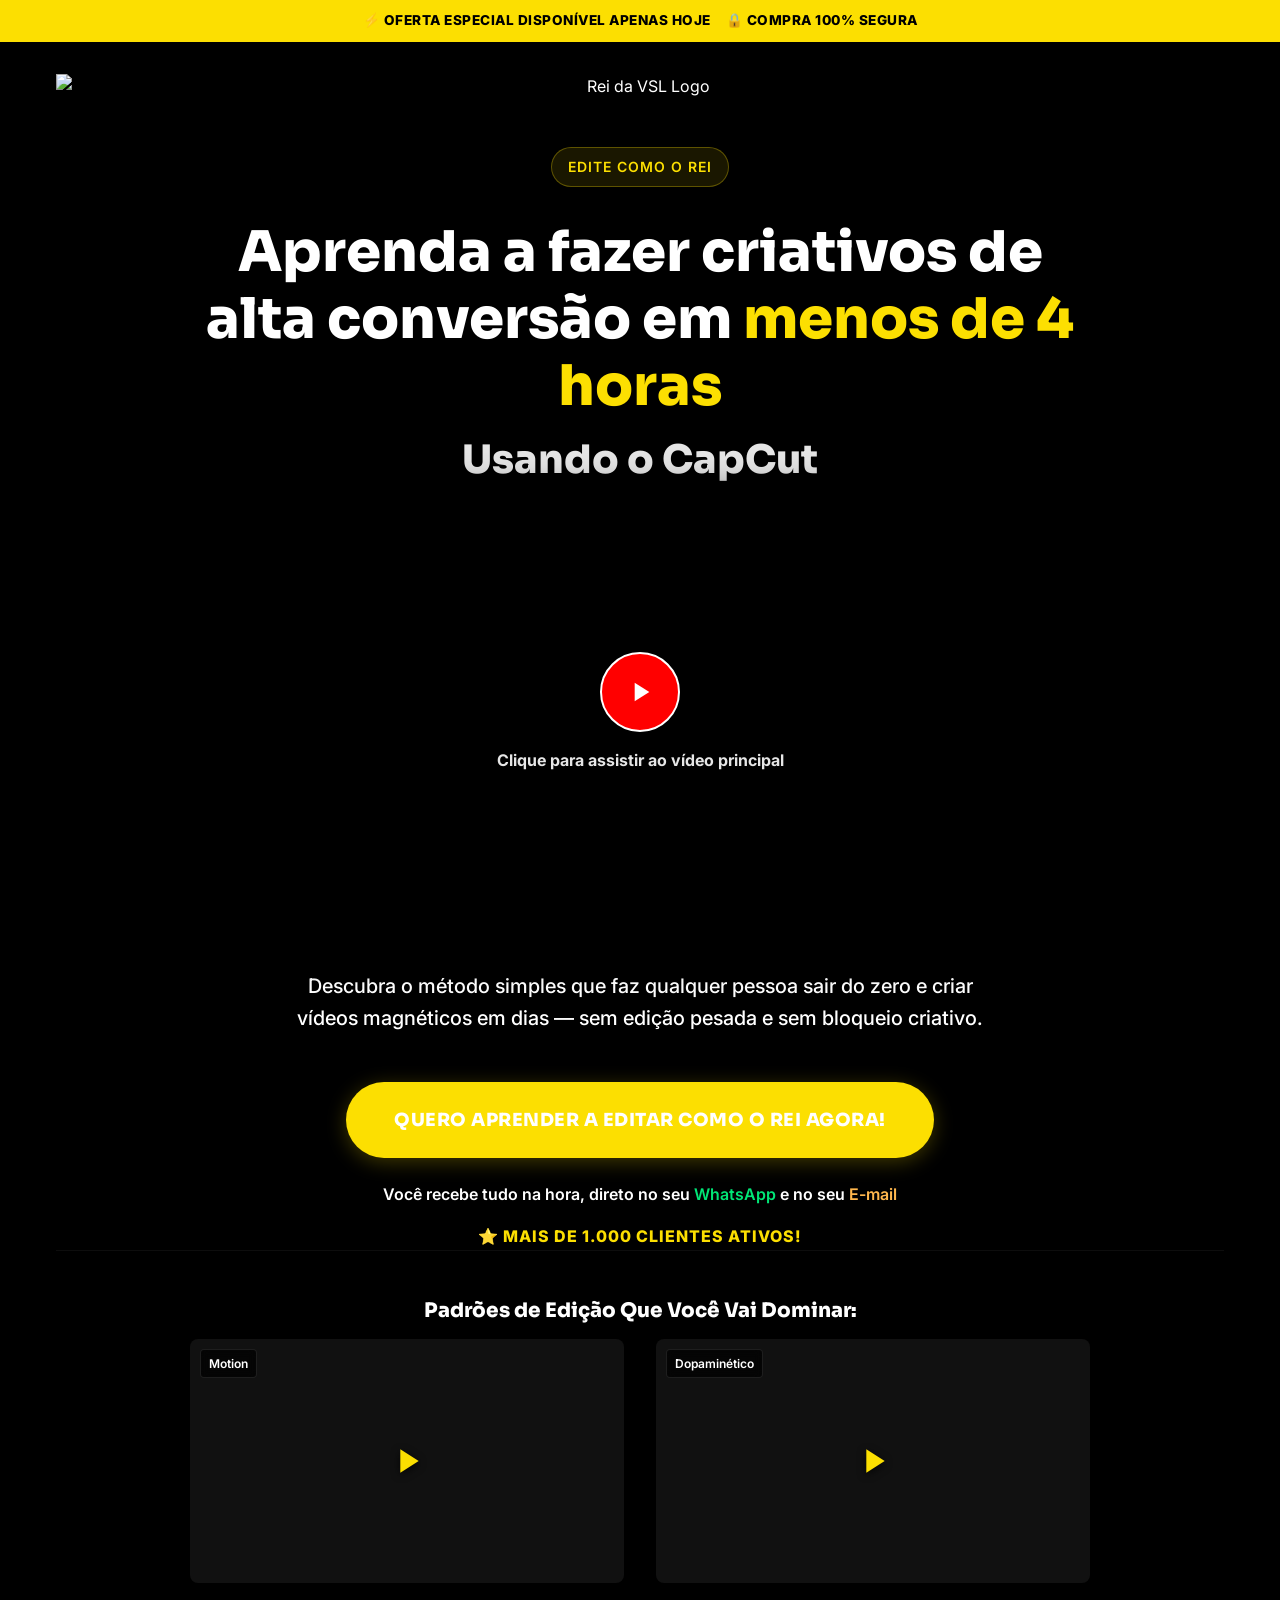
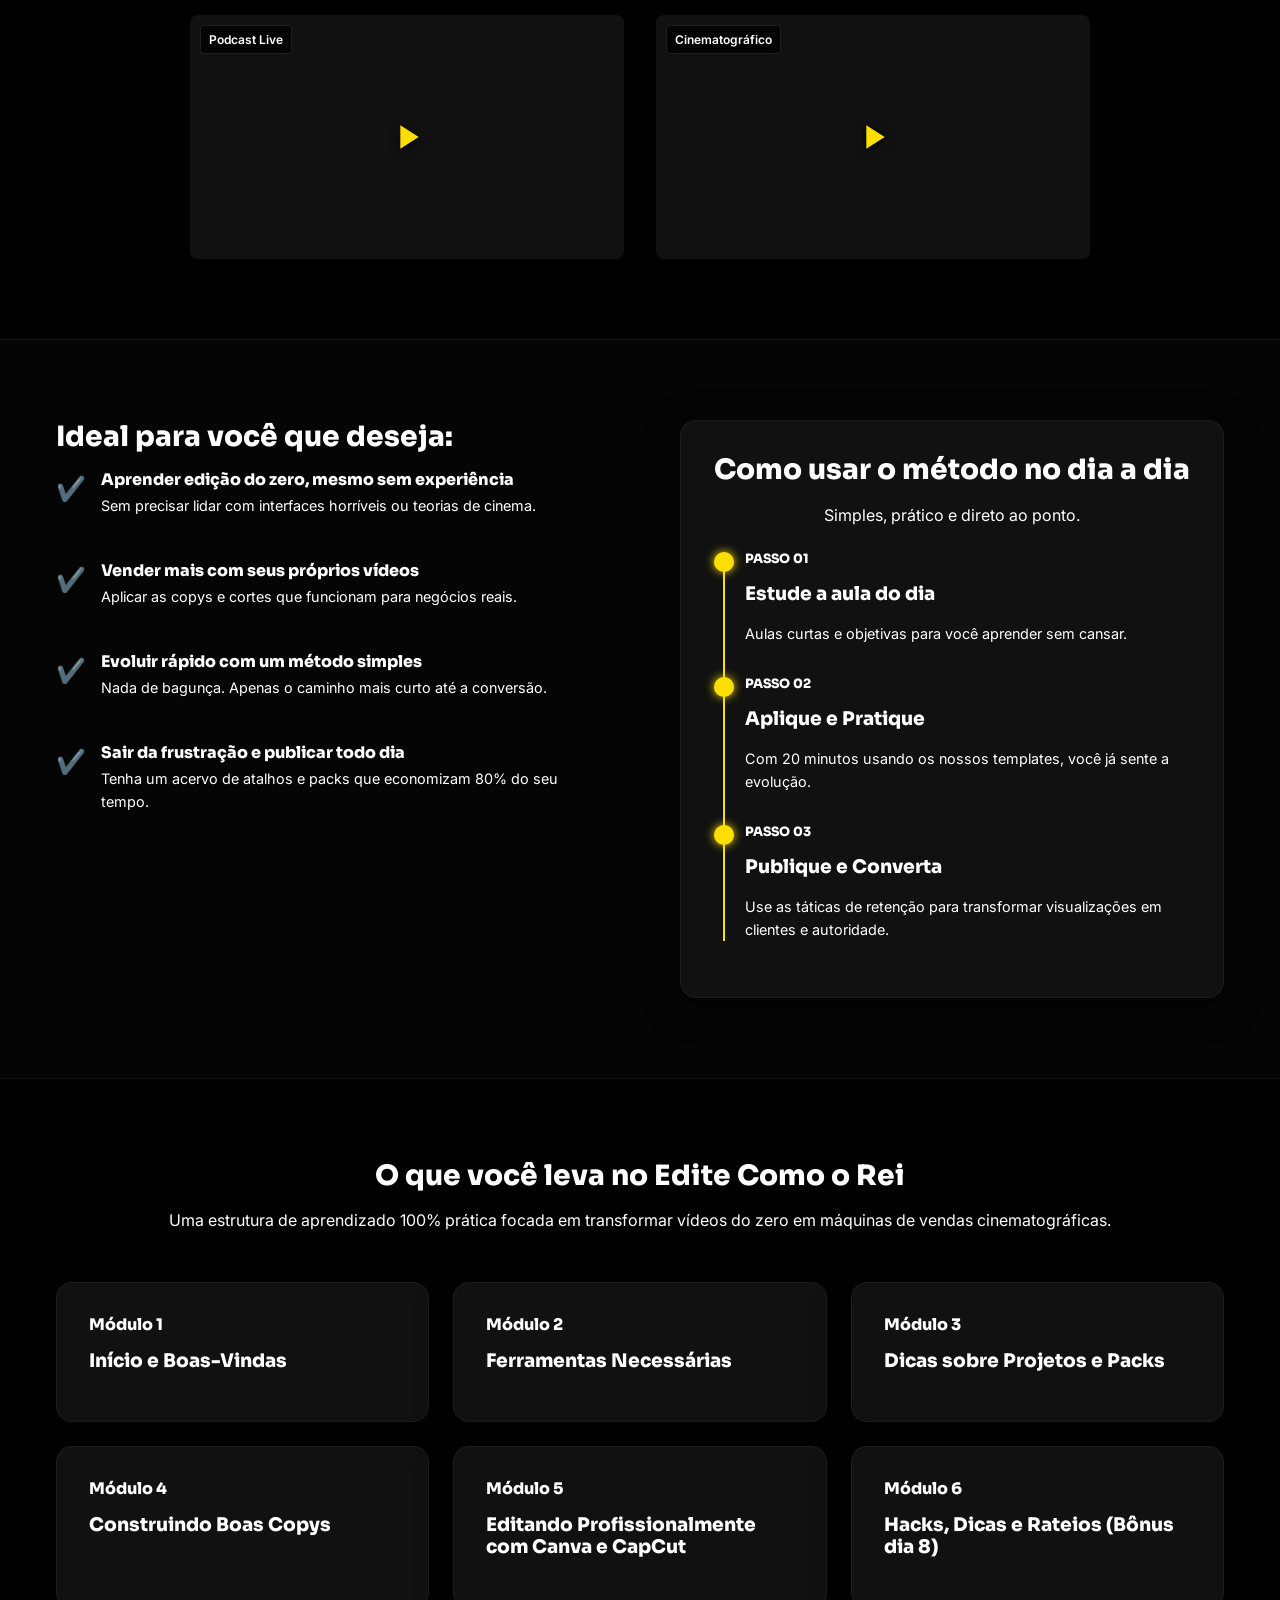
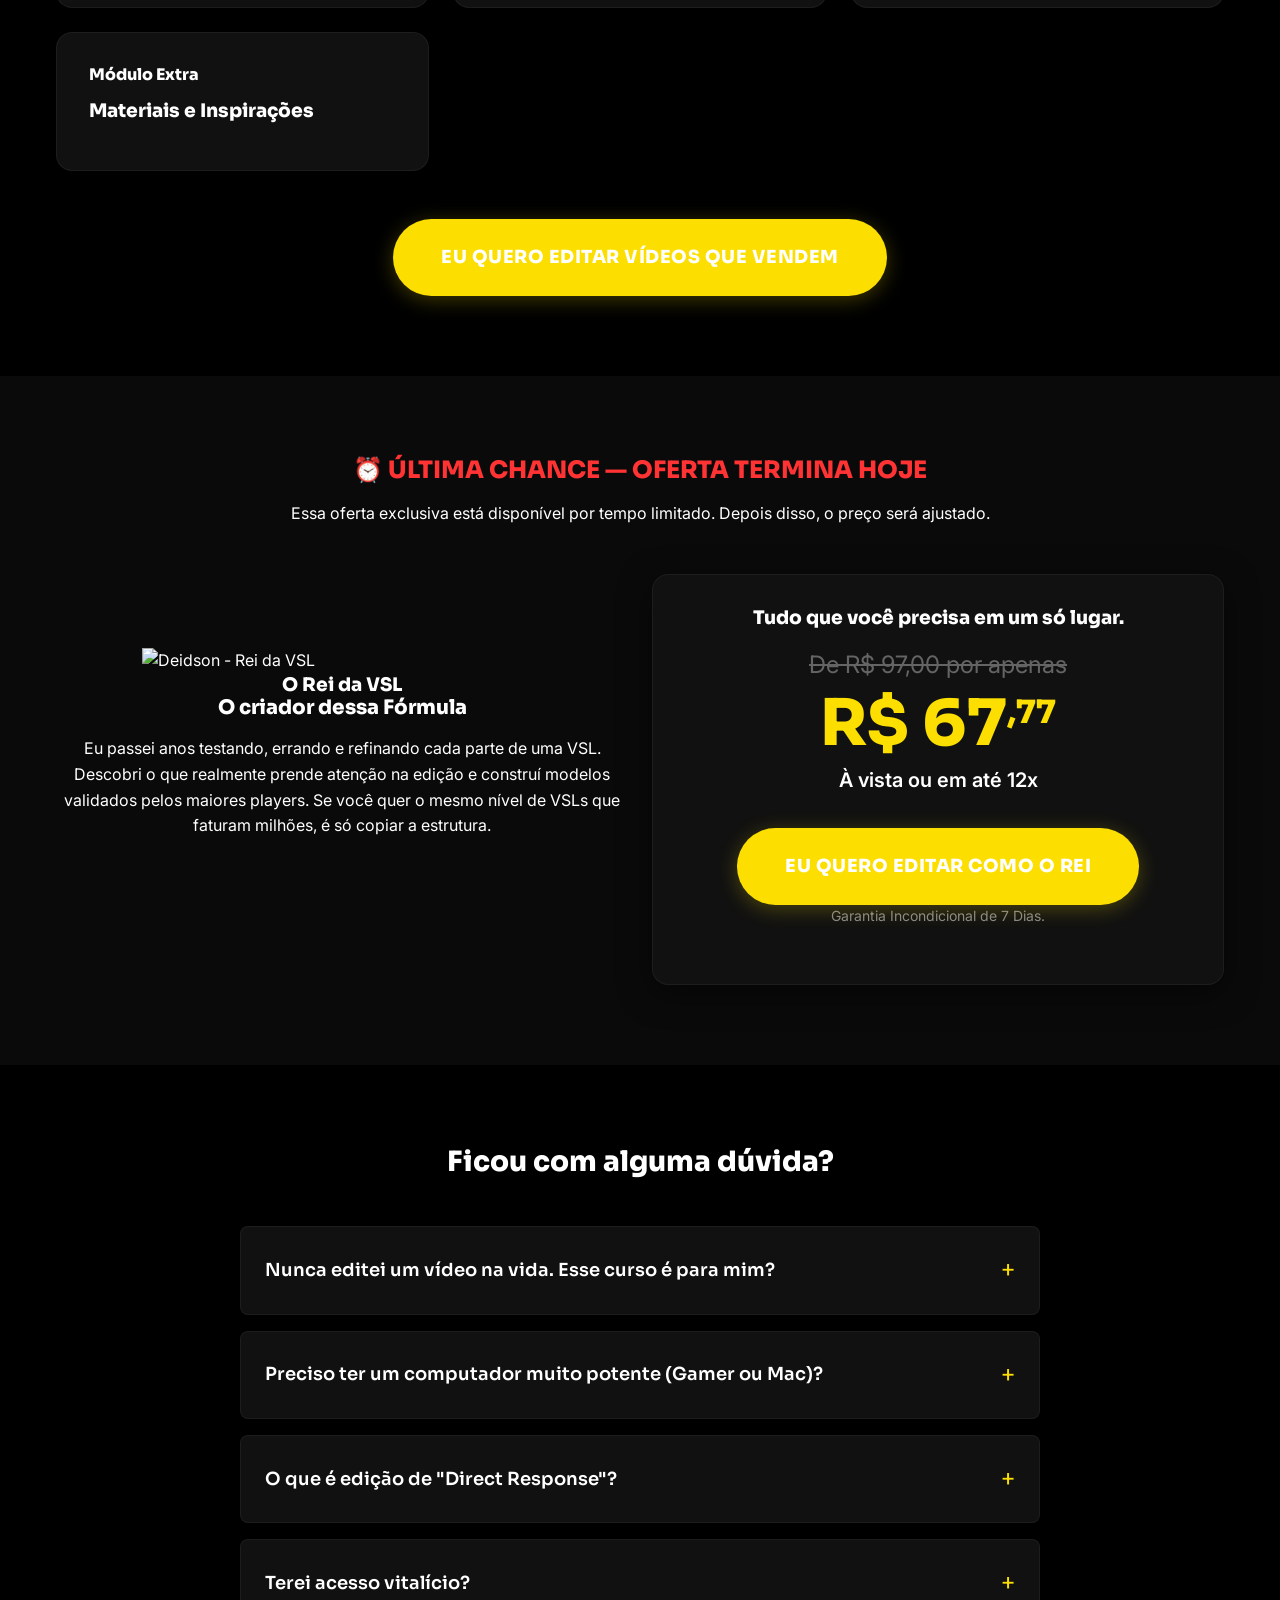
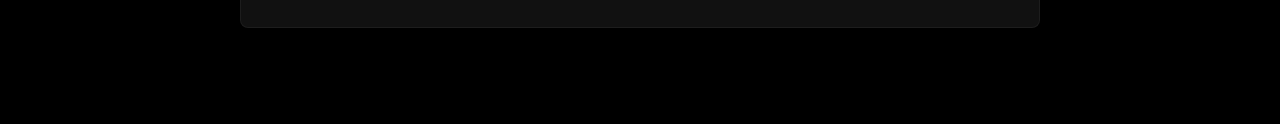
==== Site/index.html @ d8901593 "Refactor: Rigorous structural alignment with V2 model" ====
<!DOCTYPE html>
<html lang="pt-BR">
<head>
    <meta charset="UTF-8">
    <meta name="viewport" content="width=device-width, initial-scale=1.0">
    <title>Edite Como o Rei - Aprenda Direct Response</title>
    
    <!-- Pré-conexão com Google Fonts -->
    <link rel="preconnect" href="https://fonts.googleapis.com">
    <link rel="preconnect" href="https://fonts.gstatic.com" crossorigin>
    
    <!-- Importação de Tipografia (Sora para Títulos, Inter para Textos) -->
    <link href="https://fonts.googleapis.com/css2?family=Inter:wght@400;500;600&family=Sora:wght@400;600;800&display=swap" rel="stylesheet">
    
    <!-- Carregamento do Design System Base e Estilos da LP -->
    <link rel="stylesheet" href="root.css">
    <link rel="stylesheet" href="style.css">
    
    <!-- Ícones do site e afins no futuro -->
</head>
<body>
    
    <!-- Wrapper Blindado -->
    <div class="edtr-wrap">
        
        <!-- TOP BAR (Oferta Especial V2) -->
        <div class="edtr-top-bar">
            <span>⚡ OFERTA ESPECIAL DISPONÍVEL APENAS HOJE</span>
            <span>🔒 COMPRA 100% SEGURA</span>
        </div>

        <!-- ==============================================
             HERO SECTION (A DOBRA ASSASSINA)
             ============================================== -->
        <header class="edtr-hero edtr-section">
            <div class="edtr-container edtr-text-center">
                
                <!-- Logo Hero Center -->
                <div class="edtr-header-logo-container">
                    <img src="https://reidavsl.com/wp-content/uploads/2025/03/logo-horizontal.webp" alt="Rei da VSL Logo" class="edtr-logo">
                </div>

                <!-- Pre-Headline (Badge) -->
                <div class="edtr-hero-badge edtr-mb-lg">
                    <span class="edtr-badge-text">Edite Como O Rei</span>
                </div>
                
                <h1 class="edtr-hero-title edtr-mb-xl">
                    Aprenda a fazer criativos de alta conversão em <span class="edtr-text-highlight">menos de 4 horas</span><br>
                    <span style="font-size: 0.7em; opacity: 0.9;">Usando o CapCut</span>
                </h1>

                <!-- Área Central da VSL Principal -->
                <div class="edtr-vsl-container edtr-mb-lg">
                    <div class="edtr-vsl-wrapper" data-video-id="LEuKVLu50QM">
                        <!-- Placeholder do Iframe Wistia/Youtube -->
                        <div class="edtr-video-placeholder">
                            <button class="edtr-play-btn">
                                <svg width="32" height="32" viewBox="0 0 24 24" fill="none" xmlns="http://www.w3.org/2000/svg">
                                    <path d="M8 5V19L19 12L8 5Z" fill="#ffffff"/>
                                </svg>
                            </button>
                            <span>Clique para assistir ao vídeo principal</span>
                        </div>
                    </div>
                </div>
                
                <!-- Subheadline Guitarra V2 Styled -->
                <p class="edtr-hero-subtitle edtr-mb-xl" style="font-size: 1.25rem; font-weight: 500; color: #fff;">
                    Descubra o método simples que faz qualquer pessoa sair do zero e criar vídeos magnéticos em dias — sem edição pesada e sem bloqueio criativo.
                </p>
                
                <!-- CTA Principal 1 (Checkout Hotmart Real) -->
                <a href="https://pay.hotmart.com/S104758826R?checkoutMode=10&bid=1773108917770" target="_blank" class="edtr-btn-cta edtr-btn-glow">
                    QUERO APRENDER A EDITAR COMO O REI AGORA!
                </a>
                
                <div class="edtr-mt-md" style="font-weight: 600; color: #fff;">
                    Você recebe tudo na hora, direto no seu <span style="color: #00e676;">WhatsApp</span> e no seu <span style="color: #ffb74d;">E-mail</span>
                </div>
                <div class="edtr-mt-sm" style="color: var(--edtr-color-accent-primary); font-weight: 800; letter-spacing: 1px;">
                    ⭐ MAIS DE 1.000 CLIENTES ATIVOS!
                </div>

                <!-- Sub-área: Demonstrações Auto-Play (A Prova) -->
                <div class="edtr-demos-container edtr-mt-2xl">
                    <h3 class="edtr-demos-title edtr-text-secondary edtr-mb-md">Padrões de Edição Que Você Vai Dominar:</h3>
                    
                    <div class="edtr-videos-2x2">
                        
                        <!-- Mini Player 1: Motion -->
                        <div class="edtr-mini-player" data-video-id="vN__4M8G3BI">
                            <div class="edtr-mini-video-mock" style="background-image: url('https://img.youtube.com/vi/vN__4M8G3BI/mqdefault.jpg'); background-size: cover; background-position: center;">
                                <span class="edtr-mini-tag">Motion</span>
                                <svg width="40" height="40" viewBox="0 0 24 24" fill="none" style="position:absolute; top:50%; left:50%; transform:translate(-50%, -50%); filter: drop-shadow(0px 2px 4px rgba(0,0,0,0.8));">
                                    <path d="M8 5V19L19 12L8 5Z" fill="#FCDF01"/>
                                </svg>
                            </div>
                        </div>

                        <!-- Mini Player 2: Dopaminético -->
                        <div class="edtr-mini-player" data-video-id="x2hw3tkYynE">
                            <div class="edtr-mini-video-mock" style="background-image: url('https://img.youtube.com/vi/x2hw3tkYynE/mqdefault.jpg'); background-size: cover; background-position: center;">
                                <span class="edtr-mini-tag">Dopaminético</span>
                                <svg width="40" height="40" viewBox="0 0 24 24" fill="none" style="position:absolute; top:50%; left:50%; transform:translate(-50%, -50%); filter: drop-shadow(0px 2px 4px rgba(0,0,0,0.8));">
                                    <path d="M8 5V19L19 12L8 5Z" fill="#FCDF01"/>
                                </svg>
                            </div>
                        </div>

                        <!-- Mini Player 3: Podcast Live -->
                        <div class="edtr-mini-player" data-video-id="eL4dDAXG4LM">
                            <div class="edtr-mini-video-mock" style="background-image: url('https://img.youtube.com/vi/eL4dDAXG4LM/mqdefault.jpg'); background-size: cover; background-position: center;">
                                <span class="edtr-mini-tag">Podcast Live</span>
                                <svg width="40" height="40" viewBox="0 0 24 24" fill="none" style="position:absolute; top:50%; left:50%; transform:translate(-50%, -50%); filter: drop-shadow(0px 2px 4px rgba(0,0,0,0.8));">
                                    <path d="M8 5V19L19 12L8 5Z" fill="#FCDF01"/>
                                </svg>
                            </div>
                        </div>

                        <!-- Mini Player 4: Cinematográfico -->
                        <div class="edtr-mini-player" data-video-id="wAiSYCmaeQc">
                            <div class="edtr-mini-video-mock" style="background-image: url('https://img.youtube.com/vi/wAiSYCmaeQc/mqdefault.jpg'); background-size: cover; background-position: center;">
                                <span class="edtr-mini-tag">Cinematográfico</span>
                                <svg width="40" height="40" viewBox="0 0 24 24" fill="none" style="position:absolute; top:50%; left:50%; transform:translate(-50%, -50%); filter: drop-shadow(0px 2px 4px rgba(0,0,0,0.8));">
                                    <path d="M8 5V19L19 12L8 5Z" fill="#FCDF01"/>
                                </svg>
                            </div>
                        </div>

                    </div>
                </div> <!-- Fim de Demos -->
                
            </div>
        </header>
        <!-- Fim Hero Section -->

        <!-- ==============================================
             IDEAL PARA VOCÊ E PASSO A PASSO (COPY LOW TICKET)
             ============================================== -->
        <section class="edtr-section" style="background: rgba(255,255,255,0.02); border-top: 1px solid rgba(255,255,255,0.05); border-bottom: 1px solid rgba(255,255,255,0.05);">
            <div class="edtr-container">
                <div class="edtr-grid edtr-grid-2" style="gap: var(--edtr-spacing-2xl);">
                    
                    <!-- Dores / Desejos -->
                    <div>
                        <h2 class="edtr-mb-lg" style="text-align: left;">Ideal para você que deseja:</h2>
                        <ul style="list-style: none; padding: 0;">
                            <li style="margin-bottom: 20px; display: flex; align-items: flex-start; gap: 15px;">
                                <span style="color: var(--edtr-color-accent-primary); font-size: 1.5rem;">✔️</span>
                                <div>
                                    <h4 style="color: #fff; margin-bottom: 5px;">Aprender edição do zero, mesmo sem experiência</h4>
                                    <p class="edtr-text-secondary" style="font-size: 0.9em;">Sem precisar lidar com interfaces horríveis ou teorias de cinema.</p>
                                </div>
                            </li>
                            <li style="margin-bottom: 20px; display: flex; align-items: flex-start; gap: 15px;">
                                <span style="color: var(--edtr-color-accent-primary); font-size: 1.5rem;">✔️</span>
                                <div>
                                    <h4 style="color: #fff; margin-bottom: 5px;">Vender mais com seus próprios vídeos</h4>
                                    <p class="edtr-text-secondary" style="font-size: 0.9em;">Aplicar as copys e cortes que funcionam para negócios reais.</p>
                                </div>
                            </li>
                            <li style="margin-bottom: 20px; display: flex; align-items: flex-start; gap: 15px;">
                                <span style="color: var(--edtr-color-accent-primary); font-size: 1.5rem;">✔️</span>
                                <div>
                                    <h4 style="color: #fff; margin-bottom: 5px;">Evoluir rápido com um método simples</h4>
                                    <p class="edtr-text-secondary" style="font-size: 0.9em;">Nada de bagunça. Apenas o caminho mais curto até a conversão.</p>
                                </div>
                            </li>
                            <li style="margin-bottom: 20px; display: flex; align-items: flex-start; gap: 15px;">
                                <span style="color: var(--edtr-color-accent-primary); font-size: 1.5rem;">✔️</span>
                                <div>
                                    <h4 style="color: #fff; margin-bottom: 5px;">Sair da frustração e publicar todo dia</h4>
                                    <p class="edtr-text-secondary" style="font-size: 0.9em;">Tenha um acervo de atalhos e packs que economizam 80% do seu tempo.</p>
                                </div>
                            </li>
                        </ul>
                    </div>

                    <!-- Passo a Passo -->
                    <div class="edtr-glass-card">
                        <h2 class="edtr-mb-lg edtr-text-center">Como usar o método no dia a dia</h2>
                        <p class="edtr-text-secondary edtr-text-center edtr-mb-xl">Simples, prático e direto ao ponto.</p>
                        
                        <div style="border-left: 2px solid var(--edtr-color-accent-primary); padding-left: 20px; margin-left: 10px;">
                            <div class="edtr-mb-lg" style="position: relative;">
                                <div style="position: absolute; left: -31px; top: 0; width: 20px; height: 20px; background: var(--edtr-color-accent-primary); border-radius: 50%; box-shadow: 0 0 10px var(--edtr-color-accent-primary);"></div>
                                <h4 class="edtr-text-highlight" style="font-size: 0.8rem;">PASSO 01</h4>
                                <h3>Estude a aula do dia</h3>
                                <p class="edtr-text-secondary" style="font-size: 0.9em;">Aulas curtas e objetivas para você aprender sem cansar.</p>
                            </div>
                            <div class="edtr-mb-lg" style="position: relative;">
                                <div style="position: absolute; left: -31px; top: 0; width: 20px; height: 20px; background: var(--edtr-color-accent-primary); border-radius: 50%; box-shadow: 0 0 10px var(--edtr-color-accent-primary);"></div>
                                <h4 class="edtr-text-highlight" style="font-size: 0.8rem;">PASSO 02</h4>
                                <h3>Aplique e Pratique</h3>
                                <p class="edtr-text-secondary" style="font-size: 0.9em;">Com 20 minutos usando os nossos templates, você já sente a evolução.</p>
                            </div>
                            <div style="position: relative;">
                                <div style="position: absolute; left: -31px; top: 0; width: 20px; height: 20px; background: var(--edtr-color-accent-primary); border-radius: 50%; box-shadow: 0 0 10px var(--edtr-color-accent-primary);"></div>
                                <h4 class="edtr-text-highlight" style="font-size: 0.8rem;">PASSO 03</h4>
                                <h3>Publique e Converta</h3>
                                <p class="edtr-text-secondary" style="font-size: 0.9em;">Use as táticas de retenção para transformar visualizações em clientes e autoridade.</p>
                            </div>
                        </div>
                    </div>
                    
                </div>
            </div>
        </section>

        <!-- ==============================================
             MÓDULOS (BENTO GRID)
             ============================================== -->
        <section class="edtr-modules edtr-section">
            <div class="edtr-container">
                <div class="edtr-text-center edtr-mb-xl">
                    <h2>O que você leva no Edite Como o Rei</h2>
                    <p class="edtr-text-secondary">Uma estrutura de aprendizado 100% prática focada em transformar vídeos do zero em máquinas de vendas cinematográficas.</p>
                </div>

                <div class="edtr-grid edtr-grid-3">
                    <div class="edtr-glass-card">
                        <h4 class="edtr-text-highlight">Módulo 1</h4>
                        <h3 class="edtr-mt-xs">Início e Boas-Vindas</h3>
                    </div>
                    <div class="edtr-glass-card">
                        <h4 class="edtr-text-highlight">Módulo 2</h4>
                        <h3 class="edtr-mt-xs">Ferramentas Necessárias</h3>
                    </div>
                    <div class="edtr-glass-card">
                        <h4 class="edtr-text-highlight">Módulo 3</h4>
                        <h3 class="edtr-mt-xs">Dicas sobre Projetos e Packs</h3>
                    </div>
                    <div class="edtr-glass-card">
                        <h4 class="edtr-text-highlight">Módulo 4</h4>
                        <h3 class="edtr-mt-xs">Construindo Boas Copys</h3>
                    </div>
                    <div class="edtr-glass-card">
                        <h4 class="edtr-text-highlight">Módulo 5</h4>
                        <h3 class="edtr-mt-xs">Editando Profissionalmente com Canva e CapCut</h3>
                    </div>
                    <div class="edtr-glass-card">
                        <h4 class="edtr-text-highlight">Módulo 6</h4>
                        <h3 class="edtr-mt-xs">Hacks, Dicas e Rateios (Bônus dia 8)</h3>
                    </div>
                    <div class="edtr-glass-card">
                        <h4 class="edtr-text-highlight">Módulo Extra</h4>
                        <h3 class="edtr-mt-xs">Materiais e Inspirações</h3>
                    </div>
                </div>
                
                <!-- Botão CTA Extra Pós-Módulos -->
                <div class="edtr-text-center edtr-mt-xl">
                    <a href="https://pay.hotmart.com/S104758826R?checkoutMode=10&bid=1773108917770" target="_blank" class="edtr-btn-cta">
                        EU QUERO EDITAR VÍDEOS QUE VENDEM
                    </a>
                </div>
            </div>
        </section>

        <!-- ==============================================
             AUTORIDADE E OFERTA
             ============================================== -->
        <section class="edtr-offer-section edtr-section">
            <div class="edtr-container">
                                
                <!-- Escassez e Urgência Low Ticket -->
                <div class="edtr-text-center edtr-mb-xl">
                    <h2 style="color: #ff3333; font-size: 1.5rem;" class="edtr-mb-sm">⏰ ÚLTIMA CHANCE — OFERTA TERMINA HOJE</h2>
                    <p class="edtr-text-secondary">Essa oferta exclusiva está disponível por tempo limitado. Depois disso, o preço será ajustado.</p>
                </div>

                <div class="edtr-grid edtr-grid-2" style="align-items: center;">
                    <!-- Bio Deidson -->
                    <div class="edtr-author-bio edtr-mb-xl">
                        <img src="https://reidavsl.com/wp-content/uploads/2025/03/deidson-reivsl.webp" alt="Deidson - Rei da VSL" style="max-width: 400px; width: 100%; display: block; margin: 0 auto;">
                        <h3 class="edtr-mt-md edtr-mb-sm edtr-text-center">O Rei da VSL<br><span class="edtr-text-secondary" style="font-size: 1.25rem;">O criador dessa Fórmula</span></h3>
                        <p class="edtr-text-secondary edtr-text-center">Eu passei anos testando, errando e refinando cada parte de uma VSL. Descobri o que realmente prende atenção na edição e construí modelos validados pelos maiores players. Se você quer o mesmo nível de VSLs que faturam milhões, é só copiar a estrutura.</p>
                    </div>

                    <!-- Caixa de Preço (Ancoragem de 97 -> 67.77) -->
                    <div class="edtr-price-box edtr-glass-card">
                        <h3 class="edtr-mb-md">Tudo que você precisa em um só lugar.</h3>
                        <div class="edtr-price-anchor">De R$ 97,00 por apenas</div>
                        <div class="edtr-price-final">R$ 67<span class="edtr-price-cents">,77</span></div>
                        <div class="edtr-price-condition edtr-mb-lg">À vista ou em até 12x</div>

                        <a href="https://pay.hotmart.com/S104758826R?checkoutMode=10&bid=1773108917770" target="_blank" class="edtr-btn-cta">EU QUERO EDITAR COMO O REI</a>
                        <p class="edtr-secure-text edtr-mt-md">Garantia Incondicional de 7 Dias.</p>
                    </div>
                </div>

            </div>
        </section>
        <!-- ==============================================
             DÚVIDAS FREQUENTES (FAQ)
             ============================================== -->
        <section class="edtr-faq edtr-section">
            <div class="edtr-container">
                <div class="edtr-text-center edtr-mb-xl">
                    <h2>Ficou com alguma dúvida?</h2>
                </div>

                <div class="edtr-faq-container">
                    
                    <details class="edtr-faq-item">
                        <summary>Nunca editei um vídeo na vida. Esse curso é para mim?</summary>
                        <div class="edtr-faq-content">
                            Com certeza. O "Edite Como o Rei" foi desenhado do absoluto zero. Cortamos a teoria inútil de cinema e vamos direto para a prática: onde clicar, qual atalho usar e como estruturar a copy com a edição usando atalhos que até uma criança de 10 anos consegue replicar.
                        </div>
                    </details>

                    <details class="edtr-faq-item">
                        <summary>Preciso ter um computador muito potente (Gamer ou Mac)?</summary>
                        <div class="edtr-faq-content">
                            Não! Nosso método foca em ferramentas extremamente acessíveis e leves. Você aprenderá a fazer edições milionárias até mesmo usando o CapCut no seu celular ou em um notebook simples. O segredo de uma VSL de 7 dígitos está na técnica de retenção, não no peso da renderização.
                        </div>
                    </details>

                    <details class="edtr-faq-item">
                        <summary>O que é edição de "Direct Response"?</summary>
                        <div class="edtr-faq-content">
                            É a edição feita com um único propósito lógico: prender a atenção do público a cada segundo e fazer a pessoa comprar ou tomar uma ação no final. Esqueça transições elaboradas que não servem para nada. Aqui ensinamos os cortes secos, padrão de retenção constante, sound design hipnótico e motion limpo que os grandes players usam para escalar produtos na internet.
                        </div>
                    </details>

                    <details class="edtr-faq-item">
                        <summary>Terei acesso vitalício?</summary>
                        <div class="edtr-faq-content">
                            Você terá 1 ano de acesso completo a todas as aulas, templates nativos e ferramentas de inteligência artificial demonstradas. Esse tempo é mais do que suficiente para você maratonar, aplicar e ter retorno financeiro com suas edições ou VSLs próprias.
                        </div>
                    </details>

                </div>
            </div>
        </section>

    </div> <!-- /edtr-wrap -->

    <!-- Scripts da Página -->
    <script src="script.js"></script>
</body>
</html>
---- Site/root.css ----
/* =========================================================================
   EDITE COMO O REI - DESIGN SYSTEM (MVP)
   ========================================================================= */

/* 1. TOKENS BASE (Variáveis) */
:root {
  /* Paleta Dark Premium (Rei da VSL / A Fórmula Master Brand) */
  --edtr-color-bg-base: #000000; /* Fundo totalmente Preto conforme A Fórmula */
  --edtr-color-bg-surface: #0a0a0a;
  --edtr-color-bg-surface-elevated: #111111;
  --edtr-color-bg-glass: rgba(0, 0, 0, 0.75);
  
  /* Cores de Texto */
  --edtr-color-text-primary: #ffffff;
  --edtr-color-text-secondary: #e0e0e0; /* Cinza super claro */
  --edtr-color-text-muted: #888888; /* Cinza médio lido */

  /* Cores de Destaque (Accent/CTA) */
  --edtr-color-accent-primary: #FCDF01; /* Amarelo Conversão Master (A Fórmula) */
  --edtr-color-accent-primary-hover: #e5c900;
  --edtr-color-accent-secondary: #FFE933; /* Amarelo Claro (Hover Extra) */
  --edtr-color-accent-tertiary: #FFFFFF; /* Branco CTA secundário */
  
  /* Sistema de Grid e Espaçamento */
  --edtr-spacing-xs: 0.5rem;    /* 8px */
  --edtr-spacing-sm: 1rem;      /* 16px */
  --edtr-spacing-md: 1.5rem;    /* 24px */
  --edtr-spacing-lg: 2rem;      /* 32px */
  --edtr-spacing-xl: 3rem;      /* 48px */
  --edtr-spacing-2xl: 5rem;     /* 80px */
  
  --edtr-container-max: 1200px;
  
  /* Bordas e Efeitos */
  --edtr-radius-sm: 4px;
  --edtr-radius-md: 8px;
  --edtr-radius-lg: 16px;
  --edtr-radius-full: 9999px;
  
  --edtr-shadow-neon: 0 0 20px rgba(252, 223, 1, 0.3);
  --edtr-shadow-glass: 0 8px 32px 0 rgba(0, 0, 0, 0.5);
  --edtr-backdrop-glass: blur(12px);

  /* Fontes (Importadas no HTML) */
  --edtr-font-heading: 'Sora', sans-serif; /* Impacto A Fórmula */
  --edtr-font-body: 'Inter', sans-serif;   /* Máxima Legibilidade */
  
  /* Transições */
  --edtr-transition-fast: 0.2s ease-in-out;
  --edtr-transition-normal: 0.3s ease-in-out;
}

/* =========================================================================
   2. RESET CUIDADOSO (Somente contexto .edtr-wrap)
   Para não quebrar o WordPress onde isso for inserido.
   ========================================================================= */
body, html {
  margin: 0;
  padding: 0;
  background-color: var(--edtr-color-bg-base);
}

.edtr-wrap {
  box-sizing: border-box;
  margin: 0;
  padding: 0;
  background-color: var(--edtr-color-bg-base);
  color: var(--edtr-color-text-primary);
  font-family: var(--edtr-font-body);
  line-height: 1.6;
  -webkit-font-smoothing: antialiased;
  -moz-osx-font-smoothing: grayscale;
  overflow-x: hidden;
}

.edtr-wrap *,
.edtr-wrap *::before,
.edtr-wrap *::after {
  box-sizing: inherit;
}

/* Classes Utilitárias de Texto */
.edtr-wrap h1, 
.edtr-wrap h2, 
.edtr-wrap h3, 
.edtr-wrap h4, 
.edtr-wrap h5, 
.edtr-wrap h6 {
  font-family: var(--edtr-font-heading);
  font-weight: 800;
  line-height: 1.2;
  margin: 0 0 var(--edtr-spacing-sm) 0;
  color: var(--edtr-color-text-primary);
}

.edtr-wrap p {
  margin: 0 0 var(--edtr-spacing-md) 0;
}

.edtr-wrap a {
  text-decoration: none;
  color: inherit;
  transition: all var(--edtr-transition-fast);
}

.edtr-wrap img {
  max-width: 100%;
  height: auto;
  display: block;
}

/* =========================================================================
   3. COMPONENTS CORE
   ========================================================================= */
.edtr-container {
  width: 100%;
  max-width: var(--edtr-container-max);
  margin: 0 auto;
  padding: 0 var(--edtr-spacing-sm);
}

/* Container de Seção (Padding Padrão) */
.edtr-section {
  padding: var(--edtr-spacing-2xl) 0;
  position: relative;
}

/* Texto em Destaque Neon */
.edtr-text-highlight {
  color: var(--edtr-color-accent-primary);
}

/* Botão Primário (Estilo Monster / A Fórmula) */
.edtr-btn-cta {
  display: inline-flex;
  align-items: center;
  justify-content: center;
  background-color: var(--edtr-color-accent-primary);
  color: #000000;
  font-family: var(--edtr-font-heading);
  font-weight: 800;
  font-size: 1.125rem;
  letter-spacing: 0.5px;
  text-transform: uppercase;
  padding: var(--edtr-spacing-md) var(--edtr-spacing-xl);
  border-radius: var(--edtr-radius-full);
  border: none;
  cursor: pointer;
  box-shadow: 0 4px 20px 0 rgba(252, 223, 1, 0.25);
  transition: transform var(--edtr-transition-fast), box-shadow var(--edtr-transition-fast), background-color var(--edtr-transition-fast);
  text-align: center;
  position: relative;
  overflow: hidden;
  z-index: 1;
}

.edtr-btn-cta:hover {
  transform: translateY(-3px) scale(1.02);
  box-shadow: 0 8px 25px rgba(252, 223, 1, 0.4);
  background-color: var(--edtr-color-accent-primary-hover);
}

.edtr-btn-cta:active {
  transform: translateY(1px) scale(0.98);
}

/* Botão Secundário (Ghost/Glass) */
.edtr-btn-ghost {
  display: inline-flex;
  align-items: center;
  justify-content: center;
  background-color: transparent;
  color: var(--edtr-color-text-primary);
  font-family: var(--edtr-font-body);
  font-weight: 600;
  font-size: 1rem;
  padding: var(--edtr-spacing-sm) var(--edtr-spacing-lg);
  border-radius: var(--edtr-radius-full);
  border: 1px solid var(--edtr-color-accent-primary);
  cursor: pointer;
  transition: all var(--edtr-transition-fast);
}

.edtr-btn-ghost:hover {
  background-color: rgba(252, 223, 1, 0.1);
}

/* Glassmorphism Card (Estilo Apple/Premium) */
.edtr-glass-card {
  background: var(--edtr-color-bg-surface-elevated);
  border: 1px solid rgba(255, 255, 255, 0.05);
  border-radius: var(--edtr-radius-lg);
  padding: var(--edtr-spacing-lg);
  box-shadow: var(--edtr-shadow-glass);
  transition: border-color var(--edtr-transition-fast), transform var(--edtr-transition-fast);
}

.edtr-glass-card:hover {
  border-color: rgba(252, 223, 1, 0.3);
  transform: translateY(-2px);
}

/* =========================================================================
   4. UTILS & GRID SYSTEM BÁSICO
   ========================================================================= */
.edtr-text-center { text-align: center; }
.edtr-text-left { text-align: left; }
.edtr-text-right { text-align: right; }

.edtr-mt-0 { margin-top: 0; }
.edtr-mt-sm { margin-top: var(--edtr-spacing-sm); }
.edtr-mt-md { margin-top: var(--edtr-spacing-md); }
.edtr-mt-lg { margin-top: var(--edtr-spacing-lg); }
.edtr-mt-xl { margin-top: var(--edtr-spacing-xl); }

.edtr-mb-0 { margin-bottom: 0; }
.edtr-mb-sm { margin-bottom: var(--edtr-spacing-sm); }
.edtr-mb-md { margin-bottom: var(--edtr-spacing-md); }
.edtr-mb-lg { margin-bottom: var(--edtr-spacing-lg); }
.edtr-mb-xl { margin-bottom: var(--edtr-spacing-xl); }

.edtr-grid {
  display: grid;
  gap: var(--edtr-spacing-md);
}

.edtr-grid-2 { grid-template-columns: 1fr; }
.edtr-grid-3 { grid-template-columns: 1fr; }
.edtr-grid-4 { grid-template-columns: 1fr; }

/* =========================================================================
   5. RESPONSIVIDADE (BREAKPOINTS)
   ========================================================================= */
@media (min-width: 768px) {
  .edtr-grid-2 { grid-template-columns: repeat(2, 1fr); }
  .edtr-grid-3 { grid-template-columns: repeat(2, 1fr); }
  .edtr-grid-4 { grid-template-columns: repeat(2, 1fr); }
  
  .edtr-wrap h1 { font-size: 2.25rem; }
  .edtr-wrap h2 { font-size: 1.75rem; }
}

@media (min-width: 1024px) {
  .edtr-grid-3 { grid-template-columns: repeat(3, 1fr); }
  .edtr-grid-4 { grid-template-columns: repeat(2, 1fr); } /* Portfólio fica 2x2 máximo */
  
  .edtr-wrap h1 { font-size: 2.5rem; line-height: 1.2; }
}

/* Efeito de revelar ao fazer scroll (Adicionado futuramente via JS) */
.edtr-animate-fade-up {
  opacity: 0;
  transform: translateY(30px);
  transition: opacity 0.8s ease-out, transform 0.8s ease-out;
}

.edtr-animate-fade-up.is-visible {
  opacity: 1;
  transform: translateY(0);
}
---- Site/style.css ----
/* =========================================================================
   ESTILOS ESPECÍFICOS DA LP
   Dependência: root.css
   ========================================================================= */

/* BACKGROUND GLOWS (Removido do Hero para manter preto chapado e seco como A Fórmula) */
.edtr-hero-bg-glow {
    display: none;
}

/* =========================================================================
   HERO SECTION
   ========================================================================= */
.edtr-hero {
    min-height: 100vh;
    display: flex;
    flex-direction: column;
    justify-content: flex-start;
    position: relative;
    padding-top: 0;
    z-index: 1;
}

.edtr-hero-badge {
    display: inline-block;
    background: rgba(252, 223, 1, 0.1);
    border: 1px solid rgba(252, 223, 1, 0.3);
    padding: 6px 16px;
    border-radius: var(--edtr-radius-full);
}

.edtr-hero-badge .edtr-badge-text {
    color: var(--edtr-color-accent-primary);
    font-size: 0.875rem;
    font-weight: 600;
    letter-spacing: 1px;
    text-transform: uppercase;
}

/* =========================================================================
   HEADER & TOP BAR
   ========================================================================= */
.edtr-top-bar {
    background-color: var(--edtr-color-accent-primary);
    color: #000;
    text-align: center;
    padding: 10px 15px;
    font-size: 0.85rem;
    font-weight: 800;
    letter-spacing: 0.5px;
    display: flex;
    justify-content: center;
    align-items: center;
    flex-wrap: wrap;
    gap: 15px;
    width: 100%;
}

.edtr-header-logo-container {
    text-align: center;
    padding: var(--edtr-spacing-lg) 0 var(--edtr-spacing-xl) 0;
}

.edtr-logo {
    max-width: 220px;
    height: auto;
    display: inline-block;
}

@media (min-width: 768px) {
    .edtr-logo {
        max-width: 280px;
    }
}

.edtr-wrap .edtr-hero-title {
    max-width: 900px;
    margin: 0 auto;
    text-align: center;
    display: block;
    line-height: 1.2;
    font-size: 2.25rem;
    font-family: var(--edtr-font-heading);
    font-weight: 800;
}

@media (min-width: 768px) {
    .edtr-wrap .edtr-hero-title {
        font-size: 3rem;
    }
}

@media (min-width: 1024px) {
    .edtr-wrap .edtr-hero-title {
        font-size: 3.5rem;
    }
}

.edtr-wrap .edtr-hero-subtitle {
    font-size: 1.125rem;
    color: var(--edtr-color-text-secondary);
    max-width: 700px;
    margin: 0 auto var(--edtr-spacing-xl) auto;
    text-align: center;
}

/* =========================================================================
   VSL PRINCIPAL (Video Player Mock)
   ========================================================================= */
.edtr-vsl-container {
    max-width: 800px;
    margin-left: auto;
    margin-right: auto;
    position: relative;
    z-index: 2;
}

.edtr-vsl-wrapper {
    border-radius: var(--edtr-radius-md);
    overflow: hidden;
    position: relative;
    box-shadow: 0 10px 40px rgba(0, 0, 0, 0.8);
    cursor: pointer;
    background: #000;
}

.edtr-video-placeholder {
    aspect-ratio: 16/9;
    background-color: #000;
    background-image: url('https://i.imgur.com/jYVxcA1.gif');
    background-size: cover;
    background-position: center;
    border-radius: var(--edtr-radius-sm);
    display: flex;
    flex-direction: column;
    align-items: center;
    justify-content: center;
    position: relative;
    cursor: pointer;
    overflow: hidden;
}

.edtr-video-placeholder::before {
    content: '';
    position: absolute;
    top: 0; left: 0; width: 100%; height: 100%;
    background: rgba(0,0,0,0.4);
}

.edtr-play-btn {
    width: 80px;
    height: 80px;
    background-color: #ff0000;
    border-radius: 50%;
    display: flex;
    align-items: center;
    justify-content: center;
    border: 2px solid #ffffff;
    margin-bottom: var(--edtr-spacing-sm);
    box-shadow: 0 0 20px rgba(0, 0, 0, 0.5);
    transition: transform var(--edtr-transition-fast), box-shadow var(--edtr-transition-fast);
    position: relative;
    z-index: 2;
}

.edtr-video-placeholder:hover .edtr-play-btn {
    transform: scale(1.1);
    box-shadow: 0 0 30px rgba(255, 0, 0, 0.8);
}

.edtr-video-placeholder span {
    color: rgba(255, 255, 255, 0.9);
    font-size: 1rem;
    font-weight: 700;
    position: relative;
    z-index: 2;
}

.edtr-secure-text {
    font-size: 0.875rem;
    color: var(--edtr-color-text-muted);
}

/* =========================================================================
   GRID DE DEMOS (Os 4 vídeos do Portfólio)
   ========================================================================= */
.edtr-demos-container {
    padding-top: var(--edtr-spacing-xl);
    border-top: 1px solid rgba(255, 255, 255, 0.05);
}

.edtr-videos-2x2 {
    display: grid;
    grid-template-columns: 1fr;
    gap: var(--edtr-spacing-lg);
    max-width: 900px;
    margin: 0 auto;
}

@media (min-width: 768px) {
    .edtr-videos-2x2 {
        grid-template-columns: repeat(2, 1fr);
    }
}

.edtr-demos-title {
    font-size: 1.25rem;
    color: var(--edtr-color-text-secondary);
    font-family: var(--edtr-font-body);
    font-weight: 500;
}

.edtr-mini-player {
    position: relative;
    width: 100%;
    margin: 0 auto;
}

.edtr-mini-video-mock {
    aspect-ratio: 16/9; /* Formato Widescreen de videos de VSL */
    background-color: #111;
    border-radius: var(--edtr-radius-md);
    position: relative;
    overflow: hidden;
    cursor: pointer;
    box-shadow: 0 4px 15px rgba(0,0,0,0.5);
    transition: transform var(--edtr-transition-fast), box-shadow var(--edtr-transition-fast);
}

.edtr-mini-video-mock:hover {
    transform: translateY(-5px);
    box-shadow: 0 8px 25px rgba(252, 223, 1, 0.4); 
}

.edtr-mini-tag {
    position: absolute;
    top: 10px;
    left: 10px;
    background: rgba(0, 0, 0, 0.7);
    backdrop-filter: blur(4px);
    color: #fff;
    font-size: 0.75rem;
    font-weight: 600;
    padding: 4px 8px;
    border-radius: var(--edtr-radius-sm);
    border: 1px solid rgba(255, 255, 255, 0.1);
}

/* =========================================================================
   FAQ (DÚVIDAS FREQUENTES)
   ========================================================================= */
.edtr-faq-container {
    max-width: 800px;
    margin: 0 auto;
}

.edtr-faq-item {
    background: var(--edtr-color-bg-surface-elevated);
    border: 1px solid rgba(255, 255, 255, 0.05);
    border-radius: var(--edtr-radius-md);
    margin-bottom: var(--edtr-spacing-sm);
    overflow: hidden;
    transition: border-color var(--edtr-transition-fast);
}

.edtr-faq-item:hover {
    border-color: rgba(252, 223, 1, 0.3);
}

.edtr-faq-item summary {
    padding: var(--edtr-spacing-md);
    font-family: var(--edtr-font-heading);
    font-weight: 600;
    font-size: 1.125rem;
    cursor: pointer;
    list-style: none; /* remove default arrow */
    display: flex;
    justify-content: space-between;
    align-items: center;
    color: var(--edtr-color-text-primary);
}

.edtr-faq-item summary::-webkit-details-marker {
    display: none;
}

.edtr-faq-item summary::after {
    content: '+';
    color: var(--edtr-color-accent-primary);
    font-size: 1.5rem;
    font-weight: 400;
    transition: transform var(--edtr-transition-fast);
}

.edtr-faq-item[open] summary {
    border-bottom: 1px solid rgba(255, 255, 255, 0.05);
}

.edtr-faq-item[open] summary::after {
    transform: rotate(45deg);
}

.edtr-faq-content {
    padding: var(--edtr-spacing-md);
    color: var(--edtr-color-text-secondary);
    line-height: 1.8;
}

/* =========================================================================
   SEÇÃO DE OFERTA / ANCORAGEM
   ========================================================================= */
.edtr-offer-section {
    background-color: var(--edtr-color-bg-surface);
    position: relative;
}

.edtr-price-box {
    text-align: center;
}

.edtr-price-anchor {
    color: var(--edtr-color-text-muted);
    font-size: 1.5rem;
    text-decoration: line-through;
    opacity: 0.7;
}

.edtr-price-final {
    color: var(--edtr-color-accent-primary);
    font-size: 4rem;
    font-family: var(--edtr-font-heading);
    font-weight: 800;
    line-height: 1;
    margin: var(--edtr-spacing-xs) 0;
}

.edtr-price-cents {
    font-size: 2rem;
    vertical-align: super;
}

.edtr-price-condition {
    color: var(--edtr-color-text-primary);
    font-size: 1.25rem;
    font-weight: 600;
}
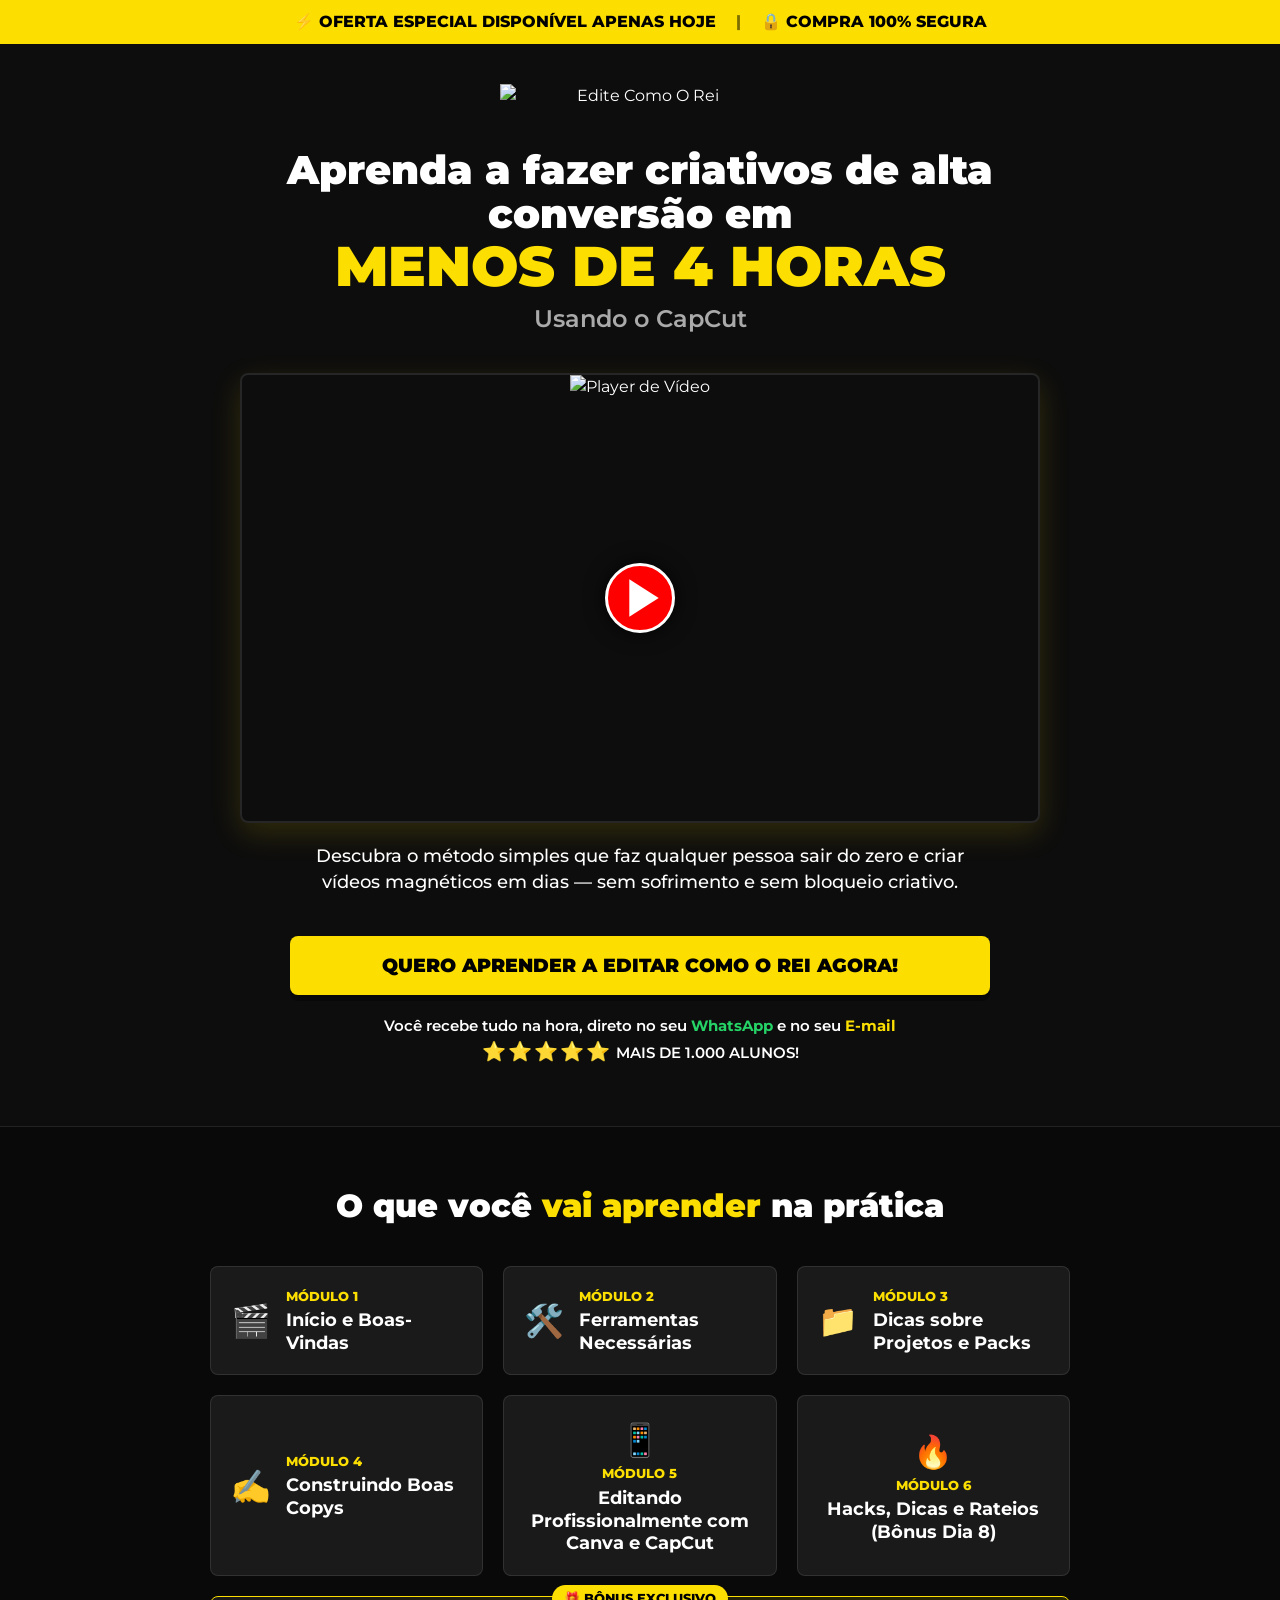
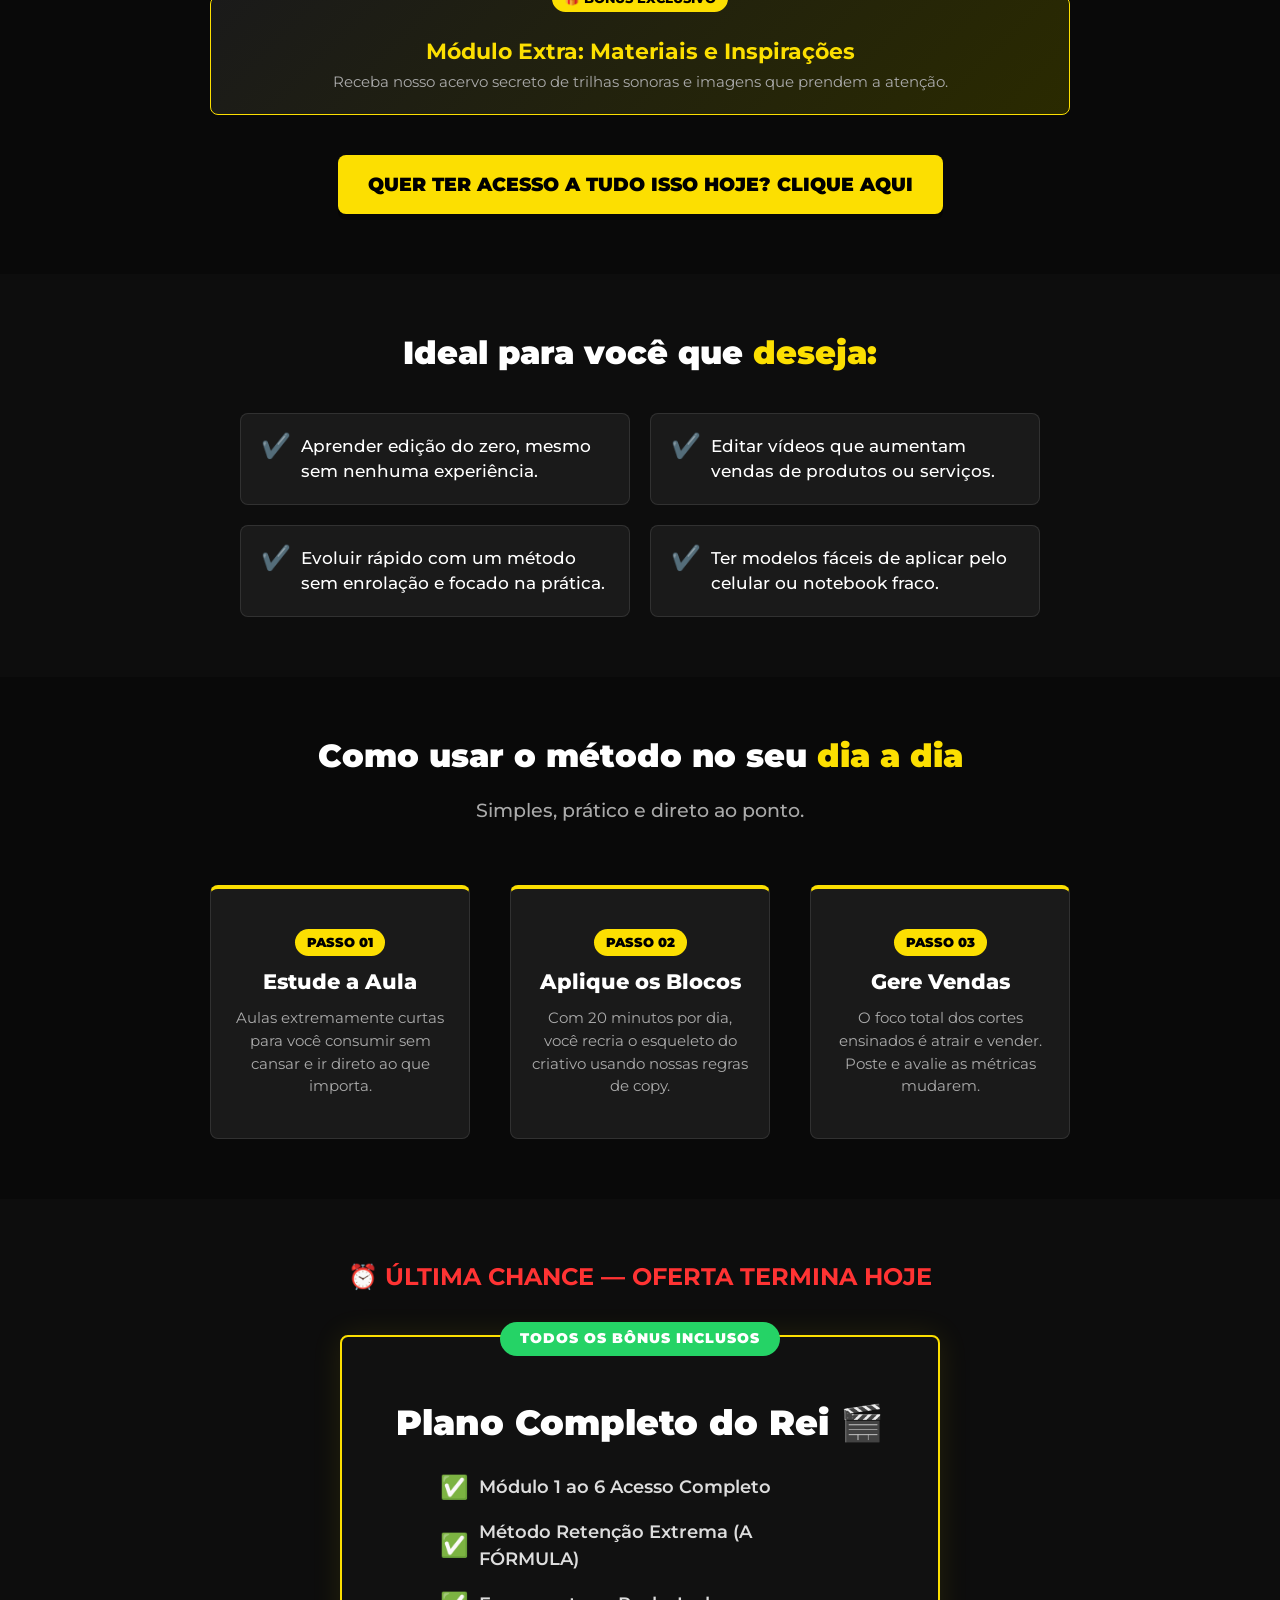
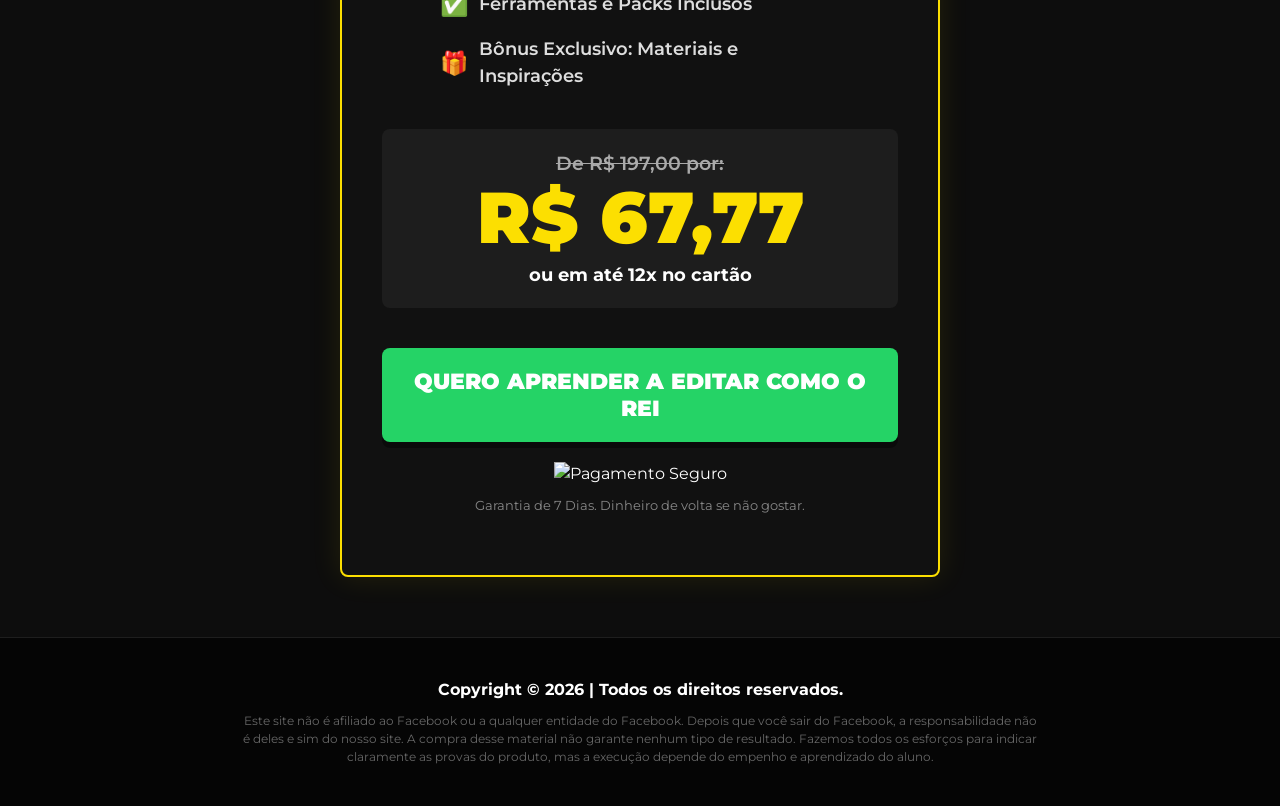
==== commit ea21cfb4: "feat: Refatoracao LP V2 para framework mentoria O Processo V2" ====
--- a/Site/index.html
+++ b/Site/index.html
@@ -3,341 +3,226 @@
 <head>
     <meta charset="UTF-8">
     <meta name="viewport" content="width=device-width, initial-scale=1.0">
-    <title>Edite Como o Rei - Aprenda Direct Response</title>
+    <title>Edite Como o Rei - CapCut</title>
     
-    <!-- Pré-conexão com Google Fonts -->
     <link rel="preconnect" href="https://fonts.googleapis.com">
     <link rel="preconnect" href="https://fonts.gstatic.com" crossorigin>
+    <link href="https://fonts.googleapis.com/css2?family=Montserrat:wght@400;600;800;900&display=swap" rel="stylesheet">
     
-    <!-- Importação de Tipografia (Sora para Títulos, Inter para Textos) -->
-    <link href="https://fonts.googleapis.com/css2?family=Inter:wght@400;500;600&family=Sora:wght@400;600;800&display=swap" rel="stylesheet">
-    
-    <!-- Carregamento do Design System Base e Estilos da LP -->
-    <link rel="stylesheet" href="root.css">
     <link rel="stylesheet" href="style.css">
-    
-    <!-- Ícones do site e afins no futuro -->
 </head>
 <body>
-    
-    <!-- Wrapper Blindado -->
-    <div class="edtr-wrap">
-        
-        <!-- TOP BAR (Oferta Especial V2) -->
-        <div class="edtr-top-bar">
-            <span>⚡ OFERTA ESPECIAL DISPONÍVEL APENAS HOJE</span>
-            <span>🔒 COMPRA 100% SEGURA</span>
-        </div>
-
-        <!-- ==============================================
-             HERO SECTION (A DOBRA ASSASSINA)
-             ============================================== -->
-        <header class="edtr-hero edtr-section">
-            <div class="edtr-container edtr-text-center">
+
+    <div class="top-bar">
+        <span>⚡ OFERTA ESPECIAL DISPONÍVEL APENAS HOJE</span>
+        <span class="desktop-split">|</span>
+        <span>🔒 COMPRA 100% SEGURA</span>
+    </div>
+
+    <!-- HERO / VSL SECTION -->
+    <header class="hero-section">
+        <div class="container text-center">
+            
+            <img src="https://reidavsl.com/wp-content/uploads/2025/03/logo-horizontal.webp" alt="Edite Como O Rei" class="main-logo">
+            
+            <h1 class="main-headline">
+                <span class="headline-part-1">Aprenda a fazer criativos de alta conversão em</span><br>
+                <span class="headline-part-2">menos de 4 horas</span><br>
+                <span class="headline-part-3">Usando o CapCut</span>
+            </h1>
+
+            <div class="video-wrapper">
+                <div class="video-mock" data-video-id="LEuKVLu50QM">
+                    <!-- Thumbnail falsa ou Iframe do YouTube aqui -->
+                    <img src="https://img.youtube.com/vi/LEuKVLu50QM/maxresdefault.jpg" alt="Player de Vídeo" class="video-thumb">
+                    <div class="play-btn-mock">
+                        <svg viewBox="0 0 24 24" fill="none"><path d="M8 5V19L19 12L8 5Z" fill="#fff"/></svg>
+                    </div>
+                </div>
+            </div>
+
+            <p class="hero-subheadline">
+                Descubra o método simples que faz qualquer pessoa sair do zero e criar vídeos magnéticos em dias — sem sofrimento e sem bloqueio criativo.
+            </p>
+
+            <a href="https://pay.hotmart.com/S104758826R?checkoutMode=10&bid=1773108917770" class="cta-button primary-cta pulse">
+                QUERO APRENDER A EDITAR COMO O REI AGORA!
+            </a>
+
+            <div class="delivery-info">
+                Você recebe tudo na hora, direto no seu <strong style="color: #25d366;">WhatsApp</strong> e no seu <strong style="color: #fcdf01;">E-mail</strong><br>
+                <span class="stars">⭐⭐⭐⭐⭐</span> MAIS DE 1.000 ALUNOS!
+            </div>
+        </div>
+    </header>
+
+
+    <!-- O QUE VOCÊ VAI APRENDER / MÓDULOS -->
+    <section class="modules-section">
+        <div class="container">
+            <h2 class="section-title text-center">O que você <span class="highlight-yellow">vai aprender</span> na prática</h2>
+            
+            <div class="modules-grid">
+                <div class="module-card">
+                    <div class="module-icon">🎬</div>
+                    <div class="module-content">
+                        <h4>Módulo 1</h4>
+                        <h3>Início e Boas-Vindas</h3>
+                    </div>
+                </div>
+                <div class="module-card">
+                    <div class="module-icon">🛠️</div>
+                    <div class="module-content">
+                        <h4>Módulo 2</h4>
+                        <h3>Ferramentas Necessárias</h3>
+                    </div>
+                </div>
+                <div class="module-card">
+                    <div class="module-icon">📁</div>
+                    <div class="module-content">
+                        <h4>Módulo 3</h4>
+                        <h3>Dicas sobre Projetos e Packs</h3>
+                    </div>
+                </div>
+                <div class="module-card">
+                    <div class="module-icon">✍️</div>
+                    <div class="module-content">
+                        <h4>Módulo 4</h4>
+                        <h3>Construindo Boas Copys</h3>
+                    </div>
+                </div>
+                <div class="module-card">
+                    <div class="module-content w-100 text-center">
+                        <div class="module-icon mx-auto">📱</div>
+                        <h4>Módulo 5</h4>
+                        <h3>Editando Profissionalmente com Canva e CapCut</h3>
+                    </div>
+                </div>
+                <div class="module-card">
+                    <div class="module-content w-100 text-center">
+                        <div class="module-icon mx-auto">🔥</div>
+                        <h4>Módulo 6</h4>
+                        <h3>Hacks, Dicas e Rateios (Bônus Dia 8)</h3>
+                    </div>
+                </div>
+                <!-- Box de Destaque Módulo Extra -->
+                <div class="module-card bonus-card grid-col-span">
+                    <div class="bonus-tag">🎁 BÔNUS EXCLUSIVO</div>
+                    <div class="module-content text-center">
+                        <h3>Módulo Extra: Materiais e Inspirações</h3>
+                        <p>Receba nosso acervo secreto de trilhas sonoras e imagens que prendem a atenção.</p>
+                    </div>
+                </div>
+            </div>
+
+            <div class="text-center mt-4">
+                <a href="https://pay.hotmart.com/S104758826R?checkoutMode=10&bid=1773108917770" class="cta-button secondary-cta pulse">
+                    QUER TER ACESSO A TUDO ISSO HOJE? CLIQUE AQUI
+                </a>
+            </div>
+        </div>
+    </section>
+
+    <!-- IDEAL PARA VOCÊ -->
+    <section class="ideal-section">
+        <div class="container">
+            <h2 class="section-title text-center">Ideal para você que <span class="highlight-yellow">deseja:</span></h2>
+            
+            <div class="check-grid">
+                <div class="check-box">
+                    <span class="check-icon">✔️</span>
+                    <div>Aprender edição do zero, mesmo sem nenhuma experiência.</div>
+                </div>
+                <div class="check-box">
+                    <span class="check-icon">✔️</span>
+                    <div>Editar vídeos que aumentam vendas de produtos ou serviços.</div>
+                </div>
+                <div class="check-box">
+                    <span class="check-icon">✔️</span>
+                    <div>Evoluir rápido com um método sem enrolação e focado na prática.</div>
+                </div>
+                <div class="check-box">
+                    <span class="check-icon">✔️</span>
+                    <div>Ter modelos fáceis de aplicar pelo celular ou notebook fraco.</div>
+                </div>
+            </div>
+        </div>
+    </section>
+
+
+    <!-- COMO USAR O MÉTODO / PASSO A PASSO -->
+    <section class="step-section">
+        <div class="container text-center">
+            <h2 class="section-title">Como usar o método no seu <span class="highlight-yellow">dia a dia</span></h2>
+            <p class="subtitle">Simples, prático e direto ao ponto.</p>
+            
+            <div class="steps-flex">
+                <div class="step-box">
+                    <div class="step-number">PASSO 01</div>
+                    <div class="step-title">Estude a Aula</div>
+                    <p>Aulas extremamente curtas para você consumir sem cansar e ir direto ao que importa.</p>
+                </div>
+                <div class="step-box">
+                    <div class="step-number">PASSO 02</div>
+                    <div class="step-title">Aplique os Blocos</div>
+                    <p>Com 20 minutos por dia, você recria o esqueleto do criativo usando nossas regras de copy.</p>
+                </div>
+                <div class="step-box">
+                    <div class="step-number">PASSO 03</div>
+                    <div class="step-title">Gere Vendas</div>
+                    <p>O foco total dos cortes ensinados é atrair e vender. Poste e avalie as métricas mudarem.</p>
+                </div>
+            </div>
+        </div>
+    </section>
+
+
+    <!-- OFERTA FINAL BOX (TIPO MODELO 3) -->
+    <section class="offer-section">
+        <div class="container">
+            <div class="text-center mb-4">
+                <h2 style="color: #ff3333; font-size: 1.5rem; text-transform: uppercase;">⏰ ÚLTIMA CHANCE — OFERTA TERMINA HOJE</h2>
+            </div>
+
+            <div class="offer-box glass-style">
+                <div class="offer-badge">TODOS OS BÔNUS INCLUSOS</div>
                 
-                <!-- Logo Hero Center -->
-                <div class="edtr-header-logo-container">
-                    <img src="https://reidavsl.com/wp-content/uploads/2025/03/logo-horizontal.webp" alt="Rei da VSL Logo" class="edtr-logo">
-                </div>
-
-                <!-- Pre-Headline (Badge) -->
-                <div class="edtr-hero-badge edtr-mb-lg">
-                    <span class="edtr-badge-text">Edite Como O Rei</span>
-                </div>
+                <h2 class="offer-title">Plano Completo do Rei 🎬</h2>
                 
-                <h1 class="edtr-hero-title edtr-mb-xl">
-                    Aprenda a fazer criativos de alta conversão em <span class="edtr-text-highlight">menos de 4 horas</span><br>
-                    <span style="font-size: 0.7em; opacity: 0.9;">Usando o CapCut</span>
-                </h1>
-
-                <!-- Área Central da VSL Principal -->
-                <div class="edtr-vsl-container edtr-mb-lg">
-                    <div class="edtr-vsl-wrapper" data-video-id="LEuKVLu50QM">
-                        <!-- Placeholder do Iframe Wistia/Youtube -->
-                        <div class="edtr-video-placeholder">
-                            <button class="edtr-play-btn">
-                                <svg width="32" height="32" viewBox="0 0 24 24" fill="none" xmlns="http://www.w3.org/2000/svg">
-                                    <path d="M8 5V19L19 12L8 5Z" fill="#ffffff"/>
-                                </svg>
-                            </button>
-                            <span>Clique para assistir ao vídeo principal</span>
-                        </div>
-                    </div>
-                </div>
-                
-                <!-- Subheadline Guitarra V2 Styled -->
-                <p class="edtr-hero-subtitle edtr-mb-xl" style="font-size: 1.25rem; font-weight: 500; color: #fff;">
-                    Descubra o método simples que faz qualquer pessoa sair do zero e criar vídeos magnéticos em dias — sem edição pesada e sem bloqueio criativo.
-                </p>
-                
-                <!-- CTA Principal 1 (Checkout Hotmart Real) -->
-                <a href="https://pay.hotmart.com/S104758826R?checkoutMode=10&bid=1773108917770" target="_blank" class="edtr-btn-cta edtr-btn-glow">
-                    QUERO APRENDER A EDITAR COMO O REI AGORA!
+                <ul class="offer-list">
+                    <li><span class="li-icon">✅</span> Módulo 1 ao 6 Acesso Completo</li>
+                    <li><span class="li-icon">✅</span> Método Retenção Extrema (A FÓRMULA)</li>
+                    <li><span class="li-icon">✅</span> Ferramentas e Packs Inclusos</li>
+                    <li><span class="li-icon">🎁</span> Bônus Exclusivo: Materiais e Inspirações</li>
+                </ul>
+
+                <div class="price-container">
+                    <div class="price-old">De R$ 197,00 por:</div>
+                    <div class="price-new">R$ 67,77</div>
+                    <div class="price-installments">ou em até 12x no cartão</div>
+                </div>
+
+                <a href="https://pay.hotmart.com/S104758826R?checkoutMode=10&bid=1773108917770" class="cta-button green-cta pulse large w-100">
+                    QUERO APRENDER A EDITAR COMO O REI
                 </a>
-                
-                <div class="edtr-mt-md" style="font-weight: 600; color: #fff;">
-                    Você recebe tudo na hora, direto no seu <span style="color: #00e676;">WhatsApp</span> e no seu <span style="color: #ffb74d;">E-mail</span>
-                </div>
-                <div class="edtr-mt-sm" style="color: var(--edtr-color-accent-primary); font-weight: 800; letter-spacing: 1px;">
-                    ⭐ MAIS DE 1.000 CLIENTES ATIVOS!
-                </div>
-
-                <!-- Sub-área: Demonstrações Auto-Play (A Prova) -->
-                <div class="edtr-demos-container edtr-mt-2xl">
-                    <h3 class="edtr-demos-title edtr-text-secondary edtr-mb-md">Padrões de Edição Que Você Vai Dominar:</h3>
-                    
-                    <div class="edtr-videos-2x2">
-                        
-                        <!-- Mini Player 1: Motion -->
-                        <div class="edtr-mini-player" data-video-id="vN__4M8G3BI">
-                            <div class="edtr-mini-video-mock" style="background-image: url('https://img.youtube.com/vi/vN__4M8G3BI/mqdefault.jpg'); background-size: cover; background-position: center;">
-                                <span class="edtr-mini-tag">Motion</span>
-                                <svg width="40" height="40" viewBox="0 0 24 24" fill="none" style="position:absolute; top:50%; left:50%; transform:translate(-50%, -50%); filter: drop-shadow(0px 2px 4px rgba(0,0,0,0.8));">
-                                    <path d="M8 5V19L19 12L8 5Z" fill="#FCDF01"/>
-                                </svg>
-                            </div>
-                        </div>
-
-                        <!-- Mini Player 2: Dopaminético -->
-                        <div class="edtr-mini-player" data-video-id="x2hw3tkYynE">
-                            <div class="edtr-mini-video-mock" style="background-image: url('https://img.youtube.com/vi/x2hw3tkYynE/mqdefault.jpg'); background-size: cover; background-position: center;">
-                                <span class="edtr-mini-tag">Dopaminético</span>
-                                <svg width="40" height="40" viewBox="0 0 24 24" fill="none" style="position:absolute; top:50%; left:50%; transform:translate(-50%, -50%); filter: drop-shadow(0px 2px 4px rgba(0,0,0,0.8));">
-                                    <path d="M8 5V19L19 12L8 5Z" fill="#FCDF01"/>
-                                </svg>
-                            </div>
-                        </div>
-
-                        <!-- Mini Player 3: Podcast Live -->
-                        <div class="edtr-mini-player" data-video-id="eL4dDAXG4LM">
-                            <div class="edtr-mini-video-mock" style="background-image: url('https://img.youtube.com/vi/eL4dDAXG4LM/mqdefault.jpg'); background-size: cover; background-position: center;">
-                                <span class="edtr-mini-tag">Podcast Live</span>
-                                <svg width="40" height="40" viewBox="0 0 24 24" fill="none" style="position:absolute; top:50%; left:50%; transform:translate(-50%, -50%); filter: drop-shadow(0px 2px 4px rgba(0,0,0,0.8));">
-                                    <path d="M8 5V19L19 12L8 5Z" fill="#FCDF01"/>
-                                </svg>
-                            </div>
-                        </div>
-
-                        <!-- Mini Player 4: Cinematográfico -->
-                        <div class="edtr-mini-player" data-video-id="wAiSYCmaeQc">
-                            <div class="edtr-mini-video-mock" style="background-image: url('https://img.youtube.com/vi/wAiSYCmaeQc/mqdefault.jpg'); background-size: cover; background-position: center;">
-                                <span class="edtr-mini-tag">Cinematográfico</span>
-                                <svg width="40" height="40" viewBox="0 0 24 24" fill="none" style="position:absolute; top:50%; left:50%; transform:translate(-50%, -50%); filter: drop-shadow(0px 2px 4px rgba(0,0,0,0.8));">
-                                    <path d="M8 5V19L19 12L8 5Z" fill="#FCDF01"/>
-                                </svg>
-                            </div>
-                        </div>
-
-                    </div>
-                </div> <!-- Fim de Demos -->
-                
-            </div>
-        </header>
-        <!-- Fim Hero Section -->
-
-        <!-- ==============================================
-             IDEAL PARA VOCÊ E PASSO A PASSO (COPY LOW TICKET)
-             ============================================== -->
-        <section class="edtr-section" style="background: rgba(255,255,255,0.02); border-top: 1px solid rgba(255,255,255,0.05); border-bottom: 1px solid rgba(255,255,255,0.05);">
-            <div class="edtr-container">
-                <div class="edtr-grid edtr-grid-2" style="gap: var(--edtr-spacing-2xl);">
-                    
-                    <!-- Dores / Desejos -->
-                    <div>
-                        <h2 class="edtr-mb-lg" style="text-align: left;">Ideal para você que deseja:</h2>
-                        <ul style="list-style: none; padding: 0;">
-                            <li style="margin-bottom: 20px; display: flex; align-items: flex-start; gap: 15px;">
-                                <span style="color: var(--edtr-color-accent-primary); font-size: 1.5rem;">✔️</span>
-                                <div>
-                                    <h4 style="color: #fff; margin-bottom: 5px;">Aprender edição do zero, mesmo sem experiência</h4>
-                                    <p class="edtr-text-secondary" style="font-size: 0.9em;">Sem precisar lidar com interfaces horríveis ou teorias de cinema.</p>
-                                </div>
-                            </li>
-                            <li style="margin-bottom: 20px; display: flex; align-items: flex-start; gap: 15px;">
-                                <span style="color: var(--edtr-color-accent-primary); font-size: 1.5rem;">✔️</span>
-                                <div>
-                                    <h4 style="color: #fff; margin-bottom: 5px;">Vender mais com seus próprios vídeos</h4>
-                                    <p class="edtr-text-secondary" style="font-size: 0.9em;">Aplicar as copys e cortes que funcionam para negócios reais.</p>
-                                </div>
-                            </li>
-                            <li style="margin-bottom: 20px; display: flex; align-items: flex-start; gap: 15px;">
-                                <span style="color: var(--edtr-color-accent-primary); font-size: 1.5rem;">✔️</span>
-                                <div>
-                                    <h4 style="color: #fff; margin-bottom: 5px;">Evoluir rápido com um método simples</h4>
-                                    <p class="edtr-text-secondary" style="font-size: 0.9em;">Nada de bagunça. Apenas o caminho mais curto até a conversão.</p>
-                                </div>
-                            </li>
-                            <li style="margin-bottom: 20px; display: flex; align-items: flex-start; gap: 15px;">
-                                <span style="color: var(--edtr-color-accent-primary); font-size: 1.5rem;">✔️</span>
-                                <div>
-                                    <h4 style="color: #fff; margin-bottom: 5px;">Sair da frustração e publicar todo dia</h4>
-                                    <p class="edtr-text-secondary" style="font-size: 0.9em;">Tenha um acervo de atalhos e packs que economizam 80% do seu tempo.</p>
-                                </div>
-                            </li>
-                        </ul>
-                    </div>
-
-                    <!-- Passo a Passo -->
-                    <div class="edtr-glass-card">
-                        <h2 class="edtr-mb-lg edtr-text-center">Como usar o método no dia a dia</h2>
-                        <p class="edtr-text-secondary edtr-text-center edtr-mb-xl">Simples, prático e direto ao ponto.</p>
-                        
-                        <div style="border-left: 2px solid var(--edtr-color-accent-primary); padding-left: 20px; margin-left: 10px;">
-                            <div class="edtr-mb-lg" style="position: relative;">
-                                <div style="position: absolute; left: -31px; top: 0; width: 20px; height: 20px; background: var(--edtr-color-accent-primary); border-radius: 50%; box-shadow: 0 0 10px var(--edtr-color-accent-primary);"></div>
-                                <h4 class="edtr-text-highlight" style="font-size: 0.8rem;">PASSO 01</h4>
-                                <h3>Estude a aula do dia</h3>
-                                <p class="edtr-text-secondary" style="font-size: 0.9em;">Aulas curtas e objetivas para você aprender sem cansar.</p>
-                            </div>
-                            <div class="edtr-mb-lg" style="position: relative;">
-                                <div style="position: absolute; left: -31px; top: 0; width: 20px; height: 20px; background: var(--edtr-color-accent-primary); border-radius: 50%; box-shadow: 0 0 10px var(--edtr-color-accent-primary);"></div>
-                                <h4 class="edtr-text-highlight" style="font-size: 0.8rem;">PASSO 02</h4>
-                                <h3>Aplique e Pratique</h3>
-                                <p class="edtr-text-secondary" style="font-size: 0.9em;">Com 20 minutos usando os nossos templates, você já sente a evolução.</p>
-                            </div>
-                            <div style="position: relative;">
-                                <div style="position: absolute; left: -31px; top: 0; width: 20px; height: 20px; background: var(--edtr-color-accent-primary); border-radius: 50%; box-shadow: 0 0 10px var(--edtr-color-accent-primary);"></div>
-                                <h4 class="edtr-text-highlight" style="font-size: 0.8rem;">PASSO 03</h4>
-                                <h3>Publique e Converta</h3>
-                                <p class="edtr-text-secondary" style="font-size: 0.9em;">Use as táticas de retenção para transformar visualizações em clientes e autoridade.</p>
-                            </div>
-                        </div>
-                    </div>
-                    
-                </div>
-            </div>
-        </section>
-
-        <!-- ==============================================
-             MÓDULOS (BENTO GRID)
-             ============================================== -->
-        <section class="edtr-modules edtr-section">
-            <div class="edtr-container">
-                <div class="edtr-text-center edtr-mb-xl">
-                    <h2>O que você leva no Edite Como o Rei</h2>
-                    <p class="edtr-text-secondary">Uma estrutura de aprendizado 100% prática focada em transformar vídeos do zero em máquinas de vendas cinematográficas.</p>
-                </div>
-
-                <div class="edtr-grid edtr-grid-3">
-                    <div class="edtr-glass-card">
-                        <h4 class="edtr-text-highlight">Módulo 1</h4>
-                        <h3 class="edtr-mt-xs">Início e Boas-Vindas</h3>
-                    </div>
-                    <div class="edtr-glass-card">
-                        <h4 class="edtr-text-highlight">Módulo 2</h4>
-                        <h3 class="edtr-mt-xs">Ferramentas Necessárias</h3>
-                    </div>
-                    <div class="edtr-glass-card">
-                        <h4 class="edtr-text-highlight">Módulo 3</h4>
-                        <h3 class="edtr-mt-xs">Dicas sobre Projetos e Packs</h3>
-                    </div>
-                    <div class="edtr-glass-card">
-                        <h4 class="edtr-text-highlight">Módulo 4</h4>
-                        <h3 class="edtr-mt-xs">Construindo Boas Copys</h3>
-                    </div>
-                    <div class="edtr-glass-card">
-                        <h4 class="edtr-text-highlight">Módulo 5</h4>
-                        <h3 class="edtr-mt-xs">Editando Profissionalmente com Canva e CapCut</h3>
-                    </div>
-                    <div class="edtr-glass-card">
-                        <h4 class="edtr-text-highlight">Módulo 6</h4>
-                        <h3 class="edtr-mt-xs">Hacks, Dicas e Rateios (Bônus dia 8)</h3>
-                    </div>
-                    <div class="edtr-glass-card">
-                        <h4 class="edtr-text-highlight">Módulo Extra</h4>
-                        <h3 class="edtr-mt-xs">Materiais e Inspirações</h3>
-                    </div>
-                </div>
-                
-                <!-- Botão CTA Extra Pós-Módulos -->
-                <div class="edtr-text-center edtr-mt-xl">
-                    <a href="https://pay.hotmart.com/S104758826R?checkoutMode=10&bid=1773108917770" target="_blank" class="edtr-btn-cta">
-                        EU QUERO EDITAR VÍDEOS QUE VENDEM
-                    </a>
-                </div>
-            </div>
-        </section>
-
-        <!-- ==============================================
-             AUTORIDADE E OFERTA
-             ============================================== -->
-        <section class="edtr-offer-section edtr-section">
-            <div class="edtr-container">
-                                
-                <!-- Escassez e Urgência Low Ticket -->
-                <div class="edtr-text-center edtr-mb-xl">
-                    <h2 style="color: #ff3333; font-size: 1.5rem;" class="edtr-mb-sm">⏰ ÚLTIMA CHANCE — OFERTA TERMINA HOJE</h2>
-                    <p class="edtr-text-secondary">Essa oferta exclusiva está disponível por tempo limitado. Depois disso, o preço será ajustado.</p>
-                </div>
-
-                <div class="edtr-grid edtr-grid-2" style="align-items: center;">
-                    <!-- Bio Deidson -->
-                    <div class="edtr-author-bio edtr-mb-xl">
-                        <img src="https://reidavsl.com/wp-content/uploads/2025/03/deidson-reivsl.webp" alt="Deidson - Rei da VSL" style="max-width: 400px; width: 100%; display: block; margin: 0 auto;">
-                        <h3 class="edtr-mt-md edtr-mb-sm edtr-text-center">O Rei da VSL<br><span class="edtr-text-secondary" style="font-size: 1.25rem;">O criador dessa Fórmula</span></h3>
-                        <p class="edtr-text-secondary edtr-text-center">Eu passei anos testando, errando e refinando cada parte de uma VSL. Descobri o que realmente prende atenção na edição e construí modelos validados pelos maiores players. Se você quer o mesmo nível de VSLs que faturam milhões, é só copiar a estrutura.</p>
-                    </div>
-
-                    <!-- Caixa de Preço (Ancoragem de 97 -> 67.77) -->
-                    <div class="edtr-price-box edtr-glass-card">
-                        <h3 class="edtr-mb-md">Tudo que você precisa em um só lugar.</h3>
-                        <div class="edtr-price-anchor">De R$ 97,00 por apenas</div>
-                        <div class="edtr-price-final">R$ 67<span class="edtr-price-cents">,77</span></div>
-                        <div class="edtr-price-condition edtr-mb-lg">À vista ou em até 12x</div>
-
-                        <a href="https://pay.hotmart.com/S104758826R?checkoutMode=10&bid=1773108917770" target="_blank" class="edtr-btn-cta">EU QUERO EDITAR COMO O REI</a>
-                        <p class="edtr-secure-text edtr-mt-md">Garantia Incondicional de 7 Dias.</p>
-                    </div>
-                </div>
-
-            </div>
-        </section>
-        <!-- ==============================================
-             DÚVIDAS FREQUENTES (FAQ)
-             ============================================== -->
-        <section class="edtr-faq edtr-section">
-            <div class="edtr-container">
-                <div class="edtr-text-center edtr-mb-xl">
-                    <h2>Ficou com alguma dúvida?</h2>
-                </div>
-
-                <div class="edtr-faq-container">
-                    
-                    <details class="edtr-faq-item">
-                        <summary>Nunca editei um vídeo na vida. Esse curso é para mim?</summary>
-                        <div class="edtr-faq-content">
-                            Com certeza. O "Edite Como o Rei" foi desenhado do absoluto zero. Cortamos a teoria inútil de cinema e vamos direto para a prática: onde clicar, qual atalho usar e como estruturar a copy com a edição usando atalhos que até uma criança de 10 anos consegue replicar.
-                        </div>
-                    </details>
-
-                    <details class="edtr-faq-item">
-                        <summary>Preciso ter um computador muito potente (Gamer ou Mac)?</summary>
-                        <div class="edtr-faq-content">
-                            Não! Nosso método foca em ferramentas extremamente acessíveis e leves. Você aprenderá a fazer edições milionárias até mesmo usando o CapCut no seu celular ou em um notebook simples. O segredo de uma VSL de 7 dígitos está na técnica de retenção, não no peso da renderização.
-                        </div>
-                    </details>
-
-                    <details class="edtr-faq-item">
-                        <summary>O que é edição de "Direct Response"?</summary>
-                        <div class="edtr-faq-content">
-                            É a edição feita com um único propósito lógico: prender a atenção do público a cada segundo e fazer a pessoa comprar ou tomar uma ação no final. Esqueça transições elaboradas que não servem para nada. Aqui ensinamos os cortes secos, padrão de retenção constante, sound design hipnótico e motion limpo que os grandes players usam para escalar produtos na internet.
-                        </div>
-                    </details>
-
-                    <details class="edtr-faq-item">
-                        <summary>Terei acesso vitalício?</summary>
-                        <div class="edtr-faq-content">
-                            Você terá 1 ano de acesso completo a todas as aulas, templates nativos e ferramentas de inteligência artificial demonstradas. Esse tempo é mais do que suficiente para você maratonar, aplicar e ter retorno financeiro com suas edições ou VSLs próprias.
-                        </div>
-                    </details>
-
-                </div>
-            </div>
-        </section>
-
-    </div> <!-- /edtr-wrap -->
-
-    <!-- Scripts da Página -->
+
+                <div class="security-badges mt-3 text-center">
+                    <img src="https://mentoriaoprocesso.com/wp-content/uploads/2025/10/icons-meio-de-pagamento-e1738718378460-2-1.png" alt="Pagamento Seguro" style="max-height: 25px; margin-bottom: 10px;">
+                    <p style="font-size: 0.8rem; color: #888;">Garantia de 7 Dias. Dinheiro de volta se não gostar.</p>
+                </div>
+            </div>
+        </div>
+    </section>
+
+
+    <footer class="footer-section">
+        <div class="container text-center">
+            <p><strong>Copyright © 2026 | Todos os direitos reservados.</strong></p>
+            <p class="disclaimer">Este site não é afiliado ao Facebook ou a qualquer entidade do Facebook. Depois que você sair do Facebook, a responsabilidade não é deles e sim do nosso site. A compra desse material não garante nenhum tipo de resultado. Fazemos todos os esforços para indicar claramente as provas do produto, mas a execução depende do empenho e aprendizado do aluno.</p>
+        </div>
+    </footer>
+
+    <!-- Scripts básicos do site original continuam os mesmos -->
     <script src="script.js"></script>
 </body>
 </html>
--- a/Site/style.css
+++ b/Site/style.css
@@ -1,346 +1,439 @@
 /* =========================================================================
-   ESTILOS ESPECÍFICOS DA LP
-   Dependência: root.css
+   STYLE.CSS - LOW TICKET AGRESSIVO (TEMA DARK / AMARELO / BRANCO)
    ========================================================================= */
 
-/* BACKGROUND GLOWS (Removido do Hero para manter preto chapado e seco como A Fórmula) */
-.edtr-hero-bg-glow {
-    display: none;
-}
-
-/* =========================================================================
-   HERO SECTION
-   ========================================================================= */
-.edtr-hero {
-    min-height: 100vh;
-    display: flex;
-    flex-direction: column;
-    justify-content: flex-start;
-    position: relative;
-    padding-top: 0;
-    z-index: 1;
-}
-
-.edtr-hero-badge {
-    display: inline-block;
-    background: rgba(252, 223, 1, 0.1);
-    border: 1px solid rgba(252, 223, 1, 0.3);
-    padding: 6px 16px;
-    border-radius: var(--edtr-radius-full);
-}
-
-.edtr-hero-badge .edtr-badge-text {
-    color: var(--edtr-color-accent-primary);
-    font-size: 0.875rem;
-    font-weight: 600;
-    letter-spacing: 1px;
-    text-transform: uppercase;
-}
-
-/* =========================================================================
-   HEADER & TOP BAR
-   ========================================================================= */
-.edtr-top-bar {
-    background-color: var(--edtr-color-accent-primary);
+   :root {
+    --bg-color: #0d0d0d;
+    --text-color: #ffffff;
+    --text-muted: #aaaaaa;
+    --yellow: #fcdf01;
+    --yellow-hover: #e5c900;
+    --green: #25d366;
+    --green-hover: #1ebd5a;
+    --card-bg: #1a1a1a;
+    --card-border: rgba(255, 255, 255, 0.1);
+    --spacing-xs: 5px;
+    --spacing-sm: 10px;
+    --spacing-md: 20px;
+    --spacing-lg: 40px;
+    --spacing-xl: 60px;
+    --radius: 8px;
+}
+
+* {
+    margin: 0;
+    padding: 0;
+    box-sizing: border-box;
+}
+
+body {
+    font-family: 'Montserrat', sans-serif;
+    background-color: var(--bg-color);
+    color: var(--text-color);
+    line-height: 1.5;
+    -webkit-font-smoothing: antialiased;
+}
+
+.container {
+    max-width: 900px;
+    margin: 0 auto;
+    padding: 0 var(--spacing-md);
+}
+
+.text-center { text-align: center; }
+.highlight-yellow { color: var(--yellow); }
+.w-100 { width: 100%; }
+.mt-3 { margin-top: var(--spacing-md); }
+.mt-4 { margin-top: var(--spacing-lg); }
+.mb-4 { margin-bottom: var(--spacing-lg); }
+
+/* TOP BAR */
+.top-bar {
+    background-color: var(--yellow);
     color: #000;
     text-align: center;
     padding: 10px 15px;
     font-size: 0.85rem;
     font-weight: 800;
-    letter-spacing: 0.5px;
+    text-transform: uppercase;
     display: flex;
     justify-content: center;
     align-items: center;
     flex-wrap: wrap;
+    gap: 10px;
+}
+.desktop-split { display: none; }
+@media(min-width: 768px) {
+    .desktop-split { display: inline-block; margin: 0 10px; opacity: 0.5; }
+    .top-bar { font-size: 1rem; }
+}
+
+/* HERO SECTION */
+.hero-section {
+    padding-top: var(--spacing-lg);
+    padding-bottom: var(--spacing-xl);
+}
+
+.main-logo {
+    max-width: 280px;
+    margin: 0 auto var(--spacing-lg) auto;
+    display: block;
+}
+
+.main-headline {
+    font-weight: 900;
+    line-height: 1.1;
+    margin-bottom: var(--spacing-lg);
+}
+.headline-part-1 { font-size: 1.8rem; color: #fff; }
+.headline-part-2 { font-size: 2.2rem; color: var(--yellow); text-transform: uppercase; }
+.headline-part-3 { font-size: 1.2rem; color: var(--text-muted); font-weight: 600; }
+
+@media(min-width: 768px) {
+    .headline-part-1 { font-size: 2.5rem; }
+    .headline-part-2 { font-size: 3.5rem; }
+    .headline-part-3 { font-size: 1.5rem; }
+}
+
+/* VIDEO MOCKUP */
+.video-wrapper {
+    max-width: 800px;
+    margin: 0 auto var(--spacing-md) auto;
+}
+.video-mock {
+    position: relative;
+    border-radius: var(--radius);
+    overflow: hidden;
+    box-shadow: 0 10px 30px rgba(252, 223, 1, 0.15); /* Glow sutil amarelo */
+    border: 2px solid var(--card-border);
+    aspect-ratio: 16/9;
+}
+.video-thumb {
+    width: 100%;
+    height: 100%;
+    object-fit: cover;
+}
+.play-btn-mock {
+    position: absolute;
+    top: 50%;
+    left: 50%;
+    transform: translate(-50%, -50%);
+    width: 70px;
+    height: 70px;
+    background: #ff0000;
+    border-radius: 50%;
+    display: flex;
+    align-items: center;
+    justify-content: center;
+    border: 3px solid #fff;
+    cursor: pointer;
+    box-shadow: 0 0 20px rgba(0,0,0,0.8);
+    transition: transform 0.2s;
+}
+.play-btn-mock:hover {
+    transform: translate(-50%, -50%) scale(1.1);
+}
+
+.hero-subheadline {
+    font-size: 1.1rem;
+    font-weight: 500;
+    color: var(--text-color);
+    max-width: 700px;
+    margin: var(--spacing-md) auto var(--spacing-lg) auto;
+}
+
+/* BUTTONS */
+.cta-button {
+    display: inline-block;
+    padding: 18px 30px;
+    font-size: 1.2rem;
+    font-weight: 900;
+    text-transform: uppercase;
+    text-align: center;
+    border-radius: var(--radius);
+    text-decoration: none;
+    transition: all 0.3s ease;
+    border: none;
+    cursor: pointer;
+    line-height: 1.2;
+    box-shadow: 0 6px 0px rgba(0,0,0,0.4);
+}
+.primary-cta {
+    background-color: var(--yellow);
+    color: #000;
+    width: 100%;
+    max-width: 700px;
+}
+.primary-cta:hover { background-color: var(--yellow-hover); transform: translateY(2px); box-shadow: 0 4px 0px rgba(0,0,0,0.4); }
+
+.secondary-cta {
+    background-color: var(--yellow);
+    color: #000;
+}
+.secondary-cta:hover { background-color: var(--yellow-hover); }
+
+.green-cta {
+    background-color: var(--green);
+    color: #fff;
+}
+.green-cta:hover { background-color: var(--green-hover); }
+
+.large {
+    font-size: 1.4rem;
+    padding: 20px 30px;
+}
+.pulse {
+    animation: pulse 2s infinite;
+}
+@keyframes pulse {
+    0% { transform: scale(1); }
+    50% { transform: scale(1.03); }
+    100% { transform: scale(1); }
+}
+
+/* DELIVERY INFO */
+.delivery-info {
+    margin-top: var(--spacing-md);
+    font-size: 0.95rem;
+    font-weight: 600;
+    color: #fff;
+}
+.stars { color: var(--yellow); font-size: 1.2rem; letter-spacing: 2px; }
+
+/* SECTIONS GLOBALS */
+.section-title {
+    font-size: 2rem;
+    font-weight: 900;
+    margin-bottom: var(--spacing-lg);
+    line-height: 1.2;
+}
+
+/* MÓDULOS GRID (BENTO AGRESSIVO) */
+.modules-section {
+    padding: var(--spacing-xl) 0;
+    background: #090909;
+    border-top: 1px solid var(--card-border);
+}
+.modules-grid {
+    display: grid;
+    grid-template-columns: 1fr;
+    gap: var(--spacing-md);
+}
+@media(min-width: 600px) {
+    .modules-grid { grid-template-columns: 1fr 1fr; }
+}
+@media(min-width: 900px) {
+    .modules-grid { grid-template-columns: 1fr 1fr 1fr; }
+}
+
+.module-card {
+    background: var(--card-bg);
+    border: 1px solid var(--card-border);
+    border-radius: var(--radius);
+    padding: var(--spacing-md);
+    display: flex;
+    align-items: center;
     gap: 15px;
-    width: 100%;
-}
-
-.edtr-header-logo-container {
+    transition: border-color 0.3s;
+}
+.module-card:hover { border-color: var(--yellow); }
+.module-icon { font-size: 2rem; }
+.module-content h4 { color: var(--yellow); font-size: 0.8rem; font-weight: 800; text-transform: uppercase; margin-bottom: 3px; }
+.module-content h3 { font-size: 1.1rem; font-weight: 700; color: #fff; line-height: 1.3;}
+
+.bonus-card {
+    grid-column: 1 / -1; /* Ocupa linha inteira */
+    flex-direction: column;
     text-align: center;
-    padding: var(--edtr-spacing-lg) 0 var(--edtr-spacing-xl) 0;
-}
-
-.edtr-logo {
-    max-width: 220px;
-    height: auto;
+    background: linear-gradient(135deg, #1a1a1a 0%, #2a2a00 100%);
+    border: 1px solid var(--yellow);
+    position: relative;
+    padding-top: var(--spacing-lg);
+}
+.bonus-tag {
+    position: absolute;
+    top: -12px;
+    left: 50%;
+    transform: translateX(-50%);
+    background: var(--yellow);
+    color: #000;
+    font-weight: 800;
+    font-size: 0.8rem;
+    padding: 4px 12px;
+    border-radius: 20px;
+}
+.bonus-card h3 { font-size: 1.4rem; color: var(--yellow); margin-bottom: 5px; }
+.bonus-card p { font-size: 0.95rem; color: var(--text-muted); }
+
+
+/* IDEAL PARA VOCÊ */
+.ideal-section {
+    padding: var(--spacing-xl) 0;
+}
+.check-grid {
+    display: grid;
+    grid-template-columns: 1fr;
+    gap: var(--spacing-md);
+    max-width: 800px;
+    margin: 0 auto;
+}
+@media(min-width: 600px) {
+    .check-grid { grid-template-columns: 1fr 1fr; }
+}
+.check-box {
+    background: var(--card-bg);
+    border-radius: var(--radius);
+    padding: var(--spacing-md);
+    display: flex;
+    align-items: flex-start;
+    gap: 10px;
+    font-weight: 500;
+    font-size: 1.05rem;
+    border: 1px solid var(--card-border);
+}
+.check-icon {
+    font-size: 1.5rem;
+    color: var(--green);
+    line-height: 1;
+}
+
+/* PASSO A PASSO */
+.step-section {
+    padding: var(--spacing-xl) 0;
+    background: #090909;
+}
+.subtitle {
+    font-size: 1.2rem;
+    color: var(--text-muted);
+    font-weight: 500;
+    margin-top: -20px;
+    margin-bottom: var(--spacing-xl);
+}
+.steps-flex {
+    display: flex;
+    flex-direction: column;
+    gap: var(--spacing-lg);
+}
+@media(min-width: 768px) {
+    .steps-flex { flex-direction: row; justify-content: space-between; }
+}
+.step-box {
+    background: var(--card-bg);
+    border: 1px solid var(--card-border);
+    border-top: 4px solid var(--yellow);
+    border-radius: var(--radius);
+    padding: var(--spacing-lg) var(--spacing-md);
+    flex: 1;
+    text-align: center;
+}
+.step-number {
     display: inline-block;
-}
-
-@media (min-width: 768px) {
-    .edtr-logo {
-        max-width: 280px;
-    }
-}
-
-.edtr-wrap .edtr-hero-title {
-    max-width: 900px;
+    background: var(--yellow);
+    color: #000;
+    font-weight: 900;
+    font-size: 0.8rem;
+    padding: 4px 12px;
+    border-radius: 20px;
+    margin-bottom: 10px;
+}
+.step-title {
+    font-size: 1.3rem;
+    font-weight: 800;
+    color: #fff;
+    margin-bottom: 10px;
+}
+.step-box p {
+    font-size: 0.95rem;
+    color: var(--text-muted);
+}
+
+/* OFFER SECTION */
+.offer-section {
+    padding: var(--spacing-xl) 0;
+}
+.glass-style {
+    background: #111;
+    border: 2px solid var(--yellow);
+    box-shadow: 0 0 30px rgba(252, 223, 1, 0.1);
+    max-width: 600px;
     margin: 0 auto;
+    border-radius: var(--radius);
+    padding: var(--spacing-xl) var(--spacing-lg);
+    position: relative;
     text-align: center;
-    display: block;
-    line-height: 1.2;
-    font-size: 2.25rem;
-    font-family: var(--edtr-font-heading);
-    font-weight: 800;
-}
-
-@media (min-width: 768px) {
-    .edtr-wrap .edtr-hero-title {
-        font-size: 3rem;
-    }
-}
-
-@media (min-width: 1024px) {
-    .edtr-wrap .edtr-hero-title {
-        font-size: 3.5rem;
-    }
-}
-
-.edtr-wrap .edtr-hero-subtitle {
-    font-size: 1.125rem;
-    color: var(--edtr-color-text-secondary);
-    max-width: 700px;
-    margin: 0 auto var(--edtr-spacing-xl) auto;
-    text-align: center;
-}
-
-/* =========================================================================
-   VSL PRINCIPAL (Video Player Mock)
-   ========================================================================= */
-.edtr-vsl-container {
+}
+.offer-badge {
+    position: absolute;
+    top: -15px;
+    left: 50%;
+    transform: translateX(-50%);
+    background: var(--green);
+    color: #fff;
+    font-weight: 900;
+    padding: 6px 20px;
+    border-radius: 20px;
+    font-size: 0.9rem;
+    letter-spacing: 1px;
+}
+.offer-title {
+    font-size: 2.2rem;
+    font-weight: 900;
+    color: #fff;
+    margin-bottom: var(--spacing-md);
+}
+.offer-list {
+    list-style: none;
+    text-align: left;
+    margin: 0 auto var(--spacing-lg) auto;
+    font-weight: 600;
+    font-size: 1.1rem;
+    max-width: 400px;
+    color: #ddd;
+}
+.offer-list li {
+    margin-bottom: 15px;
+    display: flex;
+    align-items: center;
+    gap: 10px;
+}
+.li-icon { font-size: 1.3em; }
+
+.price-container {
+    background: rgba(255,255,255,0.05);
+    border-radius: var(--radius);
+    padding: var(--spacing-md);
+    margin-bottom: var(--spacing-lg);
+}
+.price-old {
+    text-decoration: line-through;
+    color: var(--text-muted);
+    font-size: 1.2rem;
+    font-weight: 600;
+}
+.price-new {
+    color: var(--yellow);
+    font-size: 4.5rem;
+    font-weight: 900;
+    line-height: 1.1;
+}
+.price-installments {
+    color: #fff;
+    font-size: 1.1rem;
+    font-weight: 700;
+    margin-top: 5px;
+}
+
+/* FOOTER */
+.footer-section {
+    background: #050505;
+    padding: var(--spacing-lg) 0;
+    border-top: 1px solid var(--card-border);
+}
+.disclaimer {
+    font-size: 0.75rem;
+    color: #666;
+    margin-top: var(--spacing-sm);
     max-width: 800px;
     margin-left: auto;
     margin-right: auto;
-    position: relative;
-    z-index: 2;
-}
-
-.edtr-vsl-wrapper {
-    border-radius: var(--edtr-radius-md);
-    overflow: hidden;
-    position: relative;
-    box-shadow: 0 10px 40px rgba(0, 0, 0, 0.8);
-    cursor: pointer;
-    background: #000;
-}
-
-.edtr-video-placeholder {
-    aspect-ratio: 16/9;
-    background-color: #000;
-    background-image: url('https://i.imgur.com/jYVxcA1.gif');
-    background-size: cover;
-    background-position: center;
-    border-radius: var(--edtr-radius-sm);
-    display: flex;
-    flex-direction: column;
-    align-items: center;
-    justify-content: center;
-    position: relative;
-    cursor: pointer;
-    overflow: hidden;
-}
-
-.edtr-video-placeholder::before {
-    content: '';
-    position: absolute;
-    top: 0; left: 0; width: 100%; height: 100%;
-    background: rgba(0,0,0,0.4);
-}
-
-.edtr-play-btn {
-    width: 80px;
-    height: 80px;
-    background-color: #ff0000;
-    border-radius: 50%;
-    display: flex;
-    align-items: center;
-    justify-content: center;
-    border: 2px solid #ffffff;
-    margin-bottom: var(--edtr-spacing-sm);
-    box-shadow: 0 0 20px rgba(0, 0, 0, 0.5);
-    transition: transform var(--edtr-transition-fast), box-shadow var(--edtr-transition-fast);
-    position: relative;
-    z-index: 2;
-}
-
-.edtr-video-placeholder:hover .edtr-play-btn {
-    transform: scale(1.1);
-    box-shadow: 0 0 30px rgba(255, 0, 0, 0.8);
-}
-
-.edtr-video-placeholder span {
-    color: rgba(255, 255, 255, 0.9);
-    font-size: 1rem;
-    font-weight: 700;
-    position: relative;
-    z-index: 2;
-}
-
-.edtr-secure-text {
-    font-size: 0.875rem;
-    color: var(--edtr-color-text-muted);
-}
-
-/* =========================================================================
-   GRID DE DEMOS (Os 4 vídeos do Portfólio)
-   ========================================================================= */
-.edtr-demos-container {
-    padding-top: var(--edtr-spacing-xl);
-    border-top: 1px solid rgba(255, 255, 255, 0.05);
-}
-
-.edtr-videos-2x2 {
-    display: grid;
-    grid-template-columns: 1fr;
-    gap: var(--edtr-spacing-lg);
-    max-width: 900px;
-    margin: 0 auto;
-}
-
-@media (min-width: 768px) {
-    .edtr-videos-2x2 {
-        grid-template-columns: repeat(2, 1fr);
-    }
-}
-
-.edtr-demos-title {
-    font-size: 1.25rem;
-    color: var(--edtr-color-text-secondary);
-    font-family: var(--edtr-font-body);
-    font-weight: 500;
-}
-
-.edtr-mini-player {
-    position: relative;
-    width: 100%;
-    margin: 0 auto;
-}
-
-.edtr-mini-video-mock {
-    aspect-ratio: 16/9; /* Formato Widescreen de videos de VSL */
-    background-color: #111;
-    border-radius: var(--edtr-radius-md);
-    position: relative;
-    overflow: hidden;
-    cursor: pointer;
-    box-shadow: 0 4px 15px rgba(0,0,0,0.5);
-    transition: transform var(--edtr-transition-fast), box-shadow var(--edtr-transition-fast);
-}
-
-.edtr-mini-video-mock:hover {
-    transform: translateY(-5px);
-    box-shadow: 0 8px 25px rgba(252, 223, 1, 0.4); 
-}
-
-.edtr-mini-tag {
-    position: absolute;
-    top: 10px;
-    left: 10px;
-    background: rgba(0, 0, 0, 0.7);
-    backdrop-filter: blur(4px);
-    color: #fff;
-    font-size: 0.75rem;
-    font-weight: 600;
-    padding: 4px 8px;
-    border-radius: var(--edtr-radius-sm);
-    border: 1px solid rgba(255, 255, 255, 0.1);
-}
-
-/* =========================================================================
-   FAQ (DÚVIDAS FREQUENTES)
-   ========================================================================= */
-.edtr-faq-container {
-    max-width: 800px;
-    margin: 0 auto;
-}
-
-.edtr-faq-item {
-    background: var(--edtr-color-bg-surface-elevated);
-    border: 1px solid rgba(255, 255, 255, 0.05);
-    border-radius: var(--edtr-radius-md);
-    margin-bottom: var(--edtr-spacing-sm);
-    overflow: hidden;
-    transition: border-color var(--edtr-transition-fast);
-}
-
-.edtr-faq-item:hover {
-    border-color: rgba(252, 223, 1, 0.3);
-}
-
-.edtr-faq-item summary {
-    padding: var(--edtr-spacing-md);
-    font-family: var(--edtr-font-heading);
-    font-weight: 600;
-    font-size: 1.125rem;
-    cursor: pointer;
-    list-style: none; /* remove default arrow */
-    display: flex;
-    justify-content: space-between;
-    align-items: center;
-    color: var(--edtr-color-text-primary);
-}
-
-.edtr-faq-item summary::-webkit-details-marker {
-    display: none;
-}
-
-.edtr-faq-item summary::after {
-    content: '+';
-    color: var(--edtr-color-accent-primary);
-    font-size: 1.5rem;
-    font-weight: 400;
-    transition: transform var(--edtr-transition-fast);
-}
-
-.edtr-faq-item[open] summary {
-    border-bottom: 1px solid rgba(255, 255, 255, 0.05);
-}
-
-.edtr-faq-item[open] summary::after {
-    transform: rotate(45deg);
-}
-
-.edtr-faq-content {
-    padding: var(--edtr-spacing-md);
-    color: var(--edtr-color-text-secondary);
-    line-height: 1.8;
-}
-
-/* =========================================================================
-   SEÇÃO DE OFERTA / ANCORAGEM
-   ========================================================================= */
-.edtr-offer-section {
-    background-color: var(--edtr-color-bg-surface);
-    position: relative;
-}
-
-.edtr-price-box {
-    text-align: center;
-}
-
-.edtr-price-anchor {
-    color: var(--edtr-color-text-muted);
-    font-size: 1.5rem;
-    text-decoration: line-through;
-    opacity: 0.7;
-}
-
-.edtr-price-final {
-    color: var(--edtr-color-accent-primary);
-    font-size: 4rem;
-    font-family: var(--edtr-font-heading);
-    font-weight: 800;
-    line-height: 1;
-    margin: var(--edtr-spacing-xs) 0;
-}
-
-.edtr-price-cents {
-    font-size: 2rem;
-    vertical-align: super;
-}
-
-.edtr-price-condition {
-    color: var(--edtr-color-text-primary);
-    font-size: 1.25rem;
-    font-weight: 600;
-}
+}
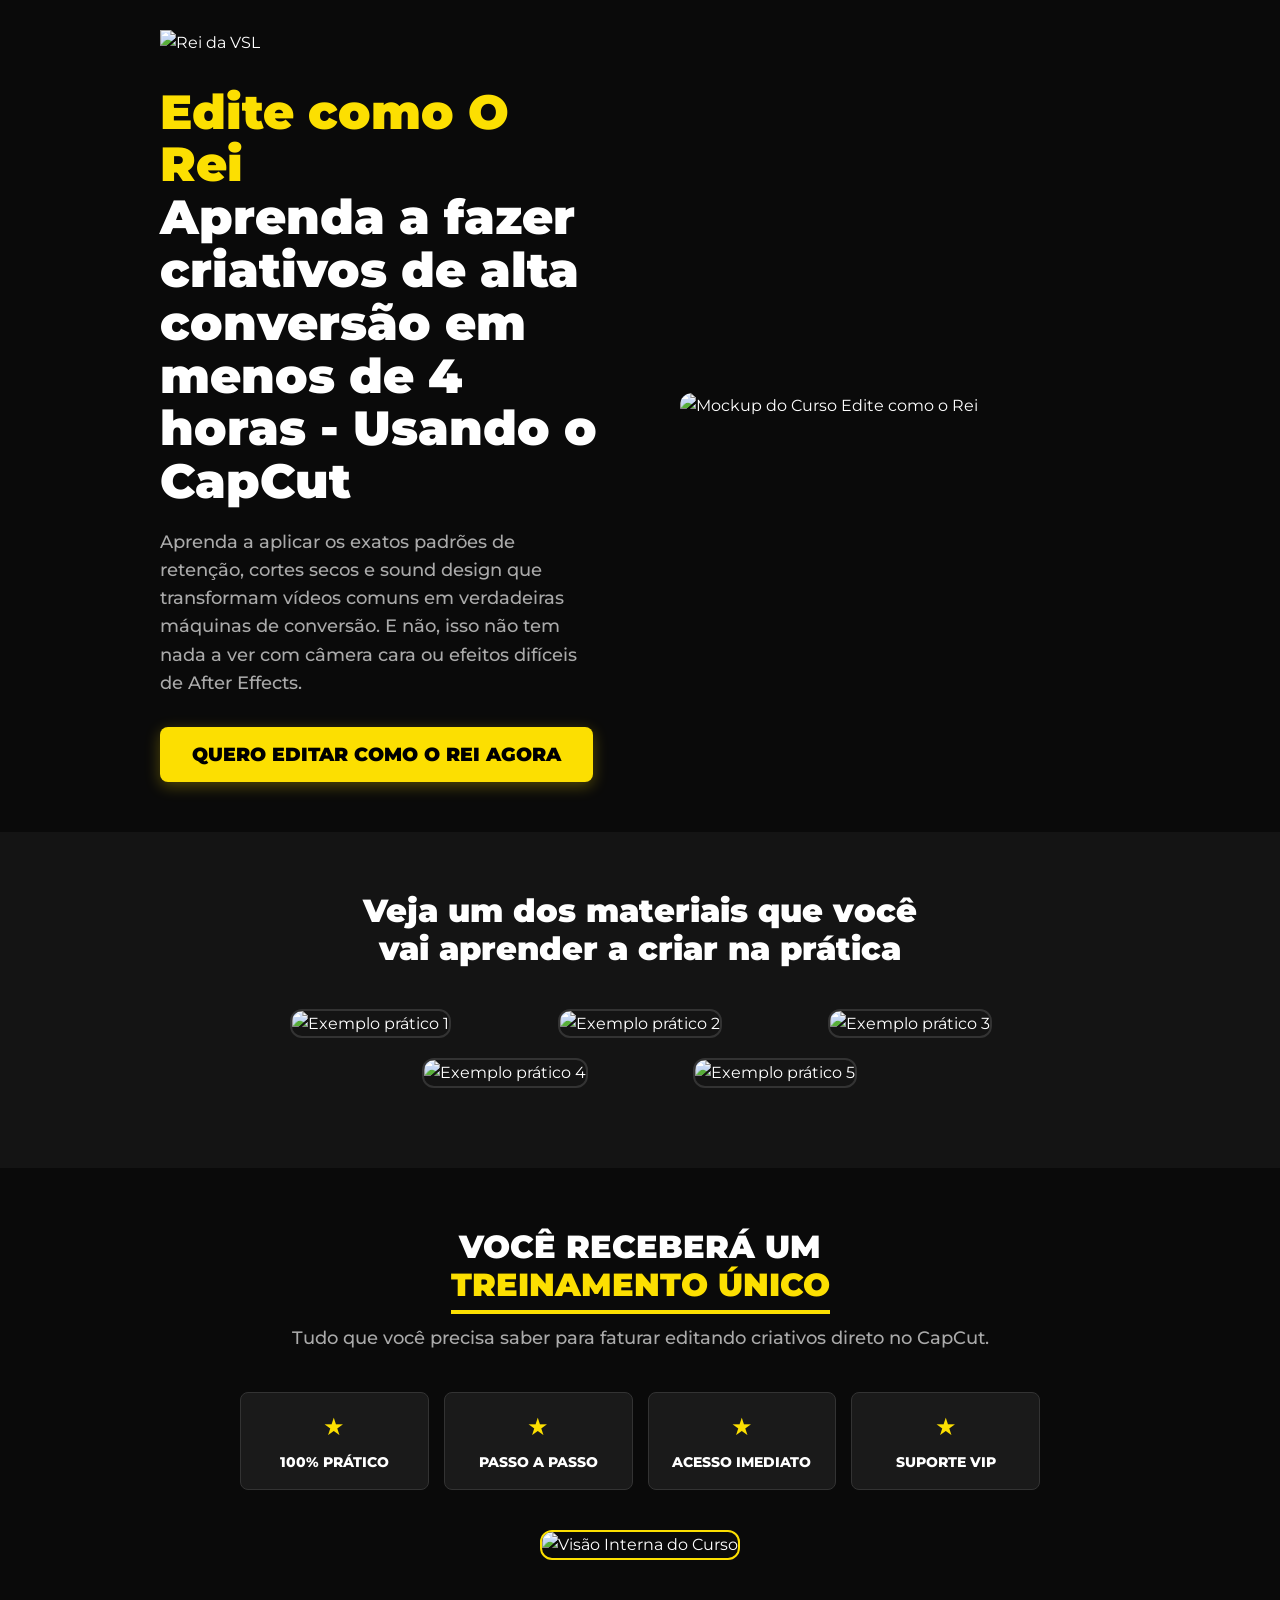
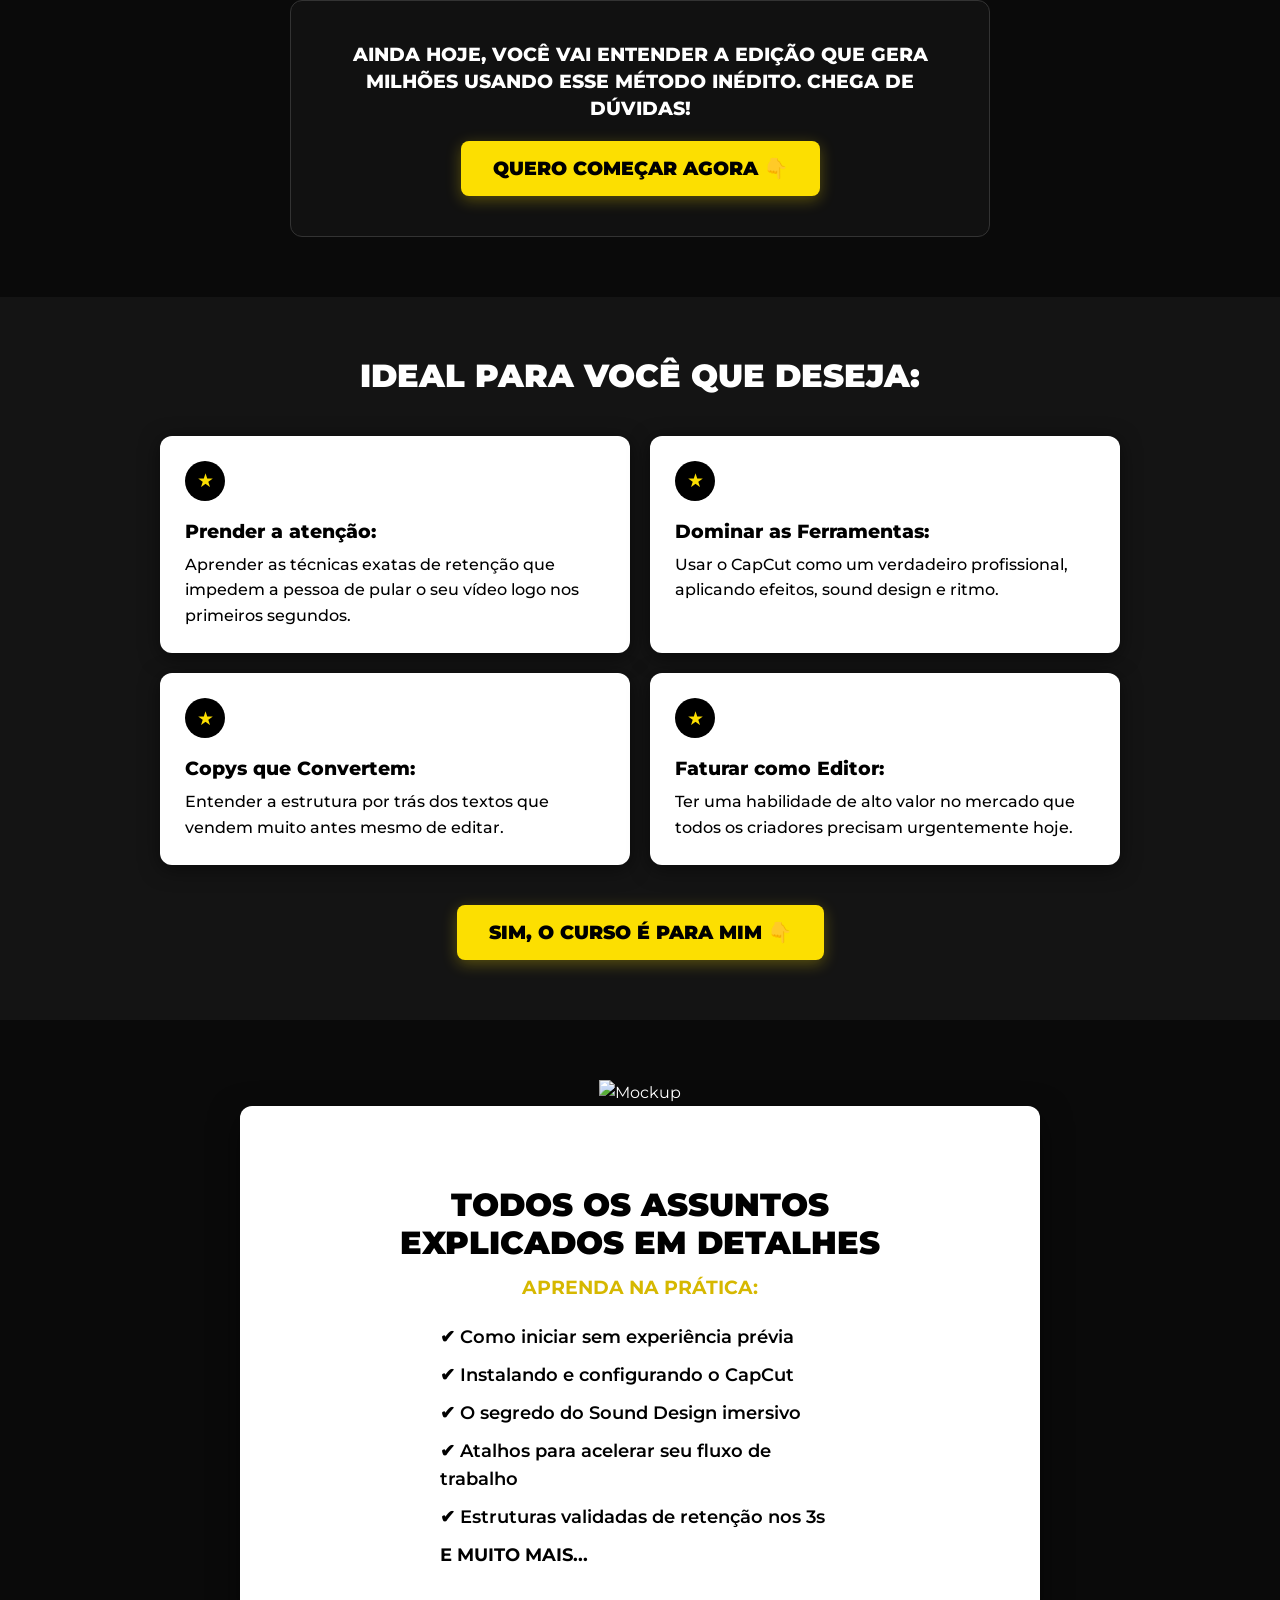
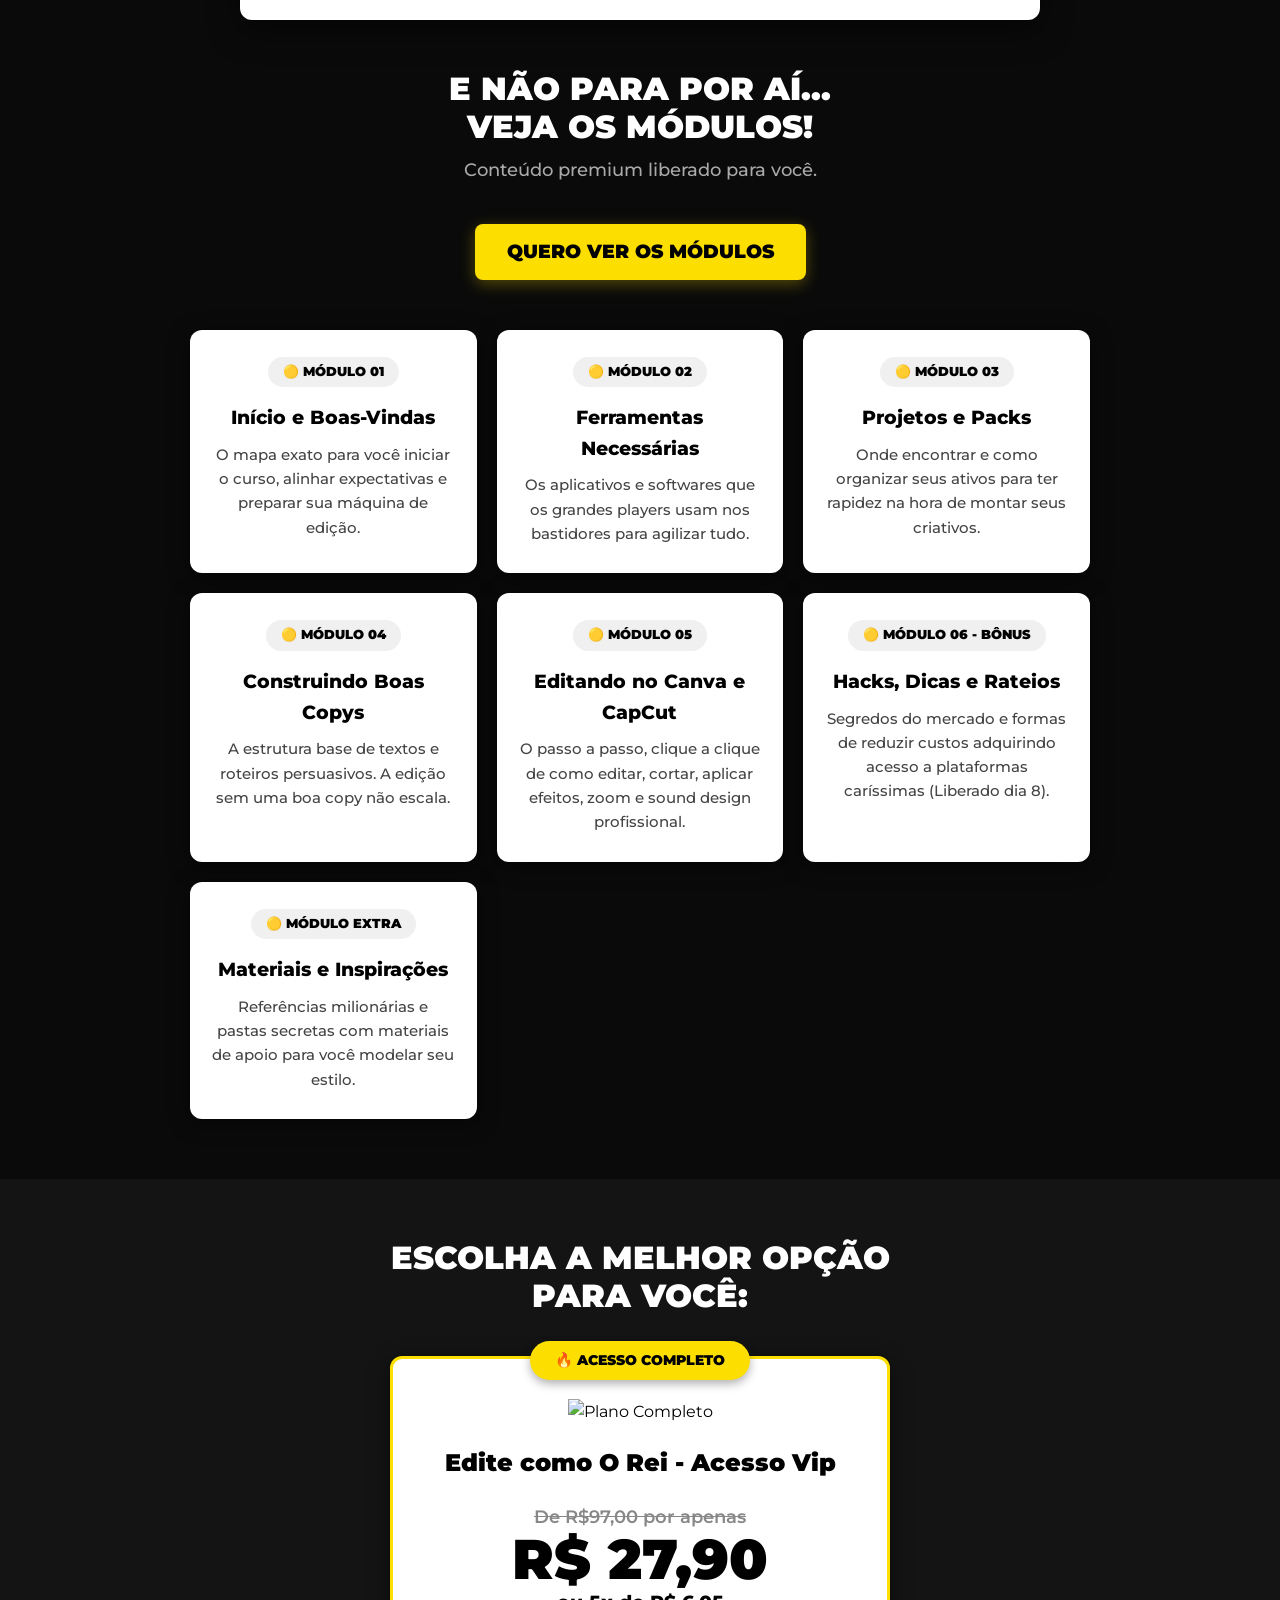
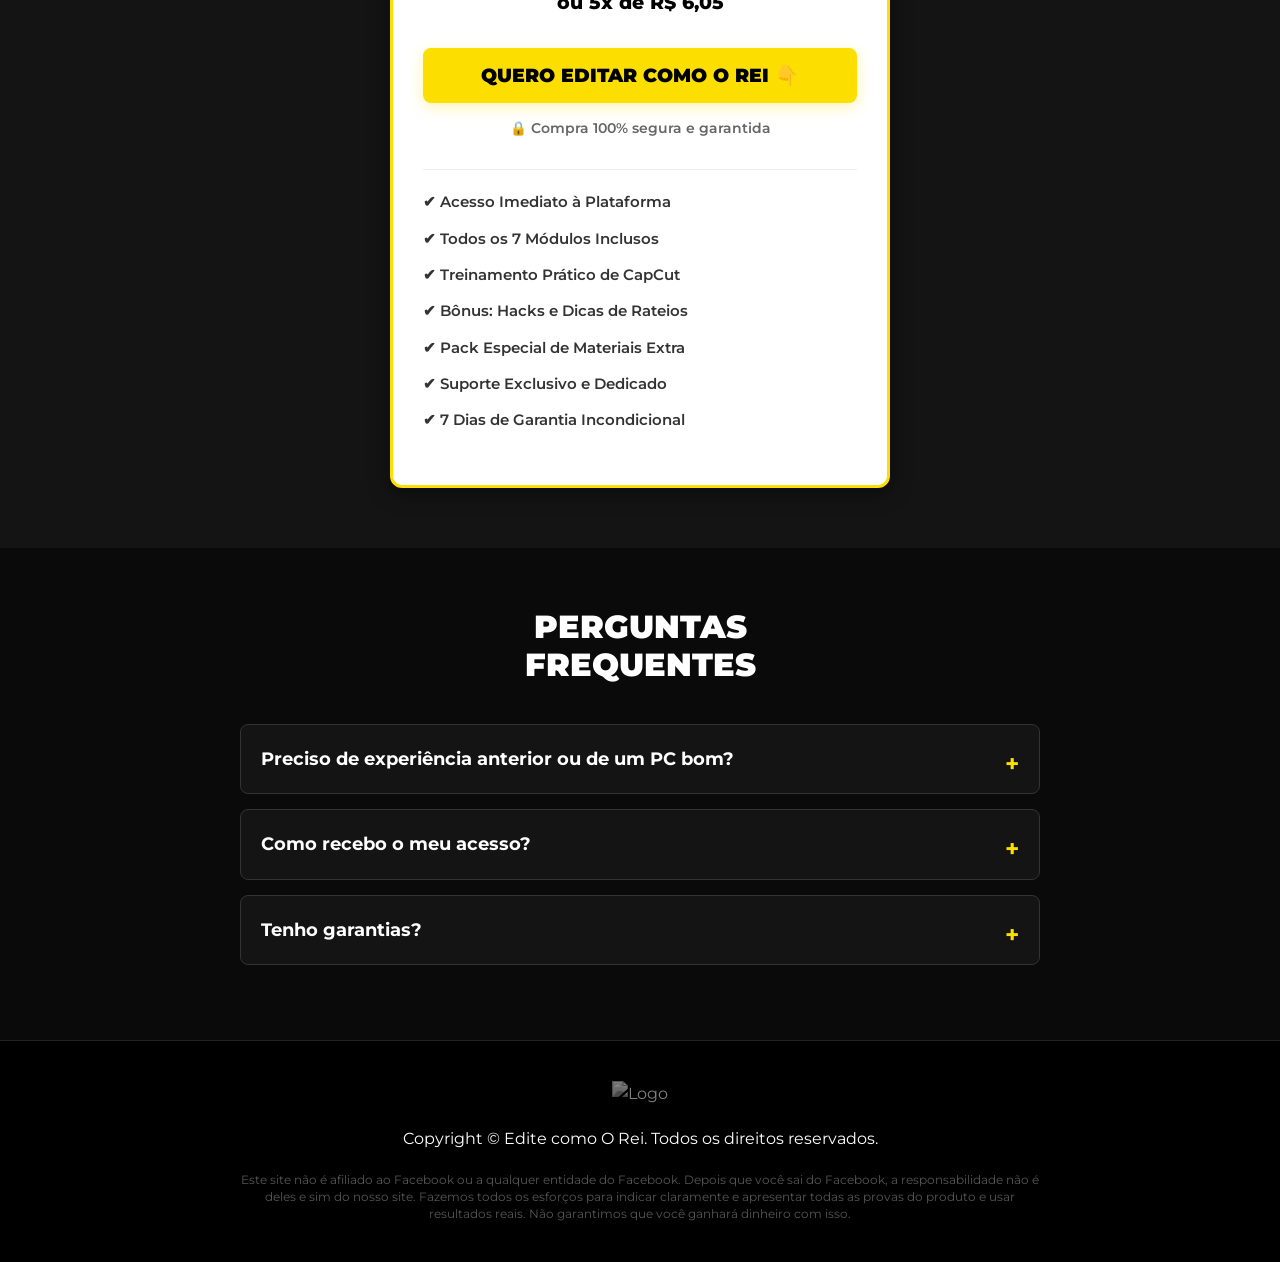
==== commit 51a30562: "feat: Clone Estrutural Perfeito Mentoria O Processo V2 (Dark/Yellow)" ====
--- a/Site/index.html
+++ b/Site/index.html
@@ -3,226 +3,261 @@
 <head>
     <meta charset="UTF-8">
     <meta name="viewport" content="width=device-width, initial-scale=1.0">
-    <title>Edite Como o Rei - CapCut</title>
-    
-    <link rel="preconnect" href="https://fonts.googleapis.com">
-    <link rel="preconnect" href="https://fonts.gstatic.com" crossorigin>
-    <link href="https://fonts.googleapis.com/css2?family=Montserrat:wght@400;600;800;900&display=swap" rel="stylesheet">
-    
+    <title>Edite como O Rei - Alta Conversão</title>
     <link rel="stylesheet" href="style.css">
+    <link href="https://fonts.googleapis.com/css2?family=Montserrat:wght@400;500;600;700;800;900&display=swap" rel="stylesheet">
 </head>
 <body>
 
-    <div class="top-bar">
-        <span>⚡ OFERTA ESPECIAL DISPONÍVEL APENAS HOJE</span>
-        <span class="desktop-split">|</span>
-        <span>🔒 COMPRA 100% SEGURA</span>
-    </div>
-
-    <!-- HERO / VSL SECTION -->
-    <header class="hero-section">
-        <div class="container text-center">
-            
-            <img src="https://reidavsl.com/wp-content/uploads/2025/03/logo-horizontal.webp" alt="Edite Como O Rei" class="main-logo">
-            
-            <h1 class="main-headline">
-                <span class="headline-part-1">Aprenda a fazer criativos de alta conversão em</span><br>
-                <span class="headline-part-2">menos de 4 horas</span><br>
-                <span class="headline-part-3">Usando o CapCut</span>
-            </h1>
-
-            <div class="video-wrapper">
-                <div class="video-mock" data-video-id="LEuKVLu50QM">
-                    <!-- Thumbnail falsa ou Iframe do YouTube aqui -->
-                    <img src="https://img.youtube.com/vi/LEuKVLu50QM/maxresdefault.jpg" alt="Player de Vídeo" class="video-thumb">
-                    <div class="play-btn-mock">
-                        <svg viewBox="0 0 24 24" fill="none"><path d="M8 5V19L19 12L8 5Z" fill="#fff"/></svg>
-                    </div>
-                </div>
-            </div>
-
-            <p class="hero-subheadline">
-                Descubra o método simples que faz qualquer pessoa sair do zero e criar vídeos magnéticos em dias — sem sofrimento e sem bloqueio criativo.
-            </p>
-
-            <a href="https://pay.hotmart.com/S104758826R?checkoutMode=10&bid=1773108917770" class="cta-button primary-cta pulse">
-                QUERO APRENDER A EDITAR COMO O REI AGORA!
-            </a>
-
-            <div class="delivery-info">
-                Você recebe tudo na hora, direto no seu <strong style="color: #25d366;">WhatsApp</strong> e no seu <strong style="color: #fcdf01;">E-mail</strong><br>
-                <span class="stars">⭐⭐⭐⭐⭐</span> MAIS DE 1.000 ALUNOS!
+    <!-- HERO SECTION -->
+    <header class="section hero-wrapper">
+        <div class="container hero-grid">
+            <div class="hero-content">
+                <img src="https://reidavsl.com/wp-content/uploads/2025/03/logo-horizontal.webp" alt="Rei da VSL" class="hero-logo">
+                <h1 class="main-title">
+                    <span class="highlight">Edite como O Rei</span><br>
+                    Aprenda a fazer criativos de alta conversão em menos de 4 horas - Usando o CapCut
+                </h1>
+                <p class="main-subtitle">Aprenda a aplicar os exatos padrões de retenção, cortes secos e sound design que transformam vídeos comuns em verdadeiras máquinas de conversão. E não, isso não tem nada a ver com câmera cara ou efeitos difíceis de After Effects.</p>
+                <a href="#offer" class="cta-button">QUERO EDITAR COMO O REI AGORA</a>
+            </div>
+            <div class="hero-image-box">
+                <!-- Placeholder for the course mockup (desktop, phone, tablet) -->
+                <img src="https://placehold.co/600x450/1a1a1a/fcdf01?text=Mockup+do+Curso" alt="Mockup do Curso Edite como o Rei" class="hero-img">
             </div>
         </div>
     </header>
 
-
-    <!-- O QUE VOCÊ VAI APRENDER / MÓDULOS -->
-    <section class="modules-section">
+    <!-- SHOWCASE PREVIEWS -->
+    <section class="section showcase-section bg-secondary">
+        <div class="container text-center">
+            <h2 class="section-title">Veja um dos materiais que você <br> vai aprender a criar na prática</h2>
+            
+            <div class="showcase-grid">
+                <div class="showcase-item"><img src="https://placehold.co/250x450/111/333?text=Preview+1" alt="Exemplo prático 1"></div>
+                <div class="showcase-item"><img src="https://placehold.co/250x450/111/333?text=Preview+2" alt="Exemplo prático 2"></div>
+                <div class="showcase-item"><img src="https://placehold.co/250x450/111/333?text=Preview+3" alt="Exemplo prático 3"></div>
+                <div class="showcase-item"><img src="https://placehold.co/250x450/111/333?text=Preview+4" alt="Exemplo prático 4"></div>
+                <div class="showcase-item"><img src="https://placehold.co/250x450/111/333?text=Preview+5" alt="Exemplo prático 5"></div>
+            </div>
+        </div>
+    </section>
+
+    <!-- MATERIAL ÚNICO -->
+    <section class="section material-section">
+        <div class="container text-center">
+            <h2 class="section-title text-uppercase">VOCÊ RECEBERÁ UM <br><span class="highlight underline-yellow">TREINAMENTO ÚNICO</span></h2>
+            <p class="section-subtitle">Tudo que você precisa saber para faturar editando criativos direto no CapCut.</p>
+
+            <div class="badges-grid">
+                <div class="badge-card">
+                    <span class="badge-icon">★</span>
+                    <span class="badge-text">100% PRÁTICO</span>
+                </div>
+                <div class="badge-card">
+                    <span class="badge-icon">★</span>
+                    <span class="badge-text">PASSO A PASSO</span>
+                </div>
+                <div class="badge-card">
+                    <span class="badge-icon">★</span>
+                    <span class="badge-text">ACESSO IMEDIATO</span>
+                </div>
+                <div class="badge-card">
+                    <span class="badge-icon">★</span>
+                    <span class="badge-text">SUPORTE VIP</span>
+                </div>
+            </div>
+
+            <div class="material-img-wrapper">
+                <img src="https://placehold.co/800x600/1a1a1a/fcdf01?text=Visão+Interna+do+Curso" alt="Visão Interna do Curso" class="material-img">
+            </div>
+
+            <div class="dark-cta-box">
+                <h3 class="dark-cta-title">AINDA HOJE, VOCÊ VAI ENTENDER A EDIÇÃO QUE GERA MILHÕES USANDO ESSE MÉTODO INÉDITO. CHEGA DE DÚVIDAS!</h3>
+                <a href="#offer" class="cta-button pulse-btn">QUERO COMEÇAR AGORA 👇</a>
+            </div>
+        </div>
+    </section>
+
+    <!-- IDEAL PARA VOCÊ -->
+    <section class="section ideal-section bg-secondary">
+        <div class="container text-center">
+            <h2 class="section-title">IDEAL PARA VOCÊ QUE DESEJA:</h2>
+            
+            <div class="ideal-grid">
+                <div class="ideal-card card-white">
+                    <div class="star-icon-black">★</div>
+                    <div class="ideal-text">
+                        <strong>Prender a atenção:</strong> Aprender as técnicas exatas de retenção que impedem a pessoa de pular o seu vídeo logo nos primeiros segundos.
+                    </div>
+                </div>
+                <div class="ideal-card card-white">
+                    <div class="star-icon-black">★</div>
+                    <div class="ideal-text">
+                        <strong>Dominar as Ferramentas:</strong> Usar o CapCut como um verdadeiro profissional, aplicando efeitos, sound design e ritmo.
+                    </div>
+                </div>
+                <div class="ideal-card card-white">
+                    <div class="star-icon-black">★</div>
+                    <div class="ideal-text">
+                        <strong>Copys que Convertem:</strong> Entender a estrutura por trás dos textos que vendem muito antes mesmo de editar.
+                    </div>
+                </div>
+                <div class="ideal-card card-white">
+                    <div class="star-icon-black">★</div>
+                    <div class="ideal-text">
+                        <strong>Faturar como Editor:</strong> Ter uma habilidade de alto valor no mercado que todos os criadores precisam urgentemente hoje.
+                    </div>
+                </div>
+            </div>
+
+            <a href="#offer" class="cta-button mt-4">SIM, O CURSO É PARA MIM 👇</a>
+        </div>
+    </section>
+
+    <!-- MODULES / TEM MAIS -->
+    <section class="section modules-section">
+        <div class="container text-center">
+            <div class="product-bundle-img">
+                <img src="https://placehold.co/400x250/1a1a1a/fcdf01?text=Acesso+Completo" alt="Mockup">
+            </div>
+            
+            <div class="white-cta-box">
+                <h2 class="section-title black-text">TODOS OS ASSUNTOS <br>EXPLICADOS EM DETALHES</h2>
+                <h3 class="highlight-yellow-text">APRENDA NA PRÁTICA:</h3>
+                
+                <ul class="check-list black-text">
+                    <li>✔ Como iniciar sem experiência prévia</li>
+                    <li>✔ Instalando e configurando o CapCut</li>
+                    <li>✔ O segredo do Sound Design imersivo</li>
+                    <li>✔ Atalhos para acelerar seu fluxo de trabalho</li>
+                    <li>✔ Estruturas validadas de retenção nos 3s</li>
+                    <li><strong>E MUITO MAIS...</strong></li>
+                </ul>
+            </div>
+
+            <h2 class="section-title mt-top-lg">E NÃO PARA POR AÍ... <br> VEJA OS MÓDULOS!</h2>
+            <p class="section-subtitle">Conteúdo premium liberado para você.</p>
+            <a href="#offer" class="cta-button">QUERO VER OS MÓDULOS</a>
+
+            <div class="modules-grid mt-top-lg">
+                <!-- Modulo 1 -->
+                <div class="module-card card-white">
+                    <div class="mod-header">🟡 MÓDULO 01</div>
+                    <h4 class="mod-title">Início e Boas-Vindas</h4>
+                    <p class="mod-desc">O mapa exato para você iniciar o curso, alinhar expectativas e preparar sua máquina de edição.</p>
+                </div>
+                <!-- Modulo 2 -->
+                <div class="module-card card-white">
+                    <div class="mod-header">🟡 MÓDULO 02</div>
+                    <h4 class="mod-title">Ferramentas Necessárias</h4>
+                    <p class="mod-desc">Os aplicativos e softwares que os grandes players usam nos bastidores para agilizar tudo.</p>
+                </div>
+                <!-- Modulo 3 -->
+                <div class="module-card card-white">
+                    <div class="mod-header">🟡 MÓDULO 03</div>
+                    <h4 class="mod-title">Projetos e Packs</h4>
+                    <p class="mod-desc">Onde encontrar e como organizar seus ativos para ter rapidez na hora de montar seus criativos.</p>
+                </div>
+                <!-- Modulo 4 -->
+                <div class="module-card card-white">
+                    <div class="mod-header">🟡 MÓDULO 04</div>
+                    <h4 class="mod-title">Construindo Boas Copys</h4>
+                    <p class="mod-desc">A estrutura base de textos e roteiros persuasivos. A edição sem uma boa copy não escala.</p>
+                </div>
+                <!-- Modulo 5 -->
+                <div class="module-card card-white">
+                    <div class="mod-header">🟡 MÓDULO 05</div>
+                    <h4 class="mod-title">Editando no Canva e CapCut</h4>
+                    <p class="mod-desc">O passo a passo, clique a clique de como editar, cortar, aplicar efeitos, zoom e sound design profissional.</p>
+                </div>
+                <!-- Modulo 6 -->
+                <div class="module-card card-white">
+                    <div class="mod-header">🟡 MÓDULO 06 - BÔNUS</div>
+                    <h4 class="mod-title">Hacks, Dicas e Rateios</h4>
+                    <p class="mod-desc">Segredos do mercado e formas de reduzir custos adquirindo acesso a plataformas caríssimas (Liberado dia 8).</p>
+                </div>
+                <!-- Modulo Extra -->
+                <div class="module-card card-white">
+                    <div class="mod-header">🟡 MÓDULO EXTRA</div>
+                    <h4 class="mod-title">Materiais e Inspirações</h4>
+                    <p class="mod-desc">Referências milionárias e pastas secretas com materiais de apoio para você modelar seu estilo.</p>
+                </div>
+            </div>
+        </div>
+    </section>
+
+    <!-- OFFER / PRICING SECTION -->
+    <section id="offer" class="section offer-section bg-secondary">
+        <div class="container text-center">
+            <h2 class="section-title black-text-responsive">ESCOLHA A MELHOR OPÇÃO <br> PARA VOCÊ:</h2>
+            
+            <div class="pricing-container">
+                <div class="pricing-card card-white highlight-pricing">
+                    <div class="pricing-badge">🔥 ACESSO COMPLETO</div>
+                    <img src="https://placehold.co/400x250/1a1a1a/fcdf01?text=Plano+Completo" alt="Plano Completo" class="pricing-img">
+                    
+                    <h3 class="pricing-plan-name">Edite como O Rei - Acesso Vip</h3>
+                    
+                    <div class="price-box">
+                        <span class="old-price">De R$97,00 por apenas</span><br>
+                        <span class="new-price">R$ 27,90</span><br>
+                        <span class="installments">ou 5x de R$ 6,05</span>
+                    </div>
+
+                    <a href="https://pay.hotmart.com" class="cta-button pulse-btn full-w">QUERO EDITAR COMO O REI 👇</a>
+                    <span class="guarantee-text">🔒 Compra 100% segura e garantida</span>
+
+                    <ul class="pricing-features">
+                        <li>✔ Acesso Imediato à Plataforma</li>
+                        <li>✔ Todos os 7 Módulos Inclusos</li>
+                        <li>✔ Treinamento Prático de CapCut</li>
+                        <li>✔ Bônus: Hacks e Dicas de Rateios</li>
+                        <li>✔ Pack Especial de Materiais Extra</li>
+                        <li>✔ Suporte Exclusivo e Dedicado</li>
+                        <li>✔ 7 Dias de Garantia Incondicional</li>
+                    </ul>
+                </div>
+            </div>
+        </div>
+    </section>
+
+    <!-- FAQ SECTION -->
+    <section class="section faq-section">
         <div class="container">
-            <h2 class="section-title text-center">O que você <span class="highlight-yellow">vai aprender</span> na prática</h2>
-            
-            <div class="modules-grid">
-                <div class="module-card">
-                    <div class="module-icon">🎬</div>
-                    <div class="module-content">
-                        <h4>Módulo 1</h4>
-                        <h3>Início e Boas-Vindas</h3>
-                    </div>
-                </div>
-                <div class="module-card">
-                    <div class="module-icon">🛠️</div>
-                    <div class="module-content">
-                        <h4>Módulo 2</h4>
-                        <h3>Ferramentas Necessárias</h3>
-                    </div>
-                </div>
-                <div class="module-card">
-                    <div class="module-icon">📁</div>
-                    <div class="module-content">
-                        <h4>Módulo 3</h4>
-                        <h3>Dicas sobre Projetos e Packs</h3>
-                    </div>
-                </div>
-                <div class="module-card">
-                    <div class="module-icon">✍️</div>
-                    <div class="module-content">
-                        <h4>Módulo 4</h4>
-                        <h3>Construindo Boas Copys</h3>
-                    </div>
-                </div>
-                <div class="module-card">
-                    <div class="module-content w-100 text-center">
-                        <div class="module-icon mx-auto">📱</div>
-                        <h4>Módulo 5</h4>
-                        <h3>Editando Profissionalmente com Canva e CapCut</h3>
-                    </div>
-                </div>
-                <div class="module-card">
-                    <div class="module-content w-100 text-center">
-                        <div class="module-icon mx-auto">🔥</div>
-                        <h4>Módulo 6</h4>
-                        <h3>Hacks, Dicas e Rateios (Bônus Dia 8)</h3>
-                    </div>
-                </div>
-                <!-- Box de Destaque Módulo Extra -->
-                <div class="module-card bonus-card grid-col-span">
-                    <div class="bonus-tag">🎁 BÔNUS EXCLUSIVO</div>
-                    <div class="module-content text-center">
-                        <h3>Módulo Extra: Materiais e Inspirações</h3>
-                        <p>Receba nosso acervo secreto de trilhas sonoras e imagens que prendem a atenção.</p>
-                    </div>
-                </div>
-            </div>
-
-            <div class="text-center mt-4">
-                <a href="https://pay.hotmart.com/S104758826R?checkoutMode=10&bid=1773108917770" class="cta-button secondary-cta pulse">
-                    QUER TER ACESSO A TUDO ISSO HOJE? CLIQUE AQUI
-                </a>
-            </div>
-        </div>
-    </section>
-
-    <!-- IDEAL PARA VOCÊ -->
-    <section class="ideal-section">
-        <div class="container">
-            <h2 class="section-title text-center">Ideal para você que <span class="highlight-yellow">deseja:</span></h2>
-            
-            <div class="check-grid">
-                <div class="check-box">
-                    <span class="check-icon">✔️</span>
-                    <div>Aprender edição do zero, mesmo sem nenhuma experiência.</div>
-                </div>
-                <div class="check-box">
-                    <span class="check-icon">✔️</span>
-                    <div>Editar vídeos que aumentam vendas de produtos ou serviços.</div>
-                </div>
-                <div class="check-box">
-                    <span class="check-icon">✔️</span>
-                    <div>Evoluir rápido com um método sem enrolação e focado na prática.</div>
-                </div>
-                <div class="check-box">
-                    <span class="check-icon">✔️</span>
-                    <div>Ter modelos fáceis de aplicar pelo celular ou notebook fraco.</div>
-                </div>
-            </div>
-        </div>
-    </section>
-
-
-    <!-- COMO USAR O MÉTODO / PASSO A PASSO -->
-    <section class="step-section">
-        <div class="container text-center">
-            <h2 class="section-title">Como usar o método no seu <span class="highlight-yellow">dia a dia</span></h2>
-            <p class="subtitle">Simples, prático e direto ao ponto.</p>
-            
-            <div class="steps-flex">
-                <div class="step-box">
-                    <div class="step-number">PASSO 01</div>
-                    <div class="step-title">Estude a Aula</div>
-                    <p>Aulas extremamente curtas para você consumir sem cansar e ir direto ao que importa.</p>
-                </div>
-                <div class="step-box">
-                    <div class="step-number">PASSO 02</div>
-                    <div class="step-title">Aplique os Blocos</div>
-                    <p>Com 20 minutos por dia, você recria o esqueleto do criativo usando nossas regras de copy.</p>
-                </div>
-                <div class="step-box">
-                    <div class="step-number">PASSO 03</div>
-                    <div class="step-title">Gere Vendas</div>
-                    <p>O foco total dos cortes ensinados é atrair e vender. Poste e avalie as métricas mudarem.</p>
-                </div>
-            </div>
-        </div>
-    </section>
-
-
-    <!-- OFERTA FINAL BOX (TIPO MODELO 3) -->
-    <section class="offer-section">
-        <div class="container">
-            <div class="text-center mb-4">
-                <h2 style="color: #ff3333; font-size: 1.5rem; text-transform: uppercase;">⏰ ÚLTIMA CHANCE — OFERTA TERMINA HOJE</h2>
-            </div>
-
-            <div class="offer-box glass-style">
-                <div class="offer-badge">TODOS OS BÔNUS INCLUSOS</div>
-                
-                <h2 class="offer-title">Plano Completo do Rei 🎬</h2>
-                
-                <ul class="offer-list">
-                    <li><span class="li-icon">✅</span> Módulo 1 ao 6 Acesso Completo</li>
-                    <li><span class="li-icon">✅</span> Método Retenção Extrema (A FÓRMULA)</li>
-                    <li><span class="li-icon">✅</span> Ferramentas e Packs Inclusos</li>
-                    <li><span class="li-icon">🎁</span> Bônus Exclusivo: Materiais e Inspirações</li>
-                </ul>
-
-                <div class="price-container">
-                    <div class="price-old">De R$ 197,00 por:</div>
-                    <div class="price-new">R$ 67,77</div>
-                    <div class="price-installments">ou em até 12x no cartão</div>
-                </div>
-
-                <a href="https://pay.hotmart.com/S104758826R?checkoutMode=10&bid=1773108917770" class="cta-button green-cta pulse large w-100">
-                    QUERO APRENDER A EDITAR COMO O REI
-                </a>
-
-                <div class="security-badges mt-3 text-center">
-                    <img src="https://mentoriaoprocesso.com/wp-content/uploads/2025/10/icons-meio-de-pagamento-e1738718378460-2-1.png" alt="Pagamento Seguro" style="max-height: 25px; margin-bottom: 10px;">
-                    <p style="font-size: 0.8rem; color: #888;">Garantia de 7 Dias. Dinheiro de volta se não gostar.</p>
-                </div>
-            </div>
-        </div>
-    </section>
-
-
-    <footer class="footer-section">
-        <div class="container text-center">
-            <p><strong>Copyright © 2026 | Todos os direitos reservados.</strong></p>
-            <p class="disclaimer">Este site não é afiliado ao Facebook ou a qualquer entidade do Facebook. Depois que você sair do Facebook, a responsabilidade não é deles e sim do nosso site. A compra desse material não garante nenhum tipo de resultado. Fazemos todos os esforços para indicar claramente as provas do produto, mas a execução depende do empenho e aprendizado do aluno.</p>
+            <h2 class="section-title text-center">PERGUNTAS <br> FREQUENTES</h2>
+            
+            <div class="faq-accordion">
+                <details class="faq-item">
+                    <summary>Preciso de experiência anterior ou de um PC bom?</summary>
+                    <div class="faq-content">
+                        Não! O método foca no uso inteligente do CapCut, portanto você pode acompanhar e faturar até mesmo apenas com um computador mediano ou até com as adaptações móveis.
+                    </div>
+                </details>
+                <details class="faq-item">
+                    <summary>Como recebo o meu acesso?</summary>
+                    <div class="faq-content">
+                        Assim que o pagamento for aprovado (cartão ou PIX), você receberá um e-mail automaticamente pela Hotmart com o seu login e senha.
+                    </div>
+                </details>
+                <details class="faq-item">
+                    <summary>Tenho garantias?</summary>
+                    <div class="faq-content">
+                        Sim. Você possui 7 dias de garantia incondicional. Caso não goste por qualquer motivo, devolvemos 100% do seu dinheiro.
+                    </div>
+                </details>
+            </div>
+        </div>
+    </section>
+
+    <!-- FOOTER -->
+    <footer class="footer">
+        <div class="container text-center">
+            <img src="https://reidavsl.com/wp-content/uploads/2025/03/logo-horizontal.webp" alt="Logo" class="footer-logo">
+            <p>Copyright © Edite como O Rei. Todos os direitos reservados.</p>
+            <p class="disclaimer">Este site não é afiliado ao Facebook ou a qualquer entidade do Facebook. Depois que você sai do Facebook, a responsabilidade não é deles e sim do nosso site. Fazemos todos os esforços para indicar claramente e apresentar todas as provas do produto e usar resultados reais. Não garantimos que você ganhará dinheiro com isso.</p>
         </div>
     </footer>
 
-    <!-- Scripts básicos do site original continuam os mesmos -->
-    <script src="script.js"></script>
 </body>
 </html>
--- a/Site/style.css
+++ b/Site/style.css
@@ -1,23 +1,23 @@
 /* =========================================================================
-   STYLE.CSS - LOW TICKET AGRESSIVO (TEMA DARK / AMARELO / BRANCO)
+   STYLE.CSS - LOW TICKET MENTORIA O PROCESSO V2 CLONE (DARK/YELLOW)
    ========================================================================= */
 
-   :root {
-    --bg-color: #0d0d0d;
-    --text-color: #ffffff;
+:root {
+    --bg-primary: #0a0a0a;
+    --bg-secondary: #141414;
+    --text-primary: #ffffff;
     --text-muted: #aaaaaa;
     --yellow: #fcdf01;
     --yellow-hover: #e5c900;
-    --green: #25d366;
-    --green-hover: #1ebd5a;
-    --card-bg: #1a1a1a;
-    --card-border: rgba(255, 255, 255, 0.1);
+    --black: #000000;
+    --radius: 12px;
+    --radius-sm: 8px;
     --spacing-xs: 5px;
     --spacing-sm: 10px;
     --spacing-md: 20px;
     --spacing-lg: 40px;
     --spacing-xl: 60px;
-    --radius: 8px;
+    --font-main: 'Montserrat', sans-serif;
 }
 
 * {
@@ -27,197 +27,277 @@
 }
 
 body {
-    font-family: 'Montserrat', sans-serif;
-    background-color: var(--bg-color);
-    color: var(--text-color);
-    line-height: 1.5;
+    font-family: var(--font-main);
+    background-color: var(--bg-primary);
+    color: var(--text-primary);
+    line-height: 1.6;
     -webkit-font-smoothing: antialiased;
 }
 
 .container {
-    max-width: 900px;
+    max-width: 1000px;
     margin: 0 auto;
     padding: 0 var(--spacing-md);
 }
 
+.section {
+    padding: var(--spacing-xl) 0;
+}
+
+.bg-secondary {
+    background-color: var(--bg-secondary);
+}
+
 .text-center { text-align: center; }
-.highlight-yellow { color: var(--yellow); }
+.text-uppercase { text-transform: uppercase; }
+.mt-4 { margin-top: var(--spacing-lg); }
+.mt-top-lg { margin-top: 50px; }
 .w-100 { width: 100%; }
-.mt-3 { margin-top: var(--spacing-md); }
-.mt-4 { margin-top: var(--spacing-lg); }
-.mb-4 { margin-bottom: var(--spacing-lg); }
-
-/* TOP BAR */
-.top-bar {
-    background-color: var(--yellow);
-    color: #000;
-    text-align: center;
-    padding: 10px 15px;
-    font-size: 0.85rem;
-    font-weight: 800;
-    text-transform: uppercase;
-    display: flex;
-    justify-content: center;
-    align-items: center;
-    flex-wrap: wrap;
-    gap: 10px;
-}
-.desktop-split { display: none; }
-@media(min-width: 768px) {
-    .desktop-split { display: inline-block; margin: 0 10px; opacity: 0.5; }
-    .top-bar { font-size: 1rem; }
-}
-
-/* HERO SECTION */
-.hero-section {
-    padding-top: var(--spacing-lg);
-    padding-bottom: var(--spacing-xl);
-}
-
-.main-logo {
-    max-width: 280px;
-    margin: 0 auto var(--spacing-lg) auto;
-    display: block;
-}
-
-.main-headline {
+
+/* TYPOGRAPHY */
+.section-title {
+    font-size: 2rem;
     font-weight: 900;
-    line-height: 1.1;
+    margin-bottom: var(--spacing-sm);
+    line-height: 1.2;
+}
+.section-subtitle {
+    font-size: 1.1rem;
+    color: var(--text-muted);
+    font-weight: 500;
     margin-bottom: var(--spacing-lg);
 }
-.headline-part-1 { font-size: 1.8rem; color: #fff; }
-.headline-part-2 { font-size: 2.2rem; color: var(--yellow); text-transform: uppercase; }
-.headline-part-3 { font-size: 1.2rem; color: var(--text-muted); font-weight: 600; }
-
-@media(min-width: 768px) {
-    .headline-part-1 { font-size: 2.5rem; }
-    .headline-part-2 { font-size: 3.5rem; }
-    .headline-part-3 { font-size: 1.5rem; }
-}
-
-/* VIDEO MOCKUP */
-.video-wrapper {
-    max-width: 800px;
-    margin: 0 auto var(--spacing-md) auto;
-}
-.video-mock {
-    position: relative;
-    border-radius: var(--radius);
-    overflow: hidden;
-    box-shadow: 0 10px 30px rgba(252, 223, 1, 0.15); /* Glow sutil amarelo */
-    border: 2px solid var(--card-border);
-    aspect-ratio: 16/9;
-}
-.video-thumb {
-    width: 100%;
-    height: 100%;
-    object-fit: cover;
-}
-.play-btn-mock {
-    position: absolute;
-    top: 50%;
-    left: 50%;
-    transform: translate(-50%, -50%);
-    width: 70px;
-    height: 70px;
-    background: #ff0000;
-    border-radius: 50%;
-    display: flex;
-    align-items: center;
-    justify-content: center;
-    border: 3px solid #fff;
-    cursor: pointer;
-    box-shadow: 0 0 20px rgba(0,0,0,0.8);
-    transition: transform 0.2s;
-}
-.play-btn-mock:hover {
-    transform: translate(-50%, -50%) scale(1.1);
-}
-
-.hero-subheadline {
-    font-size: 1.1rem;
-    font-weight: 500;
-    color: var(--text-color);
-    max-width: 700px;
-    margin: var(--spacing-md) auto var(--spacing-lg) auto;
-}
+.highlight { color: var(--yellow); }
+.underline-yellow { border-bottom: 4px solid var(--yellow); display: inline-block; padding-bottom: 5px; }
+.black-text { color: var(--black) !important; }
+.highlight-yellow-text { color: #d6b800 !important; } /* darker yellow for white bg */
 
 /* BUTTONS */
 .cta-button {
     display: inline-block;
-    padding: 18px 30px;
+    background-color: var(--yellow);
+    color: var(--black);
+    padding: 16px 32px;
     font-size: 1.2rem;
     font-weight: 900;
     text-transform: uppercase;
     text-align: center;
-    border-radius: var(--radius);
+    border-radius: var(--radius-sm);
     text-decoration: none;
     transition: all 0.3s ease;
     border: none;
     cursor: pointer;
     line-height: 1.2;
-    box-shadow: 0 6px 0px rgba(0,0,0,0.4);
-}
-.primary-cta {
-    background-color: var(--yellow);
-    color: #000;
+    box-shadow: 0 4px 15px rgba(252, 223, 1, 0.3);
+}
+.cta-button:hover {
+    background-color: var(--yellow-hover);
+    transform: translateY(-2px);
+    box-shadow: 0 6px 20px rgba(252, 223, 1, 0.4);
+}
+.pulse-btn {
+    animation: pulse 2s infinite;
+}
+.full-w { width: 100%; }
+@keyframes pulse {
+    0% { transform: scale(1); box-shadow: 0 0 0 0 rgba(252, 223, 1, 0.7); }
+    70% { transform: scale(1.05); box-shadow: 0 0 0 10px rgba(252, 223, 1, 0); }
+    100% { transform: scale(1); box-shadow: 0 0 0 0 rgba(252, 223, 1, 0); }
+}
+
+/* CARDS */
+.card-white {
+    background-color: #ffffff;
+    color: var(--black);
+    border-radius: var(--radius);
+    padding: var(--spacing-md);
+    box-shadow: 0 4px 20px rgba(0,0,0,0.5);
+}
+
+/* 1. HERO SECTION */
+.hero-wrapper {
+    padding-top: 30px;
+    padding-bottom: 50px;
+}
+.hero-grid {
+    display: flex;
+    flex-direction: column;
+    align-items: center;
+    gap: 40px;
+}
+.hero-logo {
+    max-width: 250px;
+    margin-bottom: 30px;
+}
+.main-title {
+    font-size: 2.2rem;
+    font-weight: 900;
+    line-height: 1.1;
+    margin-bottom: 20px;
+}
+.main-subtitle {
+    font-size: 1.1rem;
+    color: var(--text-muted);
+    font-weight: 500;
+    margin-bottom: 30px;
+}
+.hero-image-box img {
     width: 100%;
+    max-width: 500px;
+    border-radius: var(--radius);
+    display: block;
+    margin: 0 auto;
+}
+
+@media(min-width: 768px) {
+    .hero-grid {
+        flex-direction: row;
+        justify-content: space-between;
+        align-items: center;
+    }
+    .hero-content {
+        flex: 1;
+        padding-right: 40px;
+    }
+    .hero-image-box {
+        flex: 1;
+    }
+    .main-title { font-size: 3rem; }
+}
+
+/* 2. SHOWCASE (Carousel/Grid) */
+.showcase-section h2 { margin-bottom: var(--spacing-lg); }
+.showcase-grid {
+    display: flex;
+    overflow-x: auto;
+    gap: 20px;
+    padding-bottom: 20px;
+    scroll-snap-type: x mandatory;
+}
+.showcase-grid::-webkit-scrollbar { height: 8px; }
+.showcase-grid::-webkit-scrollbar-thumb { background: var(--yellow); border-radius: 10px; }
+.showcase-item {
+    flex: 0 0 250px;
+    scroll-snap-align: start;
+}
+.showcase-item img {
+    width: 100%;
+    border-radius: var(--radius);
+    border: 2px solid #333;
+}
+@media(min-width: 1024px) {
+    .showcase-grid { justify-content: center; flex-wrap: wrap; overflow-x: visible; }
+}
+
+/* 3. MATERIAL ÚNICO */
+.badges-grid {
+    display: grid;
+    grid-template-columns: 1fr;
+    gap: 15px;
+    margin-bottom: var(--spacing-lg);
+    max-width: 800px;
+    margin-left: auto;
+    margin-right: auto;
+}
+@media(min-width: 600px) {
+    .badges-grid { grid-template-columns: 1fr 1fr; }
+}
+@media(min-width: 900px) {
+    .badges-grid { grid-template-columns: repeat(4, 1fr); }
+}
+.badge-card {
+    background: #1a1a1a;
+    border: 1px solid #333;
+    padding: 15px;
+    border-radius: var(--radius-sm);
+    display: flex;
+    flex-direction: column;
+    align-items: center;
+    gap: 5px;
+}
+.badge-icon { color: var(--yellow); font-size: 1.5rem; }
+.badge-text { font-size: 0.9rem; font-weight: 800; }
+
+.material-img-wrapper { margin-bottom: var(--spacing-lg); }
+.material-img { width: 100%; max-width: 800px; border-radius: var(--radius); border: 2px solid var(--yellow); }
+
+.dark-cta-box {
+    background: #111;
+    border: 1px solid #333;
+    padding: var(--spacing-lg);
+    border-radius: var(--radius);
     max-width: 700px;
-}
-.primary-cta:hover { background-color: var(--yellow-hover); transform: translateY(2px); box-shadow: 0 4px 0px rgba(0,0,0,0.4); }
-
-.secondary-cta {
-    background-color: var(--yellow);
-    color: #000;
-}
-.secondary-cta:hover { background-color: var(--yellow-hover); }
-
-.green-cta {
-    background-color: var(--green);
-    color: #fff;
-}
-.green-cta:hover { background-color: var(--green-hover); }
-
-.large {
-    font-size: 1.4rem;
-    padding: 20px 30px;
-}
-.pulse {
-    animation: pulse 2s infinite;
-}
-@keyframes pulse {
-    0% { transform: scale(1); }
-    50% { transform: scale(1.03); }
-    100% { transform: scale(1); }
-}
-
-/* DELIVERY INFO */
-.delivery-info {
-    margin-top: var(--spacing-md);
-    font-size: 0.95rem;
+    margin: 0 auto;
+}
+.dark-cta-title {
+    font-size: 1.2rem;
+    font-weight: 800;
+    margin-bottom: 20px;
+    line-height: 1.4;
+}
+
+/* 4. IDEAL PARA VOCÊ */
+.ideal-grid {
+    display: grid;
+    grid-template-columns: 1fr;
+    gap: 20px;
+    margin-top: var(--spacing-lg);
+}
+@media(min-width: 768px) {
+    .ideal-grid { grid-template-columns: 1fr 1fr; }
+}
+.ideal-card {
+    display: flex;
+    flex-direction: column;
+    align-items: flex-start;
+    text-align: left;
+    padding: 25px;
+}
+.star-icon-black {
+    background: var(--black);
+    color: var(--yellow);
+    width: 40px; height: 40px;
+    display: flex; align-items: center; justify-content: center;
+    border-radius: 50%;
+    font-size: 1.2rem;
+    margin-bottom: 15px;
+}
+.ideal-text { font-size: 1rem; font-weight: 500; }
+.ideal-text strong { display: block; font-size: 1.2rem; font-weight: 800; margin-bottom: 5px; }
+
+/* 5. MODULES / BÔNUS */
+.product-bundle-img img {
+    max-width: 400px;
+    width: 100%;
+    margin-bottom: -50px;
+    position: relative;
+    z-index: 10;
+}
+.white-cta-box {
+    background: #fff;
+    border-radius: var(--radius);
+    padding: 80px 30px 40px 30px;
+    max-width: 800px;
+    margin: 0 auto;
+    box-shadow: 0 10px 30px rgba(0,0,0,0.5);
+}
+.check-list {
+    list-style: none;
+    text-align: left;
+    max-width: 400px;
+    margin: 20px auto 0 auto;
     font-weight: 600;
-    color: #fff;
-}
-.stars { color: var(--yellow); font-size: 1.2rem; letter-spacing: 2px; }
-
-/* SECTIONS GLOBALS */
-.section-title {
-    font-size: 2rem;
-    font-weight: 900;
-    margin-bottom: var(--spacing-lg);
-    line-height: 1.2;
-}
-
-/* MÓDULOS GRID (BENTO AGRESSIVO) */
-.modules-section {
-    padding: var(--spacing-xl) 0;
-    background: #090909;
-    border-top: 1px solid var(--card-border);
-}
+    font-size: 1.1rem;
+}
+.check-list li { margin-bottom: 10px; }
+
 .modules-grid {
     display: grid;
     grid-template-columns: 1fr;
-    gap: var(--spacing-md);
+    gap: 20px;
+    max-width: 900px;
+    margin-left: auto;
+    margin-right: auto;
 }
 @media(min-width: 600px) {
     .modules-grid { grid-template-columns: 1fr 1fr; }
@@ -225,215 +305,110 @@
 @media(min-width: 900px) {
     .modules-grid { grid-template-columns: 1fr 1fr 1fr; }
 }
-
 .module-card {
-    background: var(--card-bg);
-    border: 1px solid var(--card-border);
-    border-radius: var(--radius);
-    padding: var(--spacing-md);
-    display: flex;
-    align-items: center;
-    gap: 15px;
-    transition: border-color 0.3s;
-}
-.module-card:hover { border-color: var(--yellow); }
-.module-icon { font-size: 2rem; }
-.module-content h4 { color: var(--yellow); font-size: 0.8rem; font-weight: 800; text-transform: uppercase; margin-bottom: 3px; }
-.module-content h3 { font-size: 1.1rem; font-weight: 700; color: #fff; line-height: 1.3;}
-
-.bonus-card {
-    grid-column: 1 / -1; /* Ocupa linha inteira */
-    flex-direction: column;
     text-align: center;
-    background: linear-gradient(135deg, #1a1a1a 0%, #2a2a00 100%);
-    border: 1px solid var(--yellow);
+    padding: 25px 20px;
+    border: 2px solid transparent;
+    transition: 0.3s;
+}
+.module-card:hover { border-color: var(--yellow); transform: translateY(-5px); }
+.mod-header {
+    background: #f0f0f0;
+    display: inline-block;
+    padding: 5px 15px;
+    border-radius: 20px;
+    font-size: 0.8rem;
+    font-weight: 900;
+    color: var(--black);
+    margin-bottom: 15px;
+}
+.mod-title { font-size: 1.2rem; font-weight: 800; margin-bottom: 10px; color: var(--black); }
+.mod-desc { font-size: 0.95rem; color: #444; font-weight: 500; }
+
+/* 6. OFFER / PRICING */
+.pricing-container {
+    max-width: 500px;
+    margin: 40px auto 0 auto;
+}
+.highlight-pricing {
+    border: 3px solid var(--yellow);
     position: relative;
-    padding-top: var(--spacing-lg);
-}
-.bonus-tag {
+    padding: 40px 30px;
+}
+.pricing-badge {
     position: absolute;
-    top: -12px;
+    top: -18px;
     left: 50%;
     transform: translateX(-50%);
     background: var(--yellow);
-    color: #000;
-    font-weight: 800;
-    font-size: 0.8rem;
-    padding: 4px 12px;
-    border-radius: 20px;
-}
-.bonus-card h3 { font-size: 1.4rem; color: var(--yellow); margin-bottom: 5px; }
-.bonus-card p { font-size: 0.95rem; color: var(--text-muted); }
-
-
-/* IDEAL PARA VOCÊ */
-.ideal-section {
-    padding: var(--spacing-xl) 0;
-}
-.check-grid {
-    display: grid;
-    grid-template-columns: 1fr;
-    gap: var(--spacing-md);
-    max-width: 800px;
-    margin: 0 auto;
-}
-@media(min-width: 600px) {
-    .check-grid { grid-template-columns: 1fr 1fr; }
-}
-.check-box {
-    background: var(--card-bg);
-    border-radius: var(--radius);
-    padding: var(--spacing-md);
-    display: flex;
-    align-items: flex-start;
-    gap: 10px;
-    font-weight: 500;
-    font-size: 1.05rem;
-    border: 1px solid var(--card-border);
-}
-.check-icon {
-    font-size: 1.5rem;
-    color: var(--green);
-    line-height: 1;
-}
-
-/* PASSO A PASSO */
-.step-section {
-    padding: var(--spacing-xl) 0;
-    background: #090909;
-}
-.subtitle {
-    font-size: 1.2rem;
-    color: var(--text-muted);
-    font-weight: 500;
-    margin-top: -20px;
-    margin-bottom: var(--spacing-xl);
-}
-.steps-flex {
-    display: flex;
-    flex-direction: column;
-    gap: var(--spacing-lg);
-}
-@media(min-width: 768px) {
-    .steps-flex { flex-direction: row; justify-content: space-between; }
-}
-.step-box {
-    background: var(--card-bg);
-    border: 1px solid var(--card-border);
-    border-top: 4px solid var(--yellow);
-    border-radius: var(--radius);
-    padding: var(--spacing-lg) var(--spacing-md);
-    flex: 1;
-    text-align: center;
-}
-.step-number {
-    display: inline-block;
-    background: var(--yellow);
-    color: #000;
+    color: var(--black);
     font-weight: 900;
-    font-size: 0.8rem;
-    padding: 4px 12px;
-    border-radius: 20px;
-    margin-bottom: 10px;
-}
-.step-title {
-    font-size: 1.3rem;
-    font-weight: 800;
-    color: #fff;
-    margin-bottom: 10px;
-}
-.step-box p {
-    font-size: 0.95rem;
-    color: var(--text-muted);
-}
-
-/* OFFER SECTION */
-.offer-section {
-    padding: var(--spacing-xl) 0;
-}
-.glass-style {
-    background: #111;
-    border: 2px solid var(--yellow);
-    box-shadow: 0 0 30px rgba(252, 223, 1, 0.1);
-    max-width: 600px;
-    margin: 0 auto;
-    border-radius: var(--radius);
-    padding: var(--spacing-xl) var(--spacing-lg);
-    position: relative;
-    text-align: center;
-}
-.offer-badge {
-    position: absolute;
-    top: -15px;
-    left: 50%;
-    transform: translateX(-50%);
-    background: var(--green);
-    color: #fff;
-    font-weight: 900;
-    padding: 6px 20px;
-    border-radius: 20px;
+    padding: 8px 25px;
+    border-radius: 30px;
     font-size: 0.9rem;
-    letter-spacing: 1px;
-}
-.offer-title {
-    font-size: 2.2rem;
-    font-weight: 900;
-    color: #fff;
-    margin-bottom: var(--spacing-md);
-}
-.offer-list {
+    box-shadow: 0 4px 10px rgba(0,0,0,0.3);
+}
+.pricing-img { width: 100%; max-width: 300px; margin-bottom: 20px; }
+.pricing-plan-name { font-size: 1.5rem; font-weight: 900; color: var(--black); margin-bottom: 20px; }
+.price-box { margin-bottom: 30px; }
+.old-price { color: #888; text-decoration: line-through; font-weight: 600; font-size: 1.1rem; }
+.new-price { color: #000; font-size: 3.5rem; font-weight: 900; line-height: 1; }
+.installments { color: #000; font-size: 1.2rem; font-weight: 800; }
+.guarantee-text {
+    display: block;
+    font-size: 0.85rem;
+    color: #666;
+    margin-top: 15px;
+    font-weight: 600;
+}
+.pricing-features {
     list-style: none;
     text-align: left;
-    margin: 0 auto var(--spacing-lg) auto;
+    margin-top: 30px;
+    font-size: 0.95rem;
     font-weight: 600;
-    font-size: 1.1rem;
-    max-width: 400px;
-    color: #ddd;
-}
-.offer-list li {
+    color: #333;
+    border-top: 1px solid #eee;
+    padding-top: 20px;
+}
+.pricing-features li { margin-bottom: 12px; }
+.black-text-responsive { color: #fff !important; }
+
+/* FAQ */
+.faq-accordion { max-width: 800px; margin: 40px auto 0 auto; text-align: left; }
+.faq-item {
+    background: var(--bg-secondary);
+    border: 1px solid #333;
     margin-bottom: 15px;
-    display: flex;
-    align-items: center;
-    gap: 10px;
-}
-.li-icon { font-size: 1.3em; }
-
-.price-container {
-    background: rgba(255,255,255,0.05);
-    border-radius: var(--radius);
-    padding: var(--spacing-md);
-    margin-bottom: var(--spacing-lg);
-}
-.price-old {
-    text-decoration: line-through;
-    color: var(--text-muted);
-    font-size: 1.2rem;
-    font-weight: 600;
-}
-.price-new {
-    color: var(--yellow);
-    font-size: 4.5rem;
-    font-weight: 900;
-    line-height: 1.1;
-}
-.price-installments {
-    color: #fff;
+    border-radius: var(--radius-sm);
+    overflow: hidden;
+}
+.faq-item summary {
+    padding: 20px;
     font-size: 1.1rem;
     font-weight: 700;
-    margin-top: 5px;
+    cursor: pointer;
+    list-style: none;
+    position: relative;
+}
+.faq-item summary::after {
+    content: '+';
+    position: absolute;
+    right: 20px;
+    font-size: 1.5rem;
+    color: var(--yellow);
+}
+.faq-item[open] summary::after { content: '-'; }
+.faq-content {
+    padding: 0 20px 20px 20px;
+    color: var(--text-muted);
 }
 
 /* FOOTER */
-.footer-section {
-    background: #050505;
-    padding: var(--spacing-lg) 0;
-    border-top: 1px solid var(--card-border);
-}
-.disclaimer {
-    font-size: 0.75rem;
-    color: #666;
-    margin-top: var(--spacing-sm);
-    max-width: 800px;
-    margin-left: auto;
-    margin-right: auto;
-}
+.footer {
+    background: #000;
+    padding: 40px 0;
+    border-top: 1px solid #222;
+}
+.footer-logo { max-width: 150px; margin-bottom: 20px; filter: grayscale(100%) opacity(0.5); }
+.disclaimer { font-size: 0.75rem; color: #555; margin-top: 20px; max-width: 800px; margin-left: auto; margin-right: auto; line-height: 1.4; }
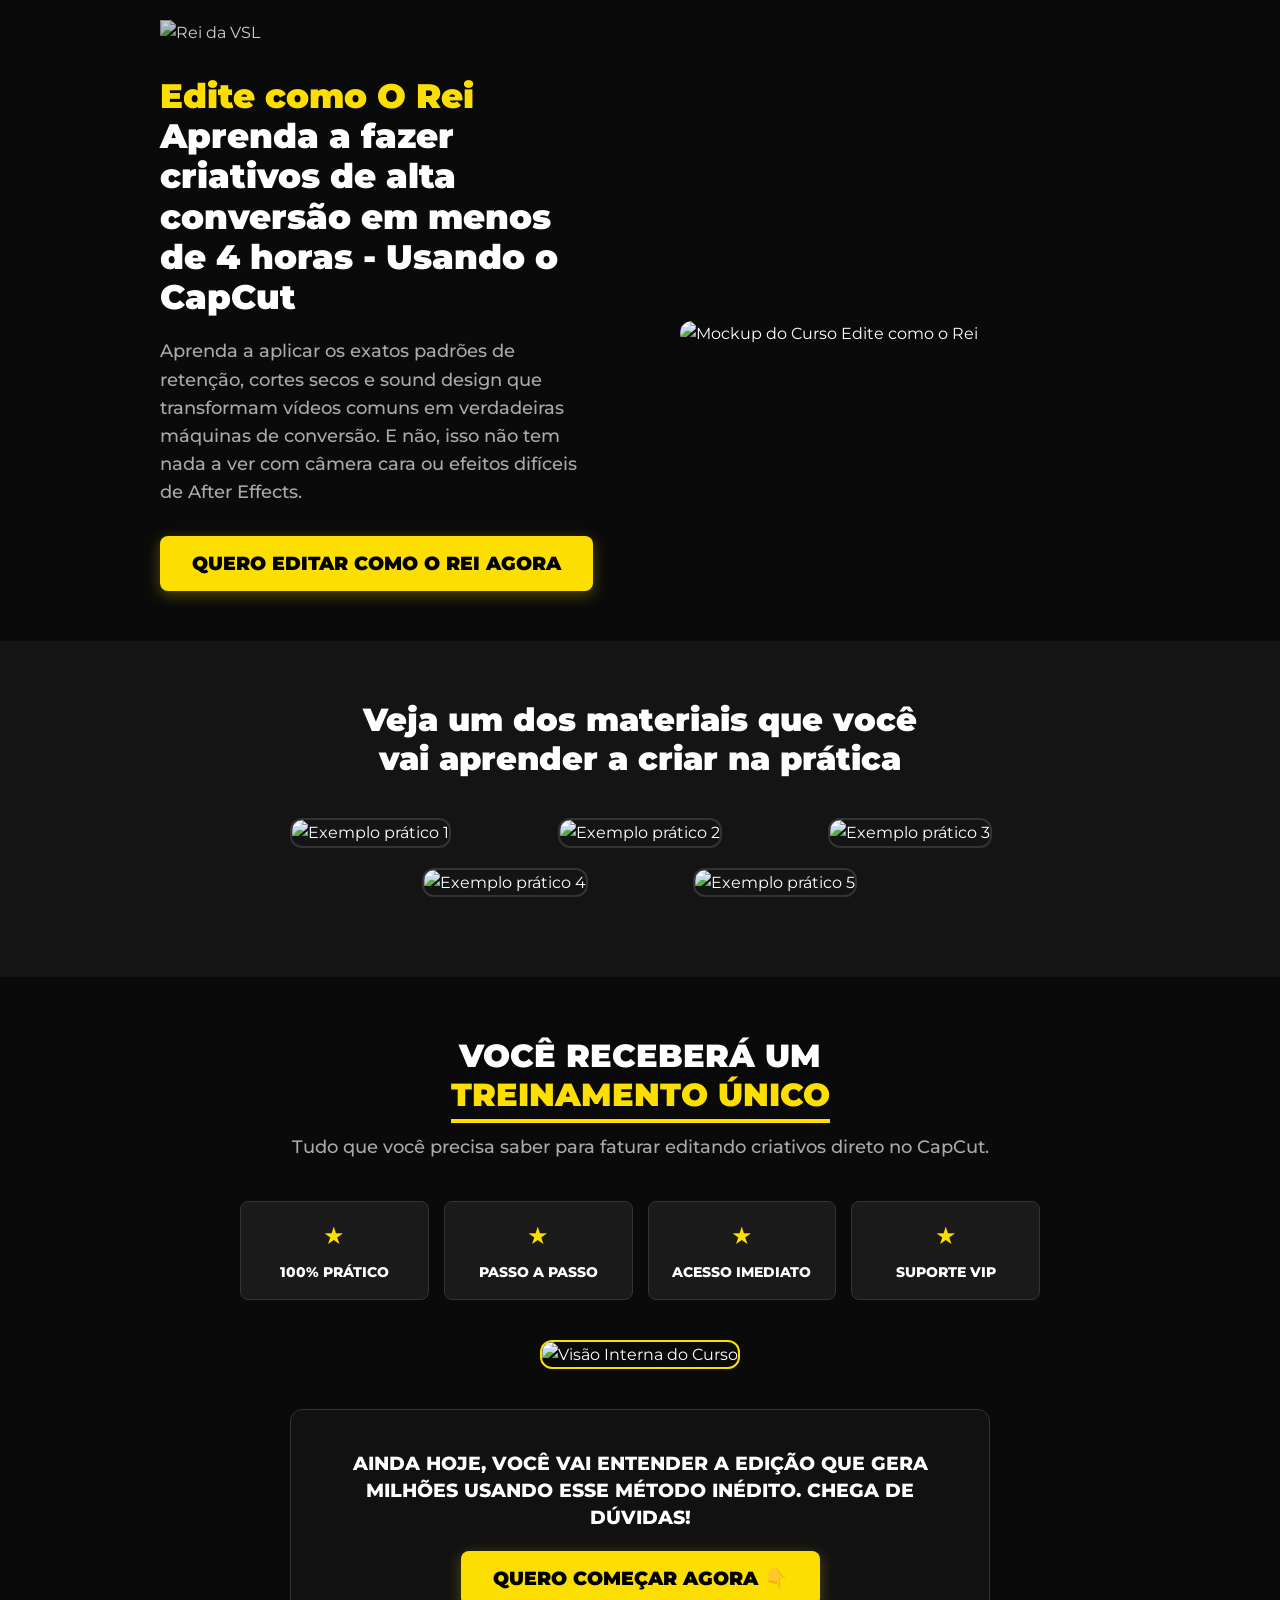
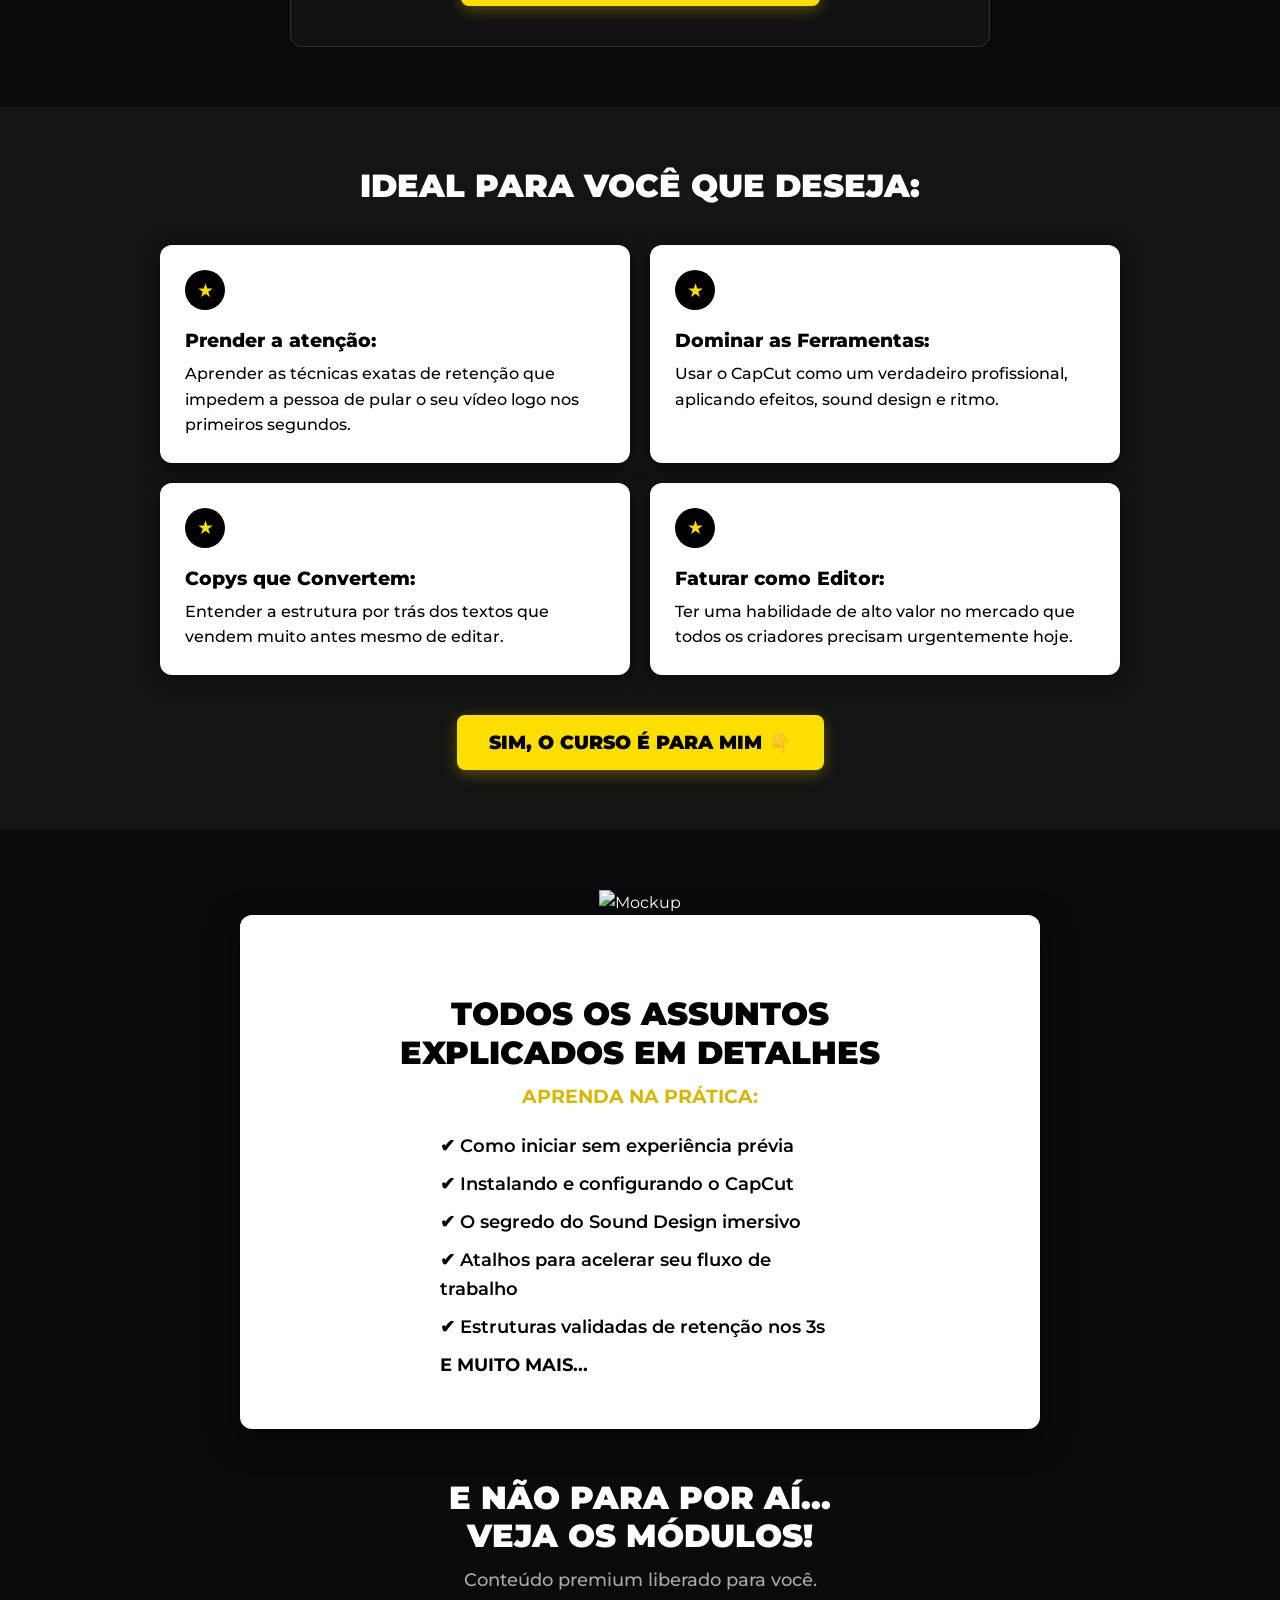
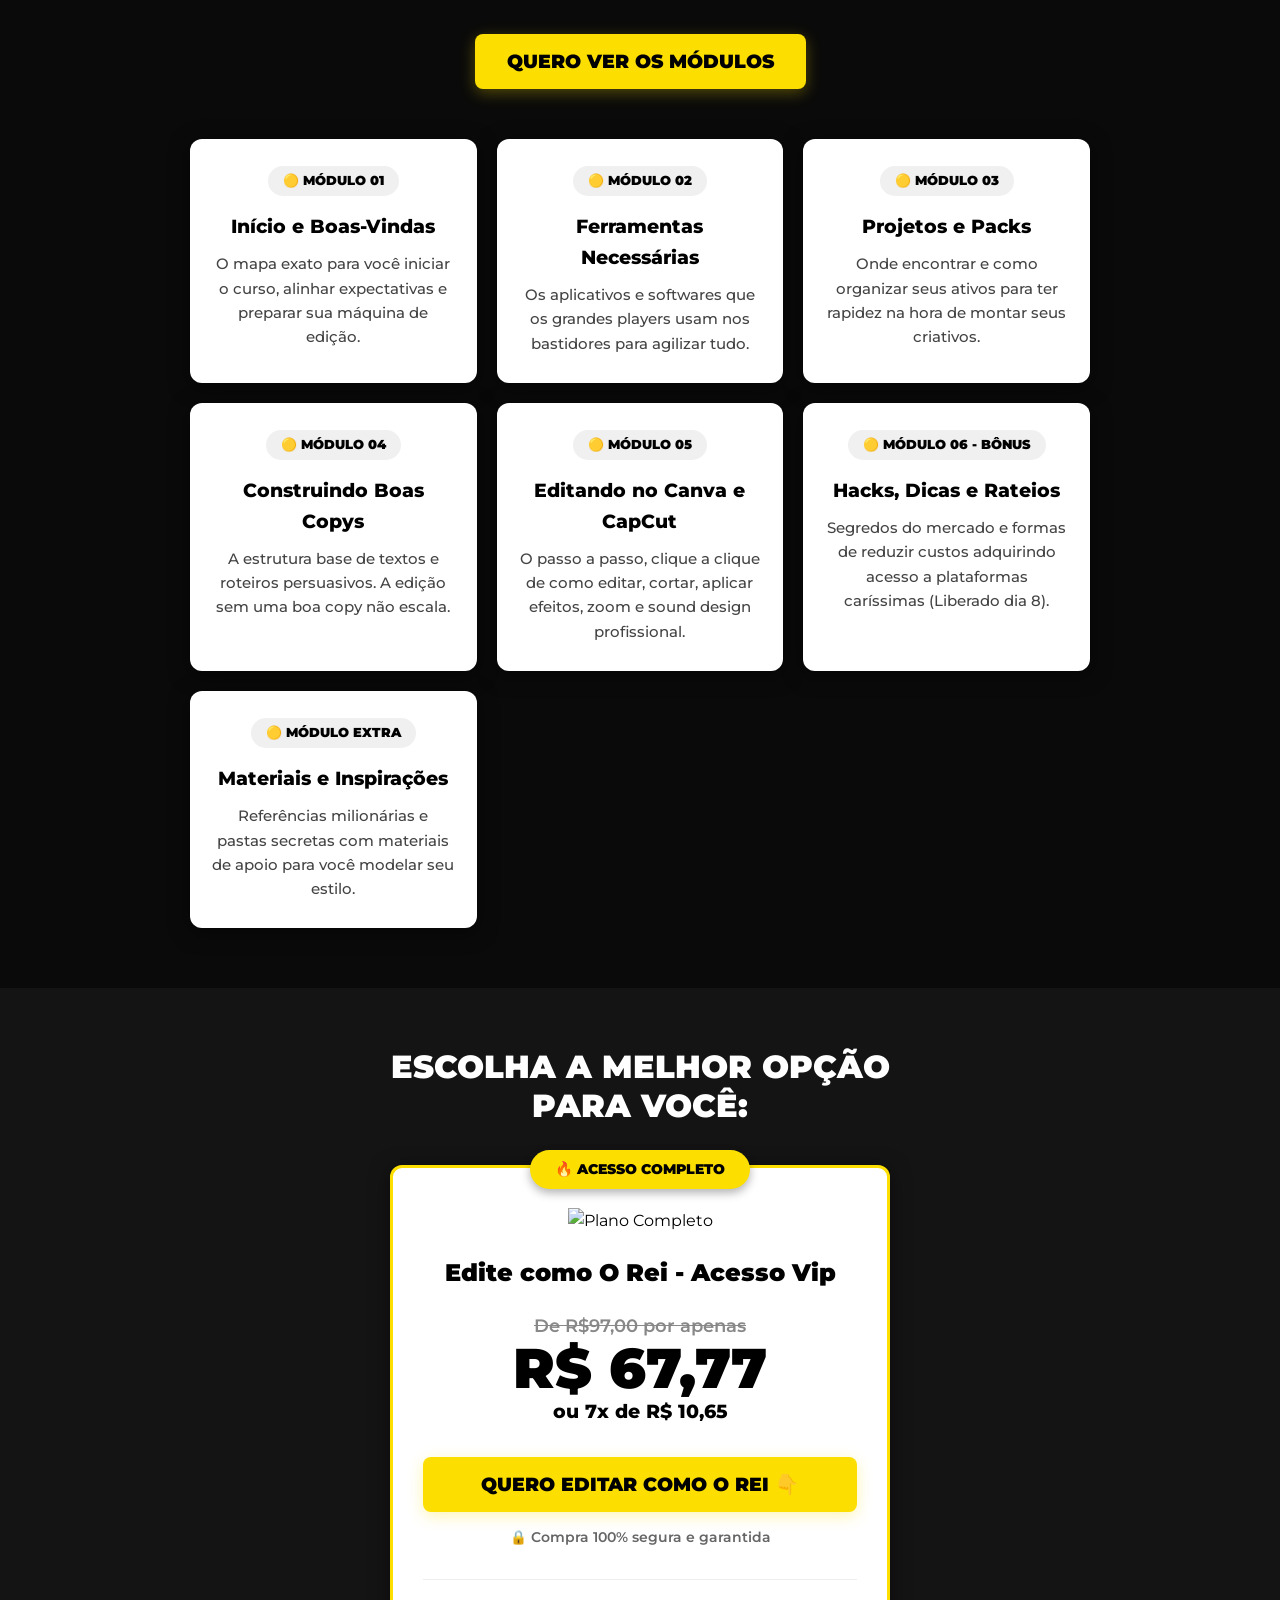
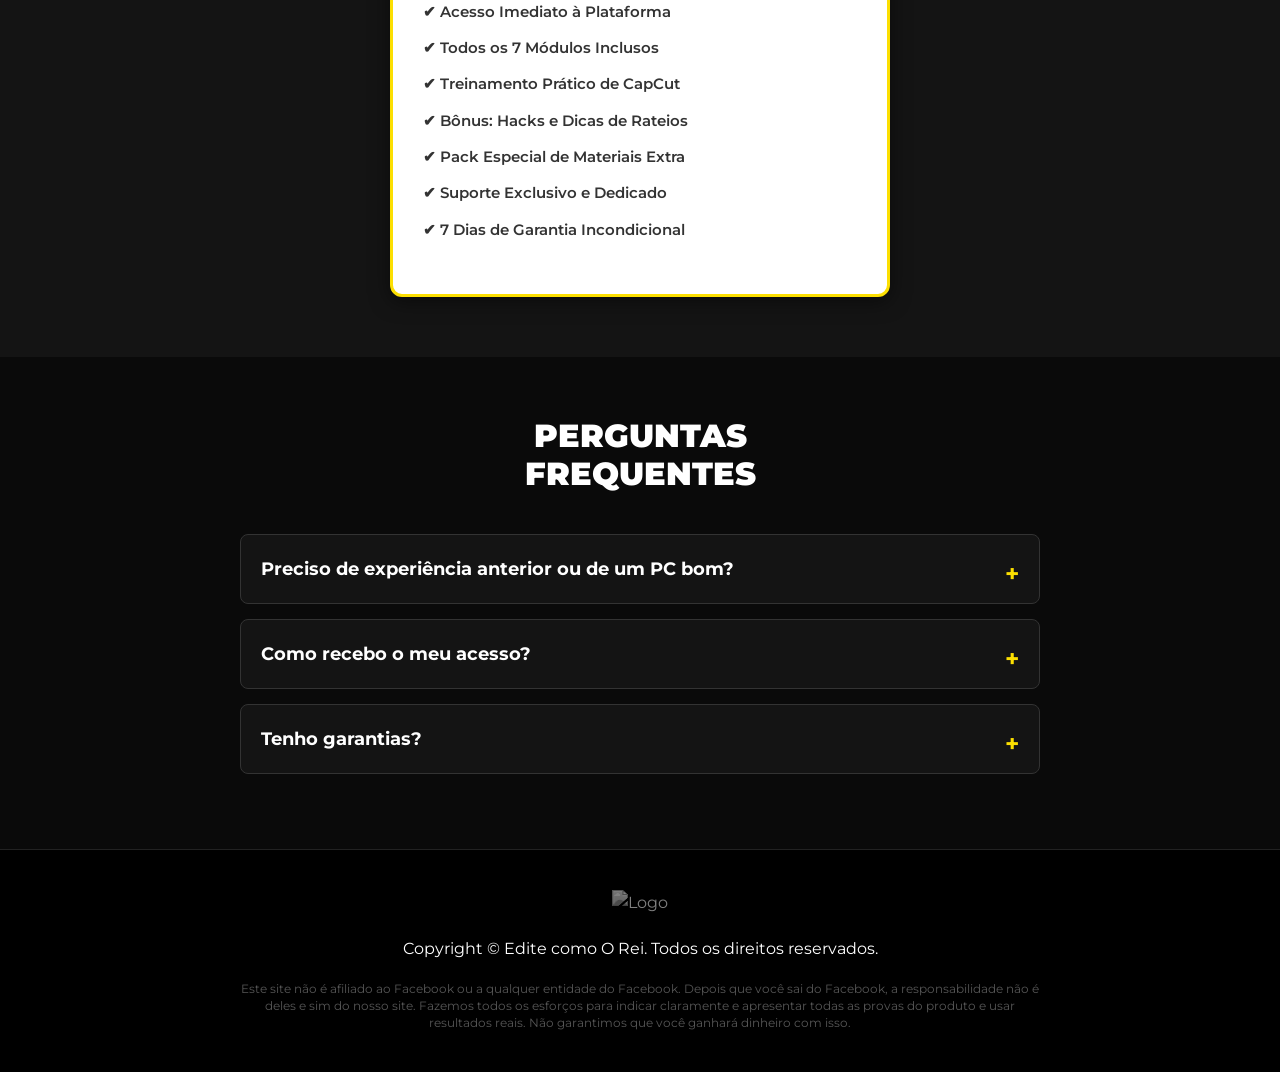
==== commit 51d99691: "fix: Logo no topo esquerdo, ajuste de fonte, preco R.77 e alinhamento do texto" ====
--- a/Site/index.html
+++ b/Site/index.html
@@ -9,11 +9,17 @@
 </head>
 <body>
 
+    <!-- TOP NAV -->
+    <nav class="top-nav">
+        <div class="container">
+            <img src="https://reidavsl.com/wp-content/uploads/2025/03/logo-horizontal.webp" alt="Rei da VSL" class="nav-logo">
+        </div>
+    </nav>
+
     <!-- HERO SECTION -->
     <header class="section hero-wrapper">
         <div class="container hero-grid">
-            <div class="hero-content">
-                <img src="https://reidavsl.com/wp-content/uploads/2025/03/logo-horizontal.webp" alt="Rei da VSL" class="hero-logo">
+            <div class="hero-content text-left">
                 <h1 class="main-title">
                     <span class="highlight">Edite como O Rei</span><br>
                     Aprenda a fazer criativos de alta conversão em menos de 4 horas - Usando o CapCut
@@ -201,8 +207,8 @@
                     
                     <div class="price-box">
                         <span class="old-price">De R$97,00 por apenas</span><br>
-                        <span class="new-price">R$ 27,90</span><br>
-                        <span class="installments">ou 5x de R$ 6,05</span>
+                        <span class="new-price">R$ 67,77</span><br>
+                        <span class="installments">ou 7x de R$ 10,65</span>
                     </div>
 
                     <a href="https://pay.hotmart.com" class="cta-button pulse-btn full-w">QUERO EDITAR COMO O REI 👇</a>
--- a/Site/style.css
+++ b/Site/style.css
@@ -115,6 +115,19 @@
 }
 
 /* 1. HERO SECTION */
+.top-nav {
+    padding: var(--spacing-md) 0 0 0;
+    width: 100%;
+}
+.nav-logo {
+    max-width: 120px;
+    display: block;
+    margin-left: 0;
+    opacity: 0.8;
+}
+
+.text-left { text-align: left; }
+
 .hero-wrapper {
     padding-top: 30px;
     padding-bottom: 50px;
@@ -125,14 +138,10 @@
     align-items: center;
     gap: 40px;
 }
-.hero-logo {
-    max-width: 250px;
-    margin-bottom: 30px;
-}
 .main-title {
-    font-size: 2.2rem;
+    font-size: 1.7rem;
     font-weight: 900;
-    line-height: 1.1;
+    line-height: 1.2;
     margin-bottom: 20px;
 }
 .main-subtitle {
@@ -162,7 +171,7 @@
     .hero-image-box {
         flex: 1;
     }
-    .main-title { font-size: 3rem; }
+    .main-title { font-size: 2.1rem; }
 }
 
 /* 2. SHOWCASE (Carousel/Grid) */
